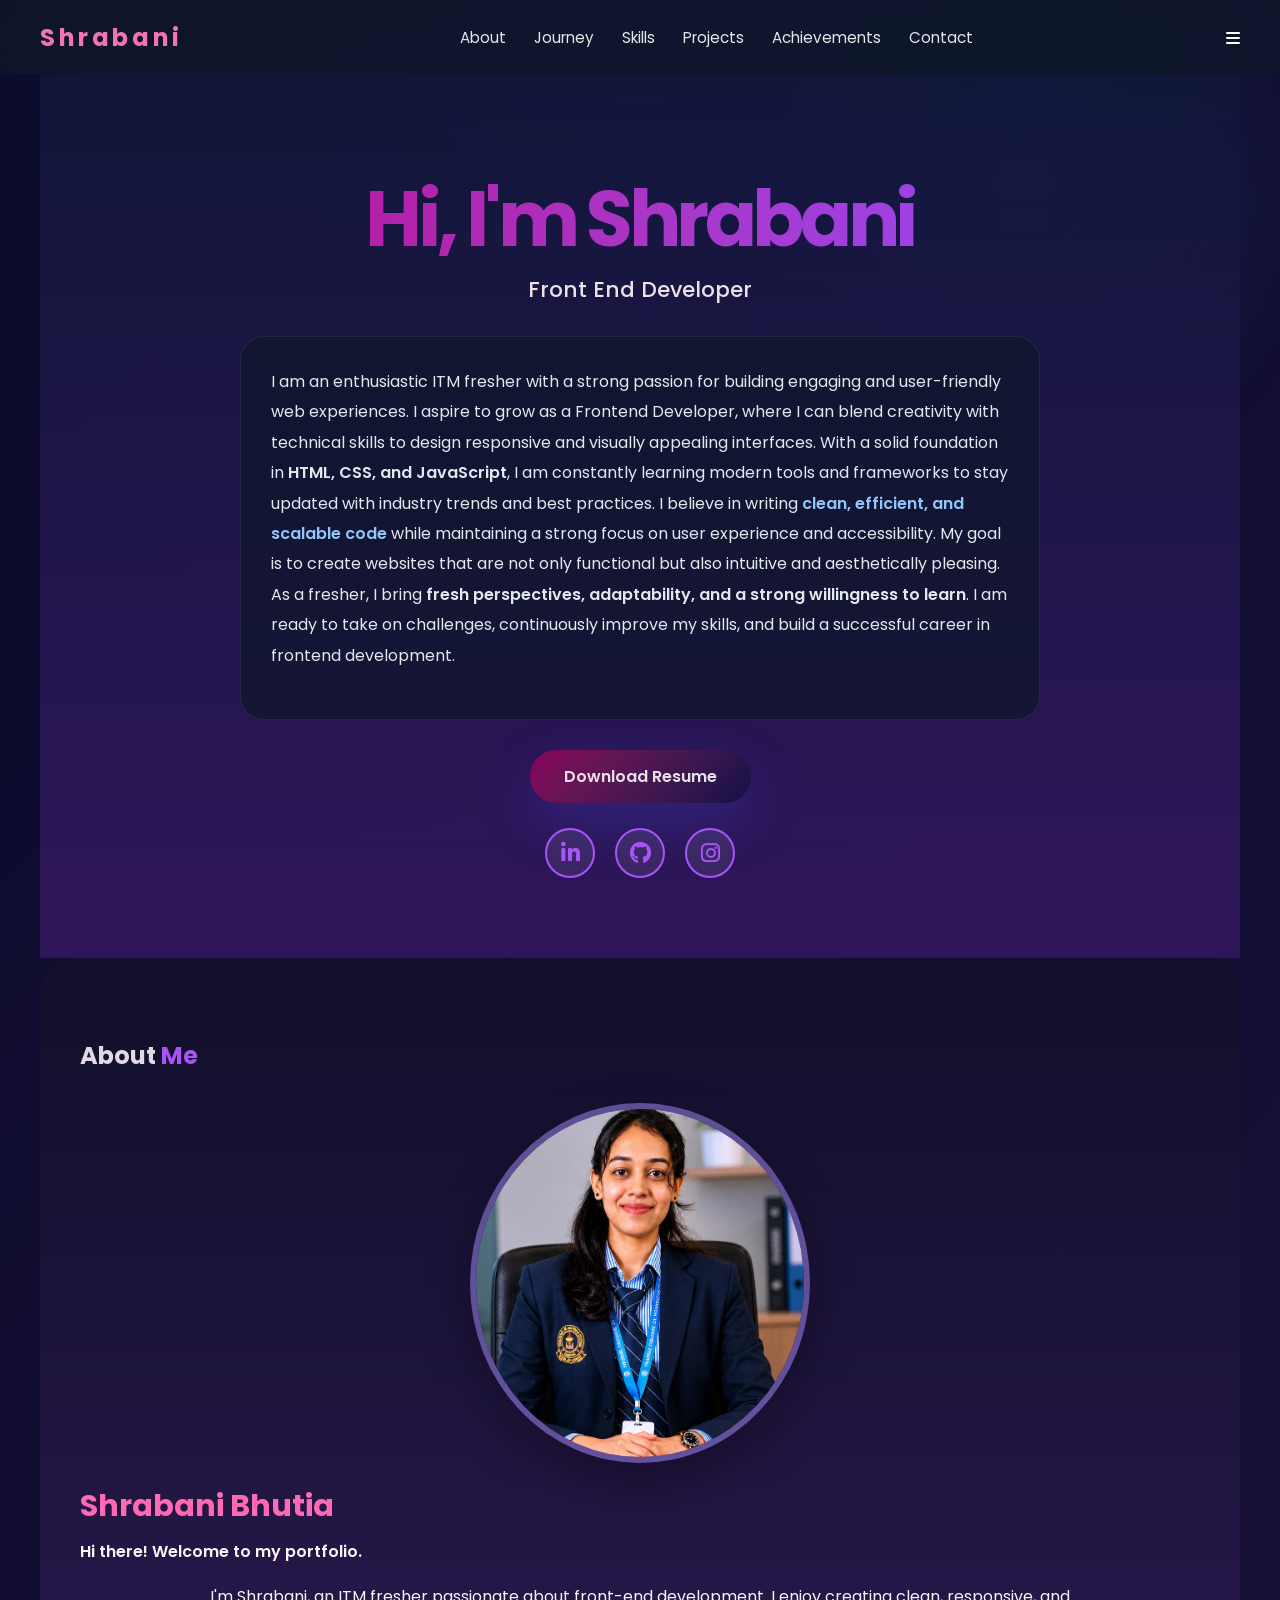
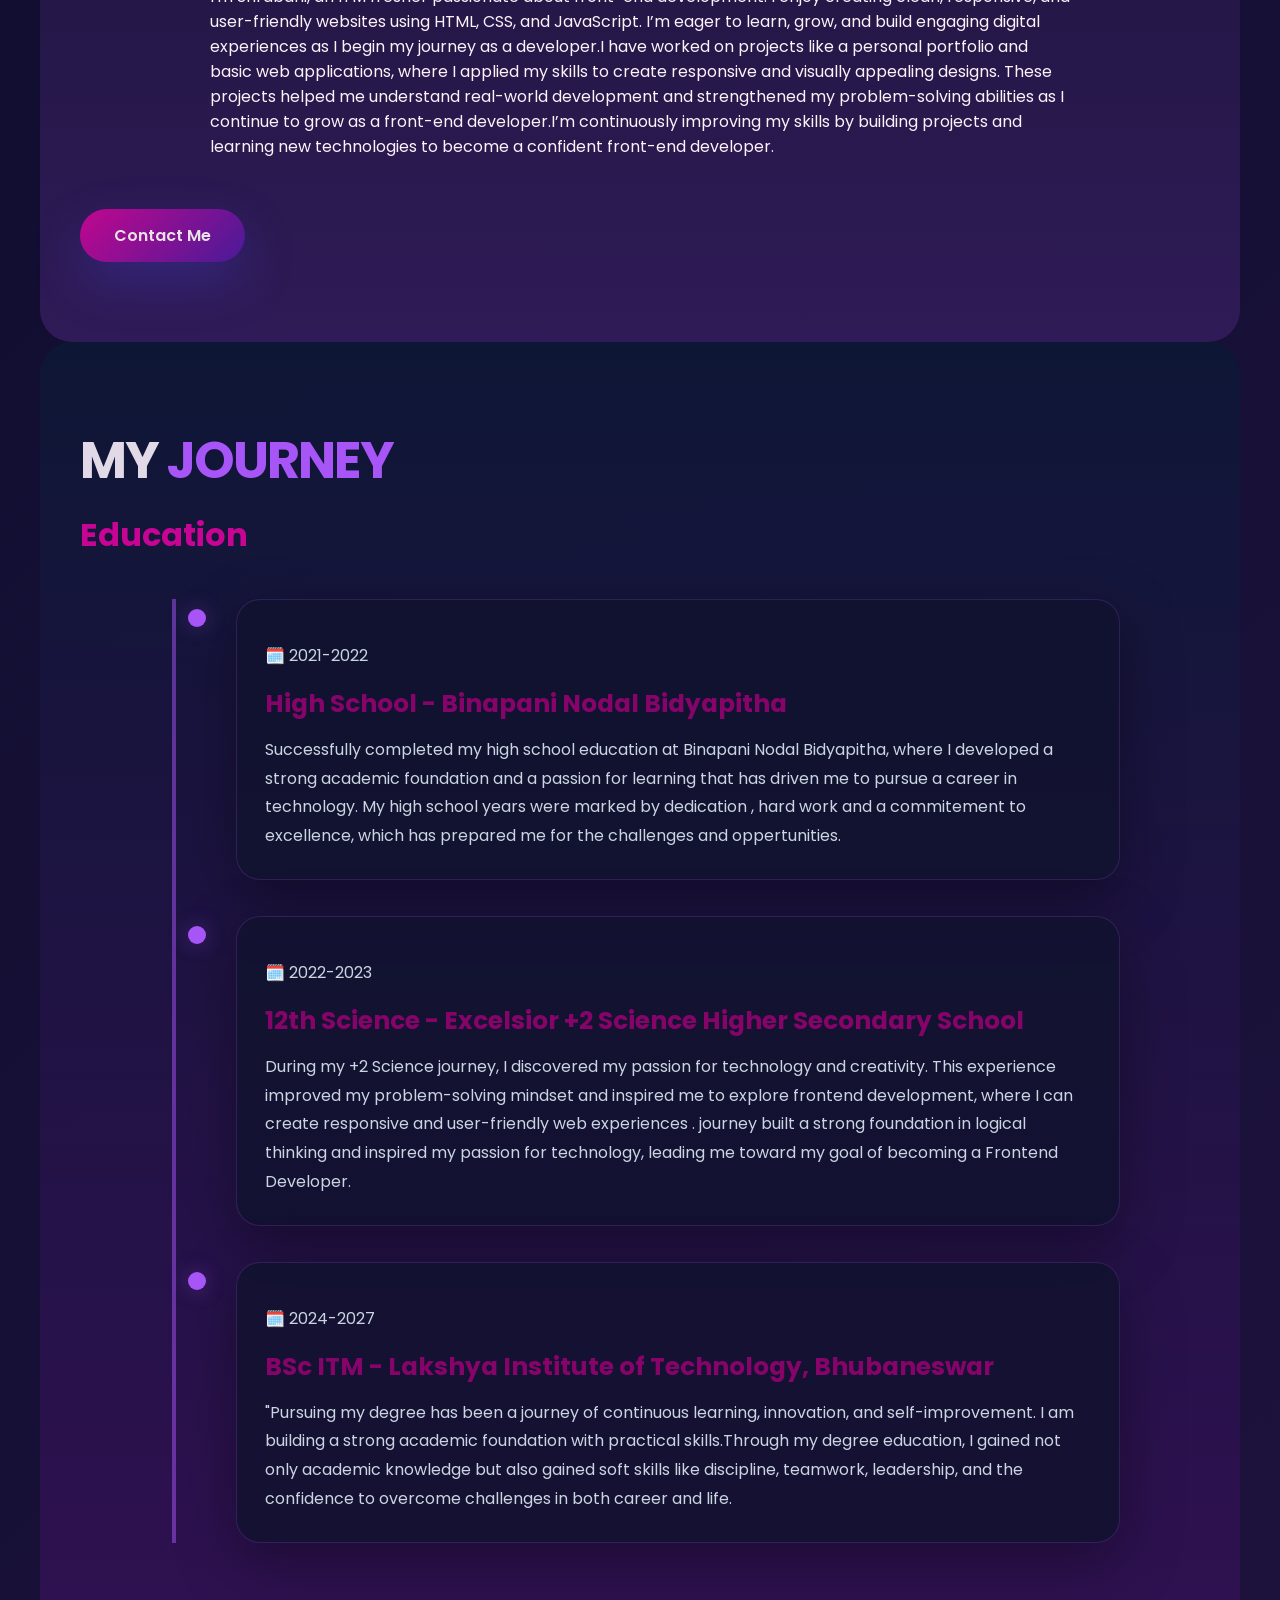
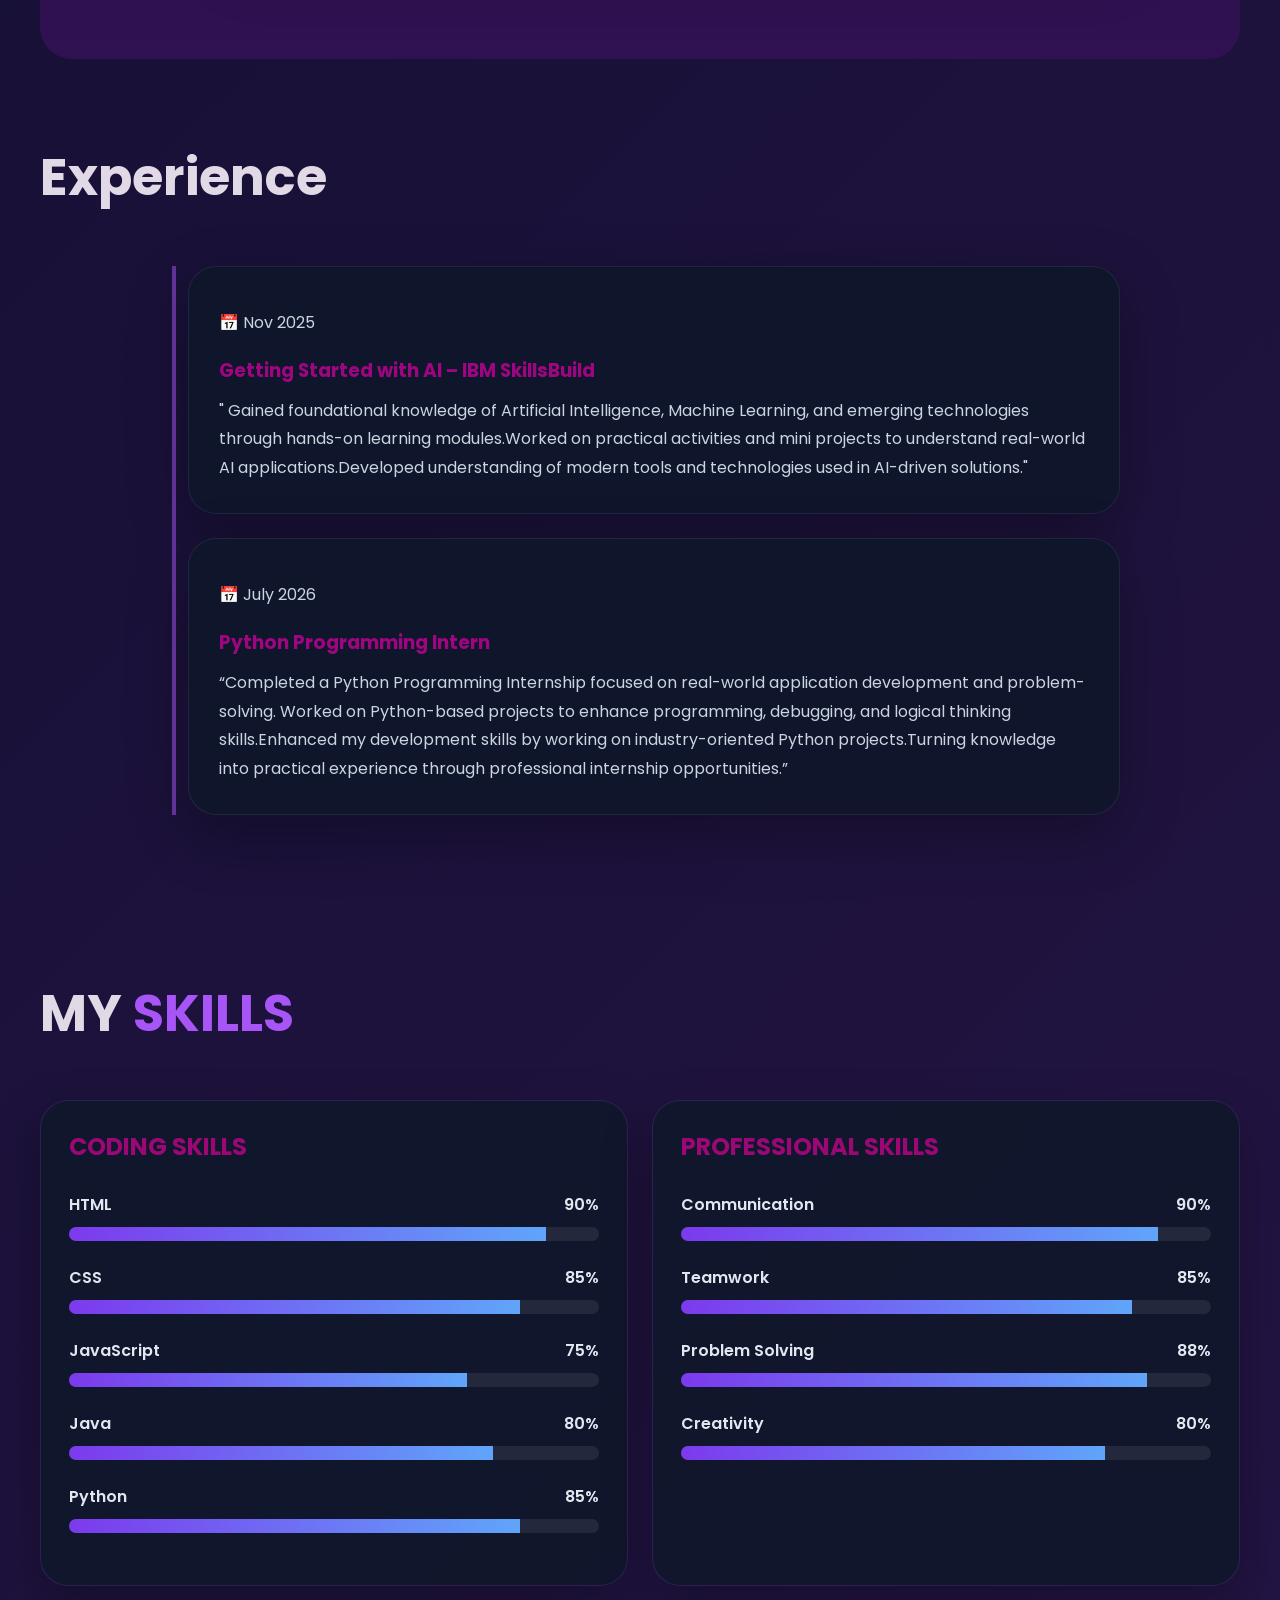
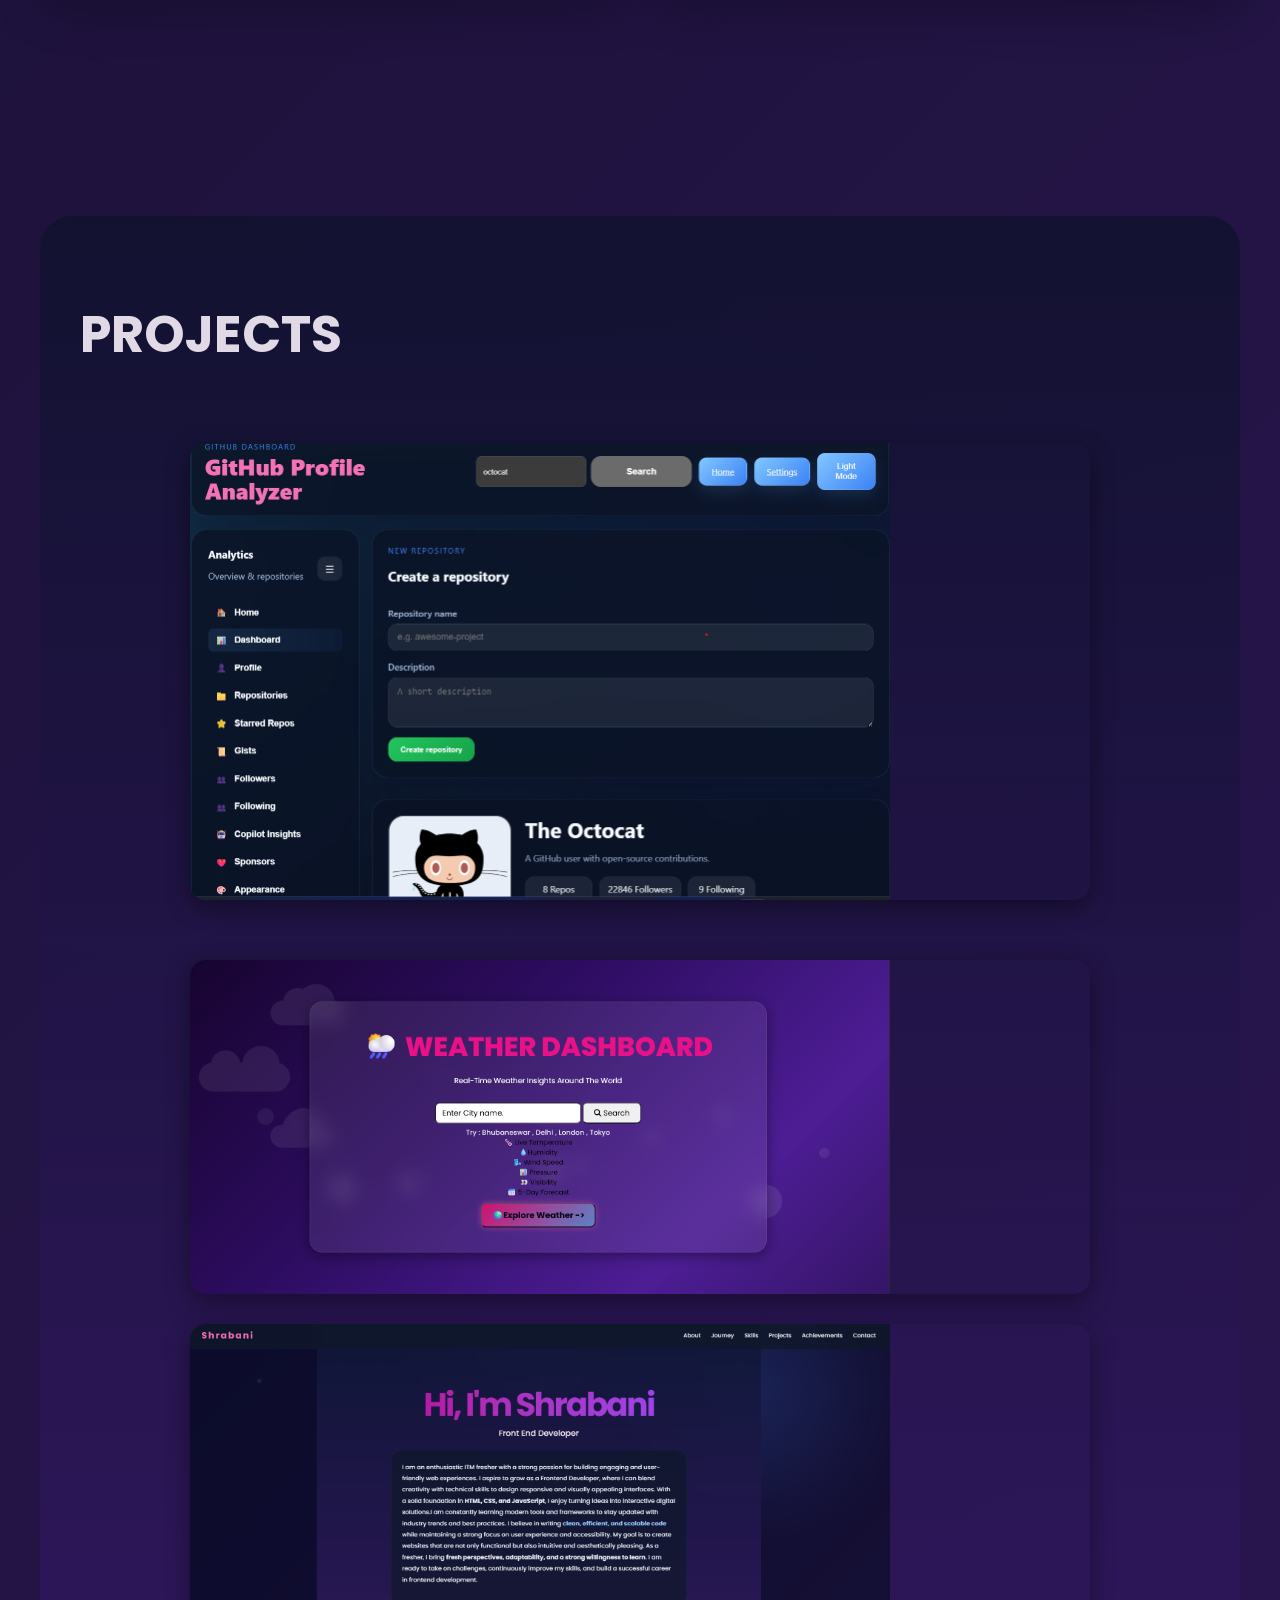
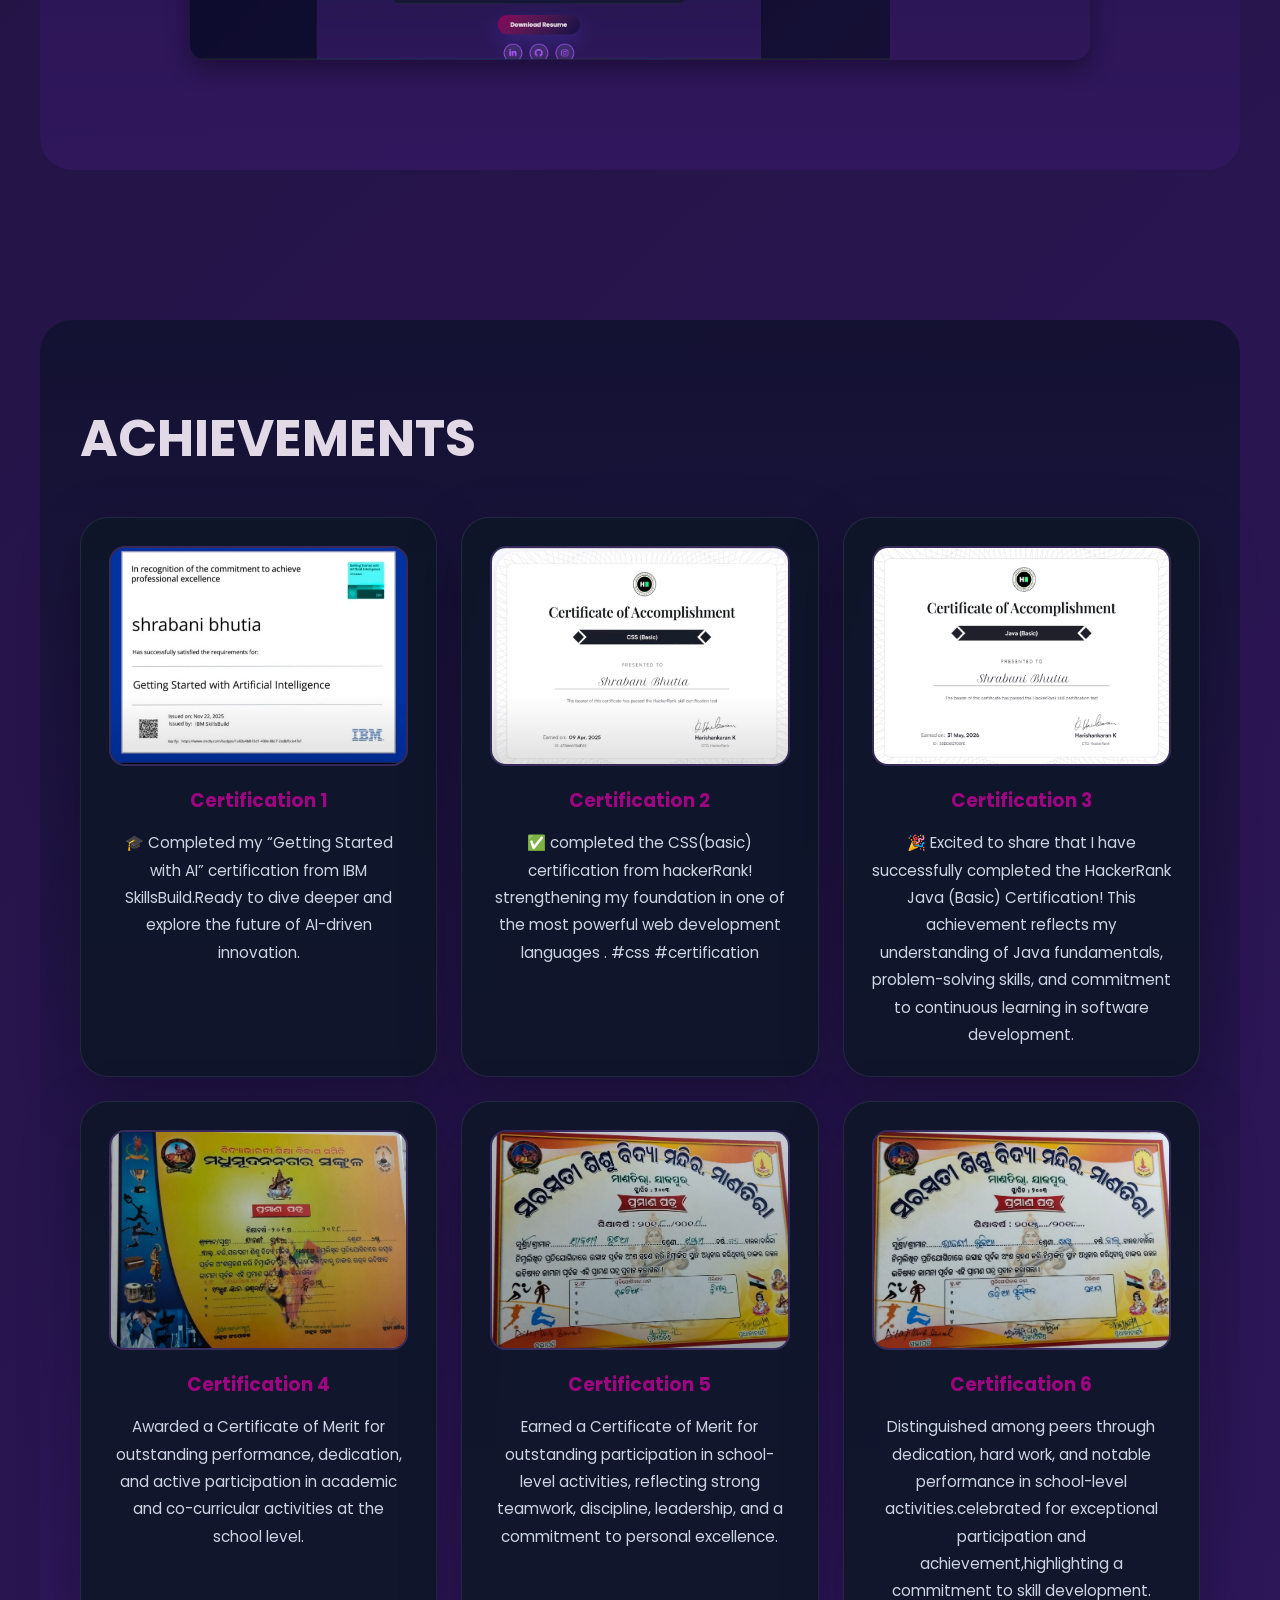
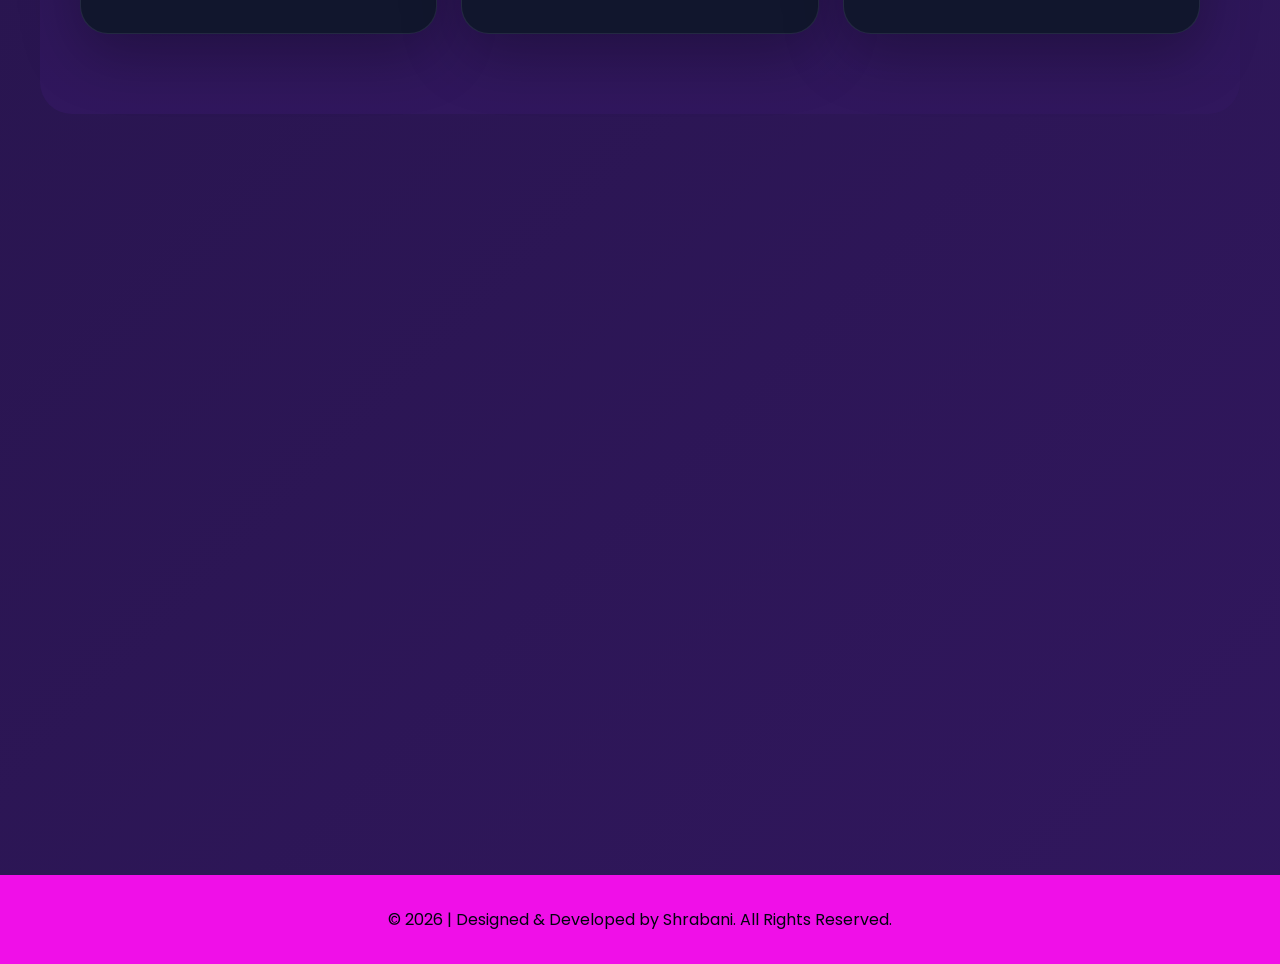
==== index.html @ 16972811 "Fix project correction" ====
﻿<!DOCTYPE html>
<html lang="en">
<head>
  <meta charset="UTF-8">
  <meta name="viewport" content="width=device-width, initial-scale=1.0">
  <title>Shrabani Portfolio</title>
  <link href="https://fonts.googleapis.com/css2?family=Poppins:wght@300;500;700&display=swap" rel="stylesheet">
  <link rel="stylesheet" href="dual.css">
  <link rel="stylesheet"
  href="https://cdnjs.cloudflare.com/ajax/libs/font-awesome/6.5.1/css/all.min.css">
</head>
<body>
  <div class="bubbles">
    <span></span>
    <span></span>
    <span></span>
    <span></span>
    <span></span>
    <span></span>
    <span></span>
    <span></span>
  </div>

  <header>
    <h2>Shrabani</h2>
    <nav>
      <a href="#about">About</a>
      <a href="#journey">Journey</a>
      <a href="#skills">Skills</a>
      <a href="#projects">Projects</a>
      <a href="#achievements">Achievements</a>
      <a href="#contact">Contact</a>
    </nav>
    <i class="fas fa-bars menu-btn"></i>
  </header>

  <main>
    <section class="hero" id="home">
      <div class="hero-copy">
        <h1>Hi, I'm Shrabani</h1>
        <h2>Front End Developer</h2>
        <div class="hero-text">
          <p>
            I am an enthusiastic ITM fresher with a strong passion for building engaging and user-friendly web experiences. I aspire to grow as a Frontend Developer, where I can blend creativity with technical skills to design responsive and visually appealing interfaces. With a solid foundation in <span class="font-semibold">HTML, CSS, and JavaScript</span>, I am constantly learning modern tools and frameworks to stay updated with industry trends and best practices. I believe in writing <span class="text-accent">clean, efficient, and scalable code</span> while maintaining a strong focus on user experience and accessibility. My goal is to create websites that are not only functional but also intuitive and aesthetically pleasing. As a fresher, I bring <span class="font-semibold">fresh perspectives, adaptability, and a strong willingness to learn</span>. I am ready to take on challenges, continuously improve my skills, and build a successful career in frontend development.
          </p>
        </div>
        <a href="resume.pdf" class="btn" download>Download Resume</a>
        <!-- SOCIAL MEDIA SECTION -->
<div class="social-icons">

  <a href="https://linkedin.com/in/shrabani-bhutia" target="_blank">
    <i class="fab fa-linkedin-in"></i>
  </a>

  <a href="https://github.com/dynamic-shrabani" target="_blank">
    <i class="fab fa-github"></i>
  </a>

  <a href=https://www.instagram.com/_shrabaniii.i_?igsh=MXhqanEyNmxkMG16eg==&utm_source=ig_contact_invite target="_blank">
    <i class="fab fa-instagram"></i>
  </a>

</div>

<!-- Font Awesome CDN -->
<link rel="stylesheet"
href="https://cdnjs.cloudflare.com/ajax/libs/font-awesome/6.5.1/css/all.min.css"/>

      </div>
    </section>

    <section class="about" id="about">
      <h1>About <span>Me</span></h1>
      <div class="profile">
        <img src="p6.jpg" alt="Shrabani Bhutia">
      </div>
      <h2>Shrabani Bhutia</h2>
      <p class="small-line">Hi there! Welcome to my portfolio.</p>
      <p>
        I'm Shrabani, an ITM fresher passionate about front-end development. I enjoy creating clean, responsive, and user-friendly websites using HTML, CSS, and JavaScript. I’m eager to learn, grow, and build engaging digital experiences as I begin my journey as a developer.I have worked on projects like a personal portfolio and basic web applications, where I applied my skills to create responsive and visually appealing designs. These projects helped me understand real-world development and strengthened my problem-solving abilities as I continue to grow as a front-end developer.I’m continuously improving my skills by building projects and learning new technologies to become a confident front-end developer.</p>
      <a href="mailto:your@email.com" class="btn btn-secondary">Contact Me</a>
    </section>

    <section class="journey" id="journey">
      <h1 class="title">MY <span>JOURNEY</span></h1>
      <h2 class="education-title">Education</h2>
      <div class="timeline">
        <article class="timeline-item">
          <div class="dot"></div>
          <div class="journey-card">
            <p class="year">🗓️ 2021-2022</p>
            <h3>High School - Binapani Nodal Bidyapitha</h3>
            <p>
             Successfully completed my high school education at Binapani Nodal Bidyapitha, where I developed a strong academic foundation and a passion for learning that has driven me to pursue a career in technology. My high school years were marked by dedication , hard work and a commitement to excellence, which has prepared me for the challenges and oppertunities.
            </p>
          </div>
        </article>

        <article class="timeline-item">
          <div class="dot"></div>
          <div class="journey-card">
            <p class="year">🗓️ 2022-2023</p>
            <h3>12th Science - Excelsior +2 Science Higher Secondary School</h3>
            <p>
              During my +2 Science journey, I discovered my passion for technology and creativity. This experience improved my problem-solving mindset and inspired me to explore frontend development, where I can create responsive and user-friendly web experiences . journey built a strong foundation in logical thinking and inspired my passion for technology, leading me toward my goal of becoming a Frontend Developer.
            </p>
          </div>
        </article>

        <article class="timeline-item">
          <div class="dot"></div>
          <div class="journey-card">
            <p class="year">🗓️ 2024-2027</p>
            <h3>BSc ITM - Lakshya Institute of Technology, Bhubaneswar</h3>
            <p>
              "Pursuing my degree has been a journey of continuous learning, innovation, and self-improvement. I am building a strong academic foundation with practical skills.Through my degree education, I gained not only academic knowledge  but also gained soft skills like discipline, teamwork, leadership, and the confidence to overcome challenges in both career and life.
            </p>
          </div>
        </article>
      </div>
    </section>

    <section class="experience-section" id="experience">
      <h1 class="section-title">Experience</h1>
      <div class="timeline">
        <article class="experience-card">
          <p class="year">📅 Nov 2025</p>
          <h3>Getting Started with AI – IBM SkillsBuild</h3>
          <p>
           " Gained foundational knowledge of Artificial Intelligence, Machine Learning, and emerging technologies through hands-on learning modules.Worked on practical activities and mini projects to understand real-world AI applications.Developed understanding of modern tools and technologies used in AI-driven solutions."
          </p>
        </article>

        <article class="experience-card">
          <p class="year">📅 July 2026</p>
          <h3>Python Programming Intern</h3>
          <p>
           “Completed a Python Programming Internship focused on real-world application development and problem-solving.
Worked on Python-based projects to enhance programming, debugging, and logical thinking skills.Enhanced my development skills by working on industry-oriented Python projects.Turning knowledge into practical experience through professional internship opportunities.”
          </p>
        </article>
      </div>
    </section>

    <section class="skills-section" id="skills">
      <h1 class="main-title">MY <span>SKILLS</span></h1>
      <div class="skills-container">
        <div class="skills-box">
          <h2>CODING SKILLS</h2>
          <div class="skill"><div class="info"><span>HTML</span><span>90%</span></div><div class="bar"><div class="progress html"></div></div></div>
          <div class="skill"><div class="info"><span>CSS</span><span>85%</span></div><div class="bar"><div class="progress css"></div></div></div>
          <div class="skill"><div class="info"><span>JavaScript</span><span>75%</span></div><div class="bar"><div class="progress js"></div></div></div>
          <div class="skill"><div class="info"><span>Java</span><span>80%</span></div><div class="bar"><div class="progress java"></div></div></div>
          <div class="skill"><div class="info"><span>Python</span><span>85%</span></div><div class="bar"><div class="progress python"></div></div></div>
        </div>
        <div class="skills-box">
          <h2>PROFESSIONAL SKILLS</h2>
          <div class="skill"><div class="info"><span>Communication</span><span>90%</span></div><div class="bar"><div class="progress communication"></div></div></div>
          <div class="skill"><div class="info"><span>Teamwork</span><span>85%</span></div><div class="bar"><div class="progress teamwork"></div></div></div>
          <div class="skill"><div class="info"><span>Problem Solving</span><span>88%</span></div><div class="bar"><div class="progress problem"></div></div></div>
          <div class="skill"><div class="info"><span>Creativity</span><span>80%</span></div><div class="bar"><div class="progress creativity"></div></div></div>
        </div>
      </div>
    </section>

    <section class="projects-section" id="projects">
      <h1 class="section-title">PROJECTS</h1>
      <div class="project-grid">
<!--Project 1-->
    <div class="project-card">
        <img src="github-profile-analyzer3.png"
             alt="GitHub Profile Analyzer"
             class="project-image">

        <div class="project-overlay">
            <h3>GitHub Profile Analyzer</h3>

            <p>
                Built a GitHub Profile Analyzer using HTML, CSS and JavaScript.
                Fetches real-time GitHub user data through GitHub API,
                analyzes repositories, displays profile statistics,
                top repositories and an interactive dashboard.
            </p>

            <p class="project-tech">
                HTML • CSS • JavaScript • GitHub API
            </p>

            <a href="https://github.com/dynamic-shrabani/GitHub-profile-analyzer"
               target="_blank"
               class="github-btn">
               GitHub
            </a>
        </div>
    </div>
</div>

    <!-- Project 2 -->
    <div class="project-card">
        <img src="weather---dashboard.png" alt="Weather Dashboard" class="project-image">

        <div class="project-overlay">
            <h3>Weather Dashboard</h3>

            <p>
                A responsive weather dashboard that provides real-time waeather Information using a weather API. Users can search any city and view temperature, humidity,wind speed and weather conditions.
            </p>

            <p class="project-tech">
                HTML • CSS • JavaScript . Weather API
            </p>

            <a href=" https://dynamic-shrabani.github.io/weather---dashboard/"
               target="_blank"
               class="github-btn">
               GitHub
            </a>
        </div>
    </div>

    <!-- Project 3 -->
    <div class="project-card">
        <img src="personal portfolio.png" alt="Personal Portfolio Website" class="project-image">

        <div class="project-overlay">
            <h3>Personal Portfolio Website</h3>

            <p>
                A responsive Personal Portfolio showcasing my skills, education, and projects with smooth UI and animations.
            </p>

            <p class="project-tech">
                HTML • CSS • JavaScript
            </p>

            <a href="https://personal-portfolio-website-seven-psi.vercel.app"
            target="_blank"
            class="github-btn">
            Portfolio
            </a>
        </div>
    </div>

</section>

    <section class="achievements-section" id="achievements">
      <h1 class="section-title">ACHIEVEMENTS</h1>
      <div class="achievement-grid">
        <article class="achievement-card">
          <div class="cert-image-container">
            <img src="cert1.jpg" alt="Certification 1" class="cert-image">
          </div>
          <h3>Certification 1</h3>
          <p class="cert-description">🎓 Completed my “Getting Started with AI” certification from IBM SkillsBuild.Ready to dive deeper and explore the future of AI-driven innovation. 

</p>
        </article>
        <article class="achievement-card">
          <div class="cert-image-container">
            <img src="cert2.jpg" alt="Certification 2" class="cert-image">
          </div>
          <h3>Certification 2</h3>
          <p class="cert-description">✅ completed the CSS(basic) certification from hackerRank!
strengthening my foundation in one of the most powerful web development languages .
#css
#certification

</p>
        </article>
        <article class="achievement-card">
          <div class="cert-image-container">
            <img src="cert-3.png" alt="Certification 3" class="cert-image">
          </div>
          <h3>Certification 3</h3>
          <p class="cert-description">🎉 Excited to share that I have successfully completed the HackerRank Java (Basic) Certification!
This achievement reflects my understanding of Java fundamentals, problem-solving skills, and commitment to continuous learning in software development.
</p>
        </article>
        <article class="achievement-card">
          <div class="cert-image-container">
            <img src="cert-4.jpg" alt="Certification 4" class="cert-image">
          </div>
          <h3>Certification 4</h3>
          <p class="cert-description">Awarded a Certificate of Merit for outstanding performance, dedication, and active participation in academic and co-curricular activities at the school level.</p>
        </article>
        <article class="achievement-card">
          <div class="cert-image-container">
            <img src="cert-5.jpg" alt="Certification 5" class="cert-image">
          </div>
          <h3>Certification 5</h3>
          <p class="cert-description">Earned a Certificate of Merit for outstanding participation in school-level activities, reflecting strong teamwork, discipline, leadership, and a commitment to personal excellence.</p>
        </article>
        <article class="achievement-card">
          <div class="cert-image-container">
            <img src="cert-6.jpg" alt="Certification 6" class="cert-image">
          </div>
          <h3>Certification 6</h3>
          <p class="cert-description">Distinguished among peers through dedication, hard work, and notable performance in school-level activities.celebrated for exceptional participation and achievement,highlighting a commitment to skill development.</p>
        </article>
      </div>
    </section>

    <section class="contact-section" id="contact">
      <h1 class="contact-title">Contact <span>Me</span></h1>
      <div class="contact-box">
        <form class="contact-form">
          <input type="text" name="fullName" placeholder="Full Name" required>
          <input type="email" name="email" placeholder="Email" required>
          <input type="tel" name="mobile" placeholder="Mobile Number" required>
          <input type="text" name="subject" placeholder="Email Subject" required>
          <textarea name="message" placeholder="Your Message" required></textarea>
          <button type="submit" class="submit-btn">Submit</button>
        </form>
      </div>
    </section>
  </main>

  <footer class="copyright">
    <p>© 2026 | Designed & Developed by Shrabani. All Rights Reserved.</p>
  </footer>

  <script>
    const sections = document.querySelectorAll("section");
    window.addEventListener("scroll", () => {
      sections.forEach(sec => {
        const top = window.scrollY;
        const offset = sec.offsetTop - 200;
        if (top > offset) sec.classList.add("show");
      });
    });

    const projectCards = document.querySelectorAll('.project-card');
    projectCards.forEach(card => {
      card.addEventListener('click', event => {
        if (event.target.classList.contains('github-link')) {
          return;
        }
        projectCards.forEach(item => item.classList.remove('active'));
        card.classList.add('active');
      });
    });
    /*MENU CODE*/
    const menuBtn = document.querySelector(".menu-btn");
    const nav = document.querySelector("nav");

    if(menuBtn){
    menuBtn.addEventListener("click",() => {
      nav.classList.toggle("active");
    });
  }
  </script>
</body>
</html>
---- dual.css ----
﻿* {
  margin: 0;
  padding: 0;
  box-sizing: border-box;
  font-family: 'Poppins', sans-serif;
}

html {
  scroll-behavior: smooth;
}

body {
  min-height: 100vh;
  background: linear-gradient(135deg, #0b0b2b, #1f133e, #31175e);
  color: #fff;
}

body::before {
  content: '';
  position: fixed;
  inset: 0;
  background: radial-gradient(circle at top, rgba(147, 51, 234, 0.18), transparent 30%), radial-gradient(circle at 80% 20%, rgba(59, 130, 246, 0.18), transparent 25%);
  pointer-events: none;
}

header {
  position: fixed;
  inset: 0 0 auto;
  display: flex;
  justify-content: space-between;
  align-items: center;
  padding: 20px 40px;
  background: rgba(15, 23, 42, 0.82);
  backdrop-filter: blur(18px);
  z-index: 1000;
}

header h2 {
  color: #f472b6;
  letter-spacing: 0.15em;
}

nav a {
  color: #e5e7eb;
  margin-left: 24px;
  text-decoration: none;
  font-size: 0.95rem;
}

nav a:hover {
  color: #bf8cff;
}

.bubbles {
  position: fixed;
  inset: 0;
  overflow: hidden;
  pointer-events: none;
  z-index: 0;
}

.bubbles span {
  position: absolute;
  top: -100px;
  width: 12px;
  height: 12px;
  background: rgba(255, 255, 255, 0.16);
  border-radius: 50%;
  animation: fall 12s linear infinite;
}

.bubbles span:nth-child(1) { left: 10%; animation-duration: 9s; }
.bubbles span:nth-child(2) { left: 20%; animation-duration: 11s; }
.bubbles span:nth-child(3) { left: 30%; width: 16px; height: 16px; animation-duration: 13s; }
.bubbles span:nth-child(4) { left: 40%; animation-duration: 10s; }
.bubbles span:nth-child(5) { left: 50%; width: 18px; height: 18px; animation-duration: 14s; }
.bubbles span:nth-child(6) { left: 60%; animation-duration: 12s; }
.bubbles span:nth-child(7) { left: 70%; width: 8px; height: 8px; animation-duration: 8s; }
.bubbles span:nth-child(8) { left: 80%; animation-duration: 10.5s; }

@keyframes fall {
  0% { transform: translateY(0); opacity: 0; }
  40% { opacity: 0.8; }
  100% { transform: translateY(120vh); opacity: 0; }
}

main {
  position: relative;
  z-index: 1;
}

section {
  width: min(1200px, calc(100% - 40px));
  margin: 0 auto;
  padding: 120px 0 80px;
  opacity: 0;
  transform: translateY(40px);
  transition: opacity 0.8s ease, transform 0.8s ease;
}

section.show {
  opacity: 1;
  transform: translateY(0);
}

.hero {
  min-height: 100vh;
  display: flex;
  align-items: center;
  justify-content: center;
  padding-top: 180px;
  background: linear-gradient(180deg, rgba(14, 23, 54, 0.9), rgba(49, 23, 94, 0.95));
}

.hero-copy {
  max-width: 800px;
  text-align: center;
}

.hero h1 {
  font-size: clamp(3.5rem, 6vw, 5.5rem);
  line-height: 1.03;
  letter-spacing: -0.06em;
  background: linear-gradient(90deg, hwb(310 4% 28%), lab(48.05% 58.73 -73.13));
  -webkit-background-clip: text;
  color: transparent;
}

.hero h2 {
  margin-top: 14px;
  color: lab(90.99% 5.29 -1.95);
  font-size: 1.35rem;
  font-weight: 500;
}

.hero-text {
  margin-top: 30px;
  background: rgba(15, 23, 42, 0.72);
  border: 1px solid rgba(148, 163, 184, 0.12);
  border-radius: 24px;
  padding: 30px;
  text-align: left;
  color: #e2e8f0;
  line-height: 1.9;
}

.hero-text p {
  margin-bottom: 18px;
}

.font-semibold {
  font-weight: 600;
}

.text-accent {
  color: #93c5fd;
  font-weight: 600;
}

.btn {
  display: inline-block;
  margin-top: 30px;
  padding: 14px 34px;
  border-radius: 999px;
  background: linear-gradient(135deg, lab(30.09% 54.88 -11.46), #120f46);
  color: hsl(320, 12%, 90%);
  text-decoration: none;
  font-weight: 600;
  box-shadow: 0 20px 50px rgba(79, 70, 229, 0.28);
  transition: transform 0.3s ease, box-shadow 0.3s ease;
}

.btn:hover {
  transform: translateY(-3px);
  box-shadow: 0 28px 60px #79035f59;
}
.social-icons{
  display:flex;
  justify-content:center;
  align-items:center;
  gap:20px;
  margin-top:25px;
}

.social-icons a{
  width:50px;
  height:50px;
  display:flex;
  justify-content:center;
  align-items:center;
  border-radius:50%;
  background:rgba(255,255,255,0.08);
  color:#a855f7;
  font-size:22px;
  text-decoration:none;
  border:2px solid #a855f7;
  transition:0.3s ease;
}

.social-icons a:hover{
  background:#a855f7;
  color:white;
  transform:translateY(-5px);
  box-shadow:0 0 20px rgba(168,85,247,0.5);
}

.about,
.journey,
.experience-section,
.skills-section,
.contact-section {
  padding: 80px 0;
}

.contact-box {
  max-width: 900px;
  margin: 0 auto;
  background: rgba(15, 23, 42, 0.92);
  border: 1px solid rgba(148, 163, 184, 0.08);
  padding: 28px;
  border-radius: 18px;
  box-shadow: 0 20px 50px rgba(0,0,0,0.35);
}

.contact-form {
  display: grid;
  gap: 18px;
}

/* Increase contact section height and make input text grey */
.contact-section {
  padding: 120px 0;
}

.contact-form input,
.contact-form textarea {
  width: 100%;
  padding: 16px 18px;
  border-radius: 12px;
  border: 1px solid rgba(148, 163, 184, 0.12);
  background: rgba(15, 23, 42, 0.94);
  color: #9ca3af;
  outline: none;
}

.contact-form input::placeholder,
.contact-form textarea::placeholder {
  color: #94a3b8;
}

/* Submit button styling: dark pink with slight blue */
.submit-btn {
  width: fit-content;
  padding: 14px 34px;
  border: none;
  border-radius: 999px;
  background: linear-gradient(135deg, #c2185b 0%, #8b5cf6 60%);
  color: #ffffff;
  font-weight: 700;
  cursor: pointer;
  box-shadow: 0 12px 30px rgba(194, 24, 91, 0.18);
  transition: transform 0.2s ease, box-shadow 0.2s ease;
}

.submit-btn:hover {
  transform: translateY(-3px);
  box-shadow: 0 18px 40px rgba(139, 92, 246, 0.2);
}

.about {
  background: linear-gradient(180deg, #110f2a, #2f1b57);
  border-radius: 32px;
  padding: 80px 40px;
}

.about h1,
.journey .title,
.section-title,
.main-title,
.contact-title {
  color: rgb(226, 217, 231);
}

.about h1 span {
  color: #a855f7;
}

.profile {
  display: flex;
  justify-content: center;
  margin: 30px 0 20px;
}

.profile img {
  width: 340px;
  height: 360px;
  object-fit: cover;
  border-radius: 50%;
  border: 6px solid rgba(167, 139, 250, 0.5);
  box-shadow: 0 20px 50px rgba(0, 0, 0, 0.32);
}

.about h2 {
  font-size: 1.9rem;
  margin-bottom: 10px;
  color: #ff69b4;
}

.small-line {
  display: inline-block;
  color: #f9a8d4;
  margin-bottom: 24px;
  font-weight: 600;
}

.about p {
  max-width: 860px;
  margin: 0 auto 20px;
  color: hwb(324 95% 1%);
}

.about .btn-secondary {
  background: linear-gradient(135deg, hsl(316, 93%, 39%), hsl(262, 70%, 35%));
}

.journey {
  background: linear-gradient(180deg, rgba(14, 23, 54, 0.92), rgba(49, 17, 82, 0.98));
  border-radius: 32px;
  padding: 80px 40px;
}

.journey .title {
  font-size: clamp(2.8rem, 4vw, 4.6rem);
  letter-spacing: -0.04em;
  margin-bottom: 12px;
}

.journey .title span {
  color: #a855f7;
}

.education-title {
  font-size: 2rem;
  margin-bottom: 40px;
  color: hsl(316, 96%, 40%);
}

.timeline {
  position: relative;
  max-width: 960px;
  margin: 0 auto;
  padding-left: 28px;
}

.timeline::before {
  content: '';
  position: absolute;
  left: 12px;
  top: 0;
  width: 4px;
  height: 100%;
  background: rgba(168, 85, 247, 0.5);
}

.timeline-item {
  position: relative;
  padding-left: 48px;
  margin-bottom: 36px;
}

.dot {
  position: absolute;
  left: 0;
  top: 10px;
  width: 18px;
  height: 18px;
  border-radius: 50%;
  background: #a855f7;
  box-shadow: 0 0 20px rgba(168, 85, 247, 0.35);
}

.journey-card {
  background: rgba(17, 18, 47, 0.84);
  border: 1px solid rgba(168, 85, 247, 0.2);
  border-radius: 24px;
  padding: 28px;
  box-shadow: 0 20px 60px rgba(0, 0, 0, 0.35);
}

.journey-card h3 {
  margin-top: 14px;
  font-size: 1.55rem;
  color: hsl(313, 94%, 27%);
}

.journey-card p {
  margin-top: 14px;
  color: #cbd5e1;
  line-height: 1.8;
}

.experience-section {
  padding: 80px 0;
}

.experience-section .section-title {
  font-size: clamp(2.8rem, 4vw, 4rem);
  margin-bottom: 50px;
}

.experience-section .timeline {
  display: grid;
  gap: 24px;
}

.experience-card {
  background: rgba(15, 23, 42, 0.9);
  border: 1px solid rgba(148, 163, 184, 0.12);
  border-radius: 28px;
  padding: 30px;
  box-shadow: 0 20px 60px rgba(0, 0, 0, 0.3);
}

.experience-card h3 {
  margin-top: 18px;
  color: hsl(312, 94%, 32%);
}

.experience-card p {
  color: #cbd5e1;
  line-height: 1.8;
  margin-top: 12px;
}

.skills-section {
  padding: 80px 0;
}

.main-title {
  font-size: clamp(2.8rem, 4vw, 4rem);
  margin-bottom: 48px;
}

.main-title span {
  color: #a855f7;
}

.skills-container {
  display: grid;
  grid-template-columns: repeat(auto-fit, minmax(320px, 1fr));
  gap: 24px;
}

.skills-box {
  background: rgba(15, 23, 42, 0.88);
  border: 1px solid rgba(168, 85, 247, 0.18);
  border-radius: 28px;
  padding: 28px;
  box-shadow: 0 20px 50px rgba(0, 0, 0, 0.28);
}

.skills-box h2 {
  margin-bottom: 28px;
  color: hsl(315, 90%, 32%);
}

.skill {
  margin-bottom: 24px;
}

.info {
  display: flex;
  justify-content: space-between;
  color: #e2e8f0;
  margin-bottom: 10px;
  font-weight: 600;
}

.bar {
  width: 100%;
  height: 14px;
  background: rgba(255,255,255,0.08);
  border-radius: 999px;
  overflow: hidden;
}

.progress {
  height: 100%;
  background: linear-gradient(90deg, #7c3aed, #60a5fa);
}

.progress.html { width: 90%; }
.progress.css { width: 85%; }
.progress.js { width: 75%; }
.progress.java { width: 80%; }
.progress.python { width: 85%; }
.progress.communication { width: 90%; }
.progress.teamwork { width: 85%; }
.progress.problem { width: 88%; }
.progress.creativity { width: 80%; }

.projects-section,
.achievements-section {
  background: linear-gradient(180deg, rgba(17, 18, 47, 0.88), rgba(49, 23, 94, 0.95));
  border-radius: 32px;
  padding: 80px 40px;
  margin-top: 150px;
}

.section-title {
  color: rgb(226, 217, 231);
  font-size: clamp(2.8rem, 4vw, 4rem);
  margin-bottom: 40px;
}


.achievement-grid {
  display: grid;
  gap: 24px;
  grid-template-columns: repeat(auto-fit, minmax(300px, 1fr));
}
.project-grid{
  display:flex;
  grid-template-columns:repeat(auto-fit,minmax(300px,1fr));
  flex-direction:column;
  gap:40px;
  align-items: center;
}
.project-card{
  position:relative;
  overflow:hidden;
  margin:20px auto;
  max-width: 900px;
}
.project-overlay{
  inset:0;
  /* transition:3s; */
  opacity:0;
  position:absolute;
  background:rgba(0,0,0,0.75);
  padding:20px;
  display:flex;
  flex-direction:column;
  justify-content:center;
  align-items:center;
  transition:0.4s;
  text-align:center;
  position: absolute;
}

.project-image{
  width: 100%;
  max-width:700px;
  height:auto;;
  object-fit:cover;
  display:block;
}
.project-card:hover .project-overlay{
 opacity:1;
}
.projects-section{
  margin-bottom: 120px;
}
.projects-container{
  display: flex;
  flex-direction: column;
  gap: 30px;
}


.github-btn{
  display:inline-block;
  margin-top:15px;
  padding:10px 20px;
  width:max-content;
  padding:10px 20px;
  border:2px solid white;
  color:thistle;
  text-decoration:none;
  width:fit-content;
}

.achievement-card {
  background: rgba(15, 23, 42, 0.9);
  border: 1px solid rgba(148, 163, 184, 0.14);
  border-radius: 28px;
  padding: 28px;
  box-shadow: 0 20px 60px rgba(0, 0, 0, 0.28);
}

.achievement-card {
  display: flex;
  flex-direction: column;
  align-items: center;
  text-align: center;
}

.cert-image-container {
  width: 100%;
  height: 220px;
  margin-bottom: 20px;
  border-radius: 16px;
  overflow: hidden;
  background: rgba(255, 255, 255, 0.05);
  display: flex;
  align-items: center;
  justify-content: center;
  border: 2px solid rgba(168, 85, 247, 0.2);
}

.cert-image {
  width: 100%;
  height: 100%;
  object-fit: cover;
}

.cert-description {
  color: #cbd5e1;
  line-height: 1.6;
  font-size: 0.95rem;
}

.project-card h3,
.achievement-card h3 {
  margin-bottom: 14px;
  color: hsl(312, 94%, 32%);
}

.project-card p,
.achievement-card p {
  color: #cbd5e1;
  line-height: 1.8;
}

.project-tech {
  margin-top: 16px;
  color: #a5b4fc;
  font-weight: 600;
}

.project-card {
  cursor: pointer;
  position: relative;
  transition: transform 0.25s ease, border-color 0.25s ease;
  width: 100%;
  margin: 30px auto;
  border-radius: 16px;
  overflow: hidden;
  box-shadow: 0 8px 24px rgba(0,0,0,0.4);
}

.project-card:hover {
  transform: translateY(-3px);
  border-color: rgba(168, 85, 247, 0.35);
}

.github-link {
  display: none;
  margin-top: 18px;
  color: #f8b4d9;
  font-weight: 700;
  text-decoration: underline;
}

.project-card.active .github-link {
  display: inline-block;
}

footer.copyright {
  padding: 32px 0;
  text-align: center;
  background: hsl(302, 88%, 50%);
  color: hwb(220 0% 95%);
}

@media (max-width: 900px) {
  header {
    padding: 20px 24px;
  }

  nav a {
    margin-left: 16px;
  }
}

@media (max-width: 720px) {
  .hero {
    padding-top: 140px;
  }

  .hero-text,
  .about,
  .journey,
  .experience-section,
  .skills-section,
  .contact-section {
    padding: 60px 20px;
  }

  .about,
  .journey {
    padding: 60px 20px;
  }

  .profile img {
    width: 220px;
    height: 220px;
  }
}
* {
  margin: 0;
  padding: 0;
  box-sizing: border-box;
  font-family: 'Poppins', sans-serif;
}

html {
  scroll-behavior: smooth;
  scroll-padding-top: 120px;
}

body {
  min-height: 100vh;
  background: linear-gradient(135deg, #0b0b2b, #1f133e, #31175e);
  color: #fff;
}

body::before {
  content: '';
  position: fixed;
  inset: 0;
  background: radial-gradient(circle at top, rgba(147, 51, 234, 0.18), transparent 30%), radial-gradient(circle at 80% 20%, rgba(59, 130, 246, 0.18), transparent 25%);
  pointer-events: none;
}

header {
  position: fixed;
  inset: 0 0 auto;
  display: flex;
  justify-content: space-between;
  align-items: center;
  padding: 20px 40px;
  background: rgba(15, 23, 42, 0.82);
  backdrop-filter: blur(18px);
  z-index: 1000;
}

header h2 {
  color: #f472b6;
  letter-spacing: 0.15em;
}

nav a {
  color: #e5e7eb;
  margin-left: 24px;
  text-decoration: none;
  font-size: 0.95rem;
}

nav a:hover {
  color: #bf8cff;
}

.bubbles {
  position: fixed;
  inset: 0;
  overflow: hidden;
  pointer-events: none;
  z-index: 0;
}

.bubbles span {
  position: absolute;
  top: -100px;
  width: 12px;
  height: 12px;
  background: rgba(255, 255, 255, 0.16);
  border-radius: 50%;
  animation: fall 12s linear infinite;
}

.bubbles span:nth-child(1) { left: 10%; animation-duration: 9s; }
.bubbles span:nth-child(2) { left: 20%; animation-duration: 11s; }
.bubbles span:nth-child(3) { left: 30%; width: 16px; height: 16px; animation-duration: 13s; }
.bubbles span:nth-child(4) { left: 40%; animation-duration: 10s; }
.bubbles span:nth-child(5) { left: 50%; width: 18px; height: 18px; animation-duration: 14s; }
.bubbles span:nth-child(6) { left: 60%; animation-duration: 12s; }
.bubbles span:nth-child(7) { left: 70%; width: 8px; height: 8px; animation-duration: 8s; }
.bubbles span:nth-child(8) { left: 80%; animation-duration: 10.5s; }

@keyframes fall {
  0% { transform: translateY(0); opacity: 0; }
  40% { opacity: 0.8; }
  100% { transform: translateY(120vh); opacity: 0; }
}

main {
  position: relative;
  z-index: 1;
}

section {
  width: min(1200px, calc(100% - 40px));
  margin: 0 auto;
  padding: 120px 0 80px;
  opacity: 0;
  transform: translateY(40px);
  transition: opacity 0.8s ease, transform 0.8s ease;
}

section.show {
  opacity: 1;
  transform: translateY(0);
}

.hero {
  min-height: 100vh;
  display: flex;
  align-items: center;
  justify-content: center;
  padding-top: 180px;
  background: linear-gradient(180deg, rgba(14, 23, 54, 0.9), rgba(49, 23, 94, 0.95));
}

.hero-copy {
  max-width: 800px;
  text-align: center;
}

.hero h1 {
  font-size: clamp(3.5rem, 6vw, 5.5rem);
  line-height: 1.03;
  letter-spacing: -0.06em;
  background: linear-gradient(90deg, hwb(310 4% 28%), lab(48.05% 58.73 -73.13));
  -webkit-background-clip: text;
  color: transparent;
}

.hero h2 {
  margin-top: 14px;
  color: lab(90.99% 5.29 -1.95);
  font-size: 1.35rem;
  font-weight: 500;
}

.hero-text {
  margin-top: 30px;
  background: rgba(15, 23, 42, 0.72);
  border: 1px solid rgba(148, 163, 184, 0.12);
  border-radius: 24px;
  padding: 30px;
  text-align: left;
  color: #e2e8f0;
  line-height: 1.9;
}

.hero-text p {
  margin-bottom: 18px;
}

.font-semibold {
  font-weight: 600;
}

.text-accent {
  color: #93c5fd;
  font-weight: 600;
}

.btn {
  display: inline-block;
  margin-top: 30px;
  padding: 14px 34px;
  border-radius: 999px;
  background: linear-gradient(135deg, lab(30.09% 54.88 -11.46), #120f46);
  color: hsl(320, 12%, 90%);
  text-decoration: none;
  font-weight: 600;
  box-shadow: 0 20px 50px rgba(79, 70, 229, 0.28);
  transition: transform 0.3s ease, box-shadow 0.3s ease;
}

.btn:hover {
  transform: translateY(-3px);
  box-shadow: 0 28px 60px #79035f59;
}
.social-icons{
  display:flex;
  justify-content:center;
  align-items:center;
  gap:20px;
  margin-top:25px;
}

.social-icons a{
  width:50px;
  height:50px;
  display:flex;
  justify-content:center;
  align-items:center;
  border-radius:50%;
  background:rgba(255,255,255,0.08);
  color:#a855f7;
  font-size:22px;
  text-decoration:none;
  border:2px solid #a855f7;
  transition:0.3s ease;
}

.social-icons a:hover{
  background:#a855f7;
  color:white;
  transform:translateY(-5px);
  box-shadow:0 0 20px rgba(168,85,247,0.5);
}

.about,
.journey,
.experience-section,
.skills-section,
.contact-section {
  padding: 80px 0;
}

.contact-box {
  max-width: 900px;
  margin: 0 auto;
  background: rgba(15, 23, 42, 0.92);
  border: 1px solid rgba(148, 163, 184, 0.08);
  padding: 28px;
  border-radius: 18px;
  box-shadow: 0 20px 50px rgba(0,0,0,0.35);
}

.contact-form {
  display: grid;
  gap: 18px;
}

/* Increase contact section height and make input text grey */
.contact-section {
  padding: 120px 0;
}

.contact-form input,
.contact-form textarea {
  width: 100%;
  padding: 16px 18px;
  border-radius: 12px;
  border: 1px solid rgba(148, 163, 184, 0.12);
  background: rgba(15, 23, 42, 0.94);
  color: #9ca3af;
  outline: none;
}

.contact-form input::placeholder,
.contact-form textarea::placeholder {
  color: #94a3b8;
}

/* Submit button styling: dark pink with slight blue */
.submit-btn {
  width: fit-content;
  padding: 14px 34px;
  border: none;
  border-radius: 999px;
  background: linear-gradient(135deg, #c2185b 0%, #8b5cf6 60%);
  color: #ffffff;
  font-weight: 700;
  cursor: pointer;
  box-shadow: 0 12px 30px rgba(194, 24, 91, 0.18);
  transition: transform 0.2s ease, box-shadow 0.2s ease;
}

.submit-btn:hover {
  transform: translateY(-3px);
  box-shadow: 0 18px 40px rgba(139, 92, 246, 0.2);
}

.about {
  background: linear-gradient(180deg, #110f2a, #2f1b57);
  border-radius: 32px;
  padding: 80px 40px;
}

.about h1,
.journey .title,
.section-title,
.main-title,
.contact-title {
  color: rgb(226, 217, 231);
}

.about h1 span {
  color: #a855f7;
}

.profile {
  display: flex;
  justify-content: center;
  margin: 30px 0 20px;
}

.profile img {
  width: 340px;
  height: 360px;
  object-fit: cover;
  border-radius: 50%;
  border: 6px solid rgba(167, 139, 250, 0.5);
  box-shadow: 0 20px 50px rgba(0, 0, 0, 0.32);
}

.about h2 {
  font-size: 1.9rem;
  margin-bottom: 10px;
  color: #ff69b4;
}

.small-line {
  display: inline-block;
  color: #f9a8d4;
  margin-bottom: 24px;
  font-weight: 600;
}

.about p {
  max-width: 860px;
  margin: 0 auto 20px;
  color: hwb(324 95% 1%);
}

.about .btn-secondary {
  background: linear-gradient(135deg, hsl(316, 93%, 39%), hsl(262, 70%, 35%));
}

.journey {
  background: linear-gradient(180deg, rgba(14, 23, 54, 0.92), rgba(49, 17, 82, 0.98));
  border-radius: 32px;
  padding: 80px 40px;
}

.journey .title {
  font-size: clamp(2.8rem, 4vw, 4.6rem);
  letter-spacing: -0.04em;
  margin-bottom: 12px;
}

.journey .title span {
  color: #a855f7;
}

.education-title {
  font-size: 2rem;
  margin-bottom: 40px;
  color: hsl(316, 96%, 40%);
}

.timeline {
  position: relative;
  max-width: 960px;
  margin: 0 auto;
  padding-left: 28px;
}

.timeline::before {
  content: '';
  position: absolute;
  left: 12px;
  top: 0;
  width: 4px;
  height: 100%;
  background: rgba(168, 85, 247, 0.5);
}

.timeline-item {
  position: relative;
  padding-left: 48px;
  margin-bottom: 36px;
}

.dot {
  position: absolute;
  left: 0;
  top: 10px;
  width: 18px;
  height: 18px;
  border-radius: 50%;
  background: #a855f7;
  box-shadow: 0 0 20px rgba(168, 85, 247, 0.35);
}

.journey-card {
  background: rgba(17, 18, 47, 0.84);
  border: 1px solid rgba(168, 85, 247, 0.2);
  border-radius: 24px;
  padding: 28px;
  box-shadow: 0 20px 60px rgba(0, 0, 0, 0.35);
}

.journey-card h3 {
  margin-top: 14px;
  font-size: 1.55rem;
  color: hsl(313, 94%, 27%);
}

.journey-card p {
  margin-top: 14px;
  color: #cbd5e1;
  line-height: 1.8;
}

.experience-section {
  padding: 80px 0;
}

.experience-section .section-title {
  font-size: clamp(2.8rem, 4vw, 4rem);
  margin-bottom: 50px;
}

.experience-section .timeline {
  display: grid;
  gap: 24px;
}

.experience-card {
  background: rgba(15, 23, 42, 0.9);
  border: 1px solid rgba(148, 163, 184, 0.12);
  border-radius: 28px;
  padding: 30px;
  box-shadow: 0 20px 60px rgba(0, 0, 0, 0.3);
}

.experience-card h3 {
  margin-top: 18px;
  color: hsl(312, 94%, 32%);
}

.experience-card p {
  color: #cbd5e1;
  line-height: 1.8;
  margin-top: 12px;
}

.skills-section {
  padding: 80px 0;
}

.main-title {
  font-size: clamp(2.8rem, 4vw, 4rem);
  margin-bottom: 48px;
}

.main-title span {
  color: #a855f7;
}

.skills-container {
  display: grid;
  grid-template-columns: repeat(auto-fit, minmax(320px, 1fr));
  gap: 24px;
}

.skills-box {
  background: rgba(15, 23, 42, 0.88);
  border: 1px solid rgba(168, 85, 247, 0.18);
  border-radius: 28px;
  padding: 28px;
  box-shadow: 0 20px 50px rgba(0, 0, 0, 0.28);
}

.skills-box h2 {
  margin-bottom: 28px;
  color: hsl(315, 90%, 32%);
}

.skill {
  margin-bottom: 24px;
}

.info {
  display: flex;
  justify-content: space-between;
  color: #e2e8f0;
  margin-bottom: 10px;
  font-weight: 600;
}

.bar {
  width: 100%;
  height: 14px;
  background: rgba(255,255,255,0.08);
  border-radius: 999px;
  overflow: hidden;
}

.progress {
  height: 100%;
  background: linear-gradient(90deg, #7c3aed, #60a5fa);
}

.progress.html { width: 90%; }
.progress.css { width: 85%; }
.progress.js { width: 75%; }
.progress.java { width: 80%; }
.progress.python { width: 85%; }
.progress.communication { width: 90%; }
.progress.teamwork { width: 85%; }
.progress.problem { width: 88%; }
.progress.creativity { width: 80%; }

.projects-section,
.achievements-section {
  background: linear-gradient(180deg, rgba(17, 18, 47, 0.88), rgba(49, 23, 94, 0.95));
  border-radius: 32px;
  padding: 80px 40px;
  margin-top: 150px;
  scroll-margin-top: 120px;
}

.section-title {
  color: rgb(226, 217, 231);
  font-size: clamp(2.8rem, 4vw, 4rem);
  margin-bottom: 40px;
}


.achievement-grid {
  display: grid;
  gap: 24px;
  grid-template-columns: repeat(auto-fit, minmax(300px, 1fr));
}
.project-grid{
  display:flex;
  grid-template-columns:repeat(auto-fit,minmax(300px,1fr));
  flex-direction:column;
  gap:40px;
  align-items: center;
}
.project-card{
  position:relative;
  overflow:hidden;
  margin:20px auto;
  max-width: 900px;
}
.project-overlay{
  inset:0;
  /* transition:3s; */
  opacity:0;
  position:absolute;
  background:rgba(0,0,0,0.75);
  padding:20px;
  display:flex;
  flex-direction:column;
  justify-content:center;
  align-items:center;
  transition:0.4s;
  text-align:center;
  position: absolute;
}
html{
  scroll-padding-top: 120px;
}

.project-image{
  width: 100%;
  max-width:700px;
  height:auto;;
  object-fit:cover;
  display:block;
}
.project-card:hover .project-overlay{
 opacity:1;
}
.projects-section{
  margin-bottom: 120px;
}
.projects-container{
  display: flex;
  flex-direction: column;
  gap: 30px;
}


.github-btn{
  display:inline-block;
  margin-top:15px;
  padding:10px 20px;
  width:max-content;
  padding:10px 20px;
  border:2px solid white;
  color:thistle;
  text-decoration:none;
  width:fit-content;
}

.achievement-card {
  background: rgba(15, 23, 42, 0.9);
  border: 1px solid rgba(148, 163, 184, 0.14);
  border-radius: 28px;
  padding: 28px;
  box-shadow: 0 20px 60px rgba(0, 0, 0, 0.28);
}

.achievement-card {
  display: flex;
  flex-direction: column;
  align-items: center;
  text-align: center; 
}

.cert-image-container {
  width: 100%;
  height: 220px;
  margin-bottom: 20px;
  border-radius: 16px;
  overflow: hidden;
  background: rgba(255, 255, 255, 0.05);
  display: flex;
  align-items: center;
  justify-content: center;
  border: 2px solid rgba(168, 85, 247, 0.2);
}

.cert-image {
  width: 100%;
  height: 100%;
  object-fit: cover;
}

.cert-description {
  color: #cbd5e1;
  line-height: 1.6;
  font-size: 0.95rem;
}

.project-card h3,
.achievement-card h3 {
  margin-bottom: 14px;
  color: hsl(312, 94%, 32%);
}

.project-card p,
.achievement-card p {
  color: #cbd5e1;
  line-height: 1.8;
}

.project-tech {
  margin-top: 16px;
  color: #a5b4fc;
  font-weight: 600;
}

.project-card {
  cursor: pointer;
  position: relative;
  transition: transform 0.25s ease, border-color 0.25s ease;
  width: 100%;
  margin: 30px auto;
  border-radius: 16px;
  overflow: hidden;
  box-shadow: 0 8px 24px rgba(0,0,0,0.4);
}

.project-card:hover {
  transform: translateY(-3px);
  border-color: rgba(168, 85, 247, 0.35);
}

.github-link {
  display: inline-block;
  margin-top: 18px;
  color: #f8b4d9;
  font-weight: 700;
  text-decoration: underline;
}

.project-card.active .github-link {
  display: inline-block;
}

footer.copyright {
  padding: 32px 0;
  text-align: center;
  background: hsl(302, 88%, 50%);
  color: hwb(220 0% 95%);
}

@media (max-width: 900px) {
  header {
    padding: 20px 24px;
  }

  nav a {
    margin-left: 0;
    font-size: 14px;
  }
  .menu-btn{
    display:block;
    font-size:24px;
    cursor:pointer;
}

nav{
    position:fixed;
    top:70px;
    left:-100%;
    width:100%;
    background:#111827;
    flex-direction:column;
    align-items:center;
    padding:20px 0;
    transition:0.3s;
    z-index:999;
    display: flex;
    gap: 15px;
    min-height: 250px;
}

nav.active{
    left:0;
}

nav a{
    margin:10px 0;
}
}

@media (max-width: 720px) {
  .hero {
    padding-top: 140px;
  }

  .hero-text,
  .about,
  .journey,
  .experience-section,
  .skills-section,
  .contact-section {
    padding: 60px 20px;
  }

  .about,
  .journey {
    padding: 60px 20px;
  }

  .profile img {
    width: 220px;
    height: 220px;
  }
  @media (max-width:768px){

  header{
    padding:12px 15px;
  }
  .menu-btn{
    display: none;
  }

  nav{
    display:flex;
    flex-wrap:wrap;
    justify-content:center;
    gap:8px;
  }

  nav a{
    margin:0;
    font-size:12px;
  }

  section{
    width:95%;
    padding:100px 0 50px;
  }

  .hero{
    min-height:auto;
    padding-top:180px;
    padding-bottom:60px;
  }

  .hero h1{
    font-size:2.5rem;
  }

  .hero h2{
    font-size:1rem;
  }

  .hero-text{
    padding:20px;
  }
  .hero-text p{
    font-size: 14px;
    line-height: 1.7;
  }
  .about p{
    font-size: 14px;
    line-height: 1.7;
  }

  .about,
  .journey,
  .projects-section,
  .achievements-section,
  .contact-section{
    padding:40px 15px;
  }
  .skills-container{
    grid-template-columns:1fr;
  }

  .achievement-grid{
    grid-template-columns:1fr;
  }

  .timeline{
    padding-left:20px;
  }

  .timeline-item{
    padding-left:35px;
  }

  .journey-card,
  .experience-card{
    padding:20px;
  }

  .project-card{
    width:100%;
    overflow:hidden;
    position:relative;
  }

  .project-image{
    width:100%;
    height:auto;
    object-fit: contain;
  }

  .project-overlay{
    position:absolute;
    inset:0;
    background:rgba(0,0,0,0.85);
    display: flex;
    flex-direction: column;
    justify-content: center;
    align-items: center;

    opacity: 0;
    visibility: hidden;
    transition: .4s;
  }
  .project-card:hover .project-overlay{
    opacity:1;
    visibility: visible;
  }
  @media(max-width:768px){
    .project-card{
      min-height: 650px;
    }
    .project-image{
      height:350px;
      object-fit: contain;
    }
  }

}
@media(max-width:768px){
  .profile img{
    width:240px;
    height:240px;
    object-fit: cover;
    object-position: center 20%;
  }
  .hero-text p{
      font-size: 14px;
      line-height: 1.7;
  }
  .about p{
      font-size: 14px;
      line-height: 1.7;
  }
  .journey-card p,
  .experience-card p,
  .achievement-card p{
      font-size: 14px;
      line-height: 1.7;
  }
  /*MOBILE PAIN:*/
  .menu-btn{
        display:block;
        font-size:28px;
        cursor:pointer;
  }

  nav{
        display:none;
  }

  nav.active{
        display:flex !important ;
        flex-direction:column;
        position:absolute;
        top:70px;
        left:0;
        width:100%;
        padding:20px;
        gap:20px;
        z-index:999;
        background: #0a0f2c;
      }
    }
  }
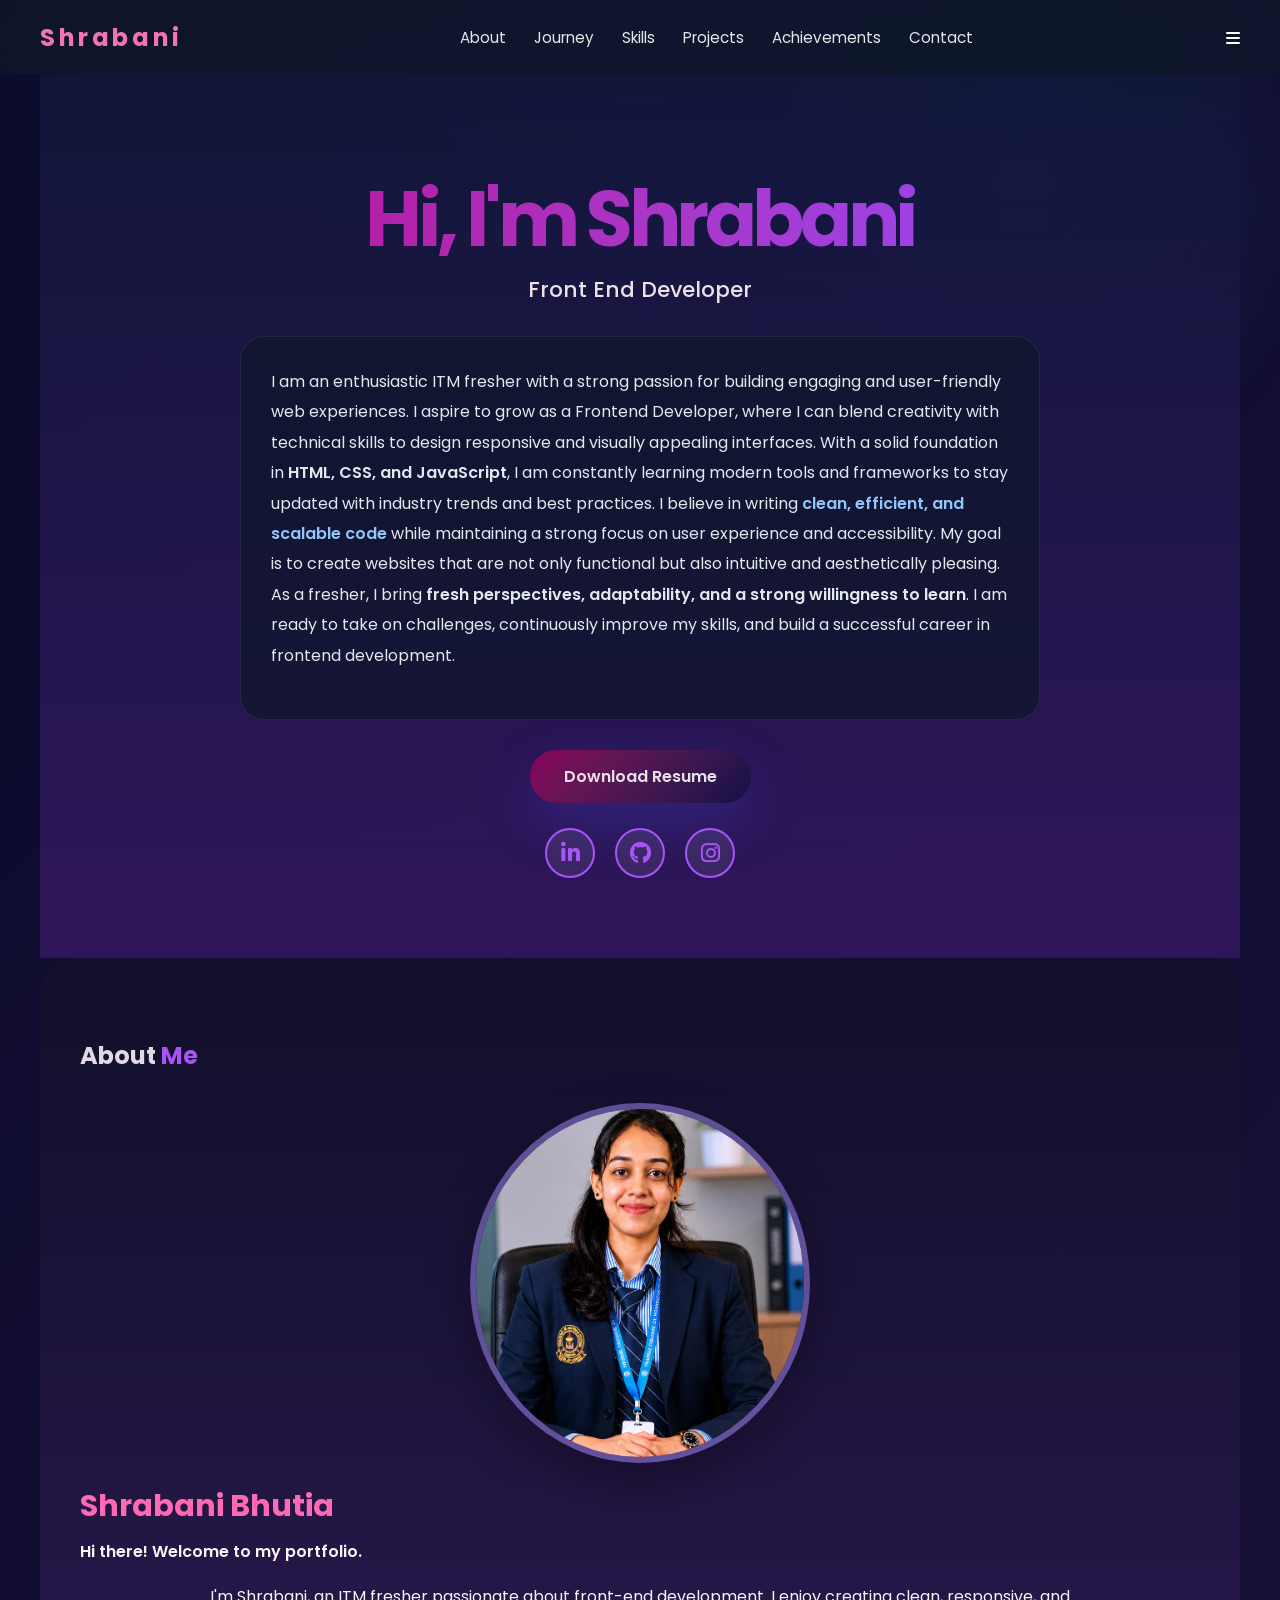
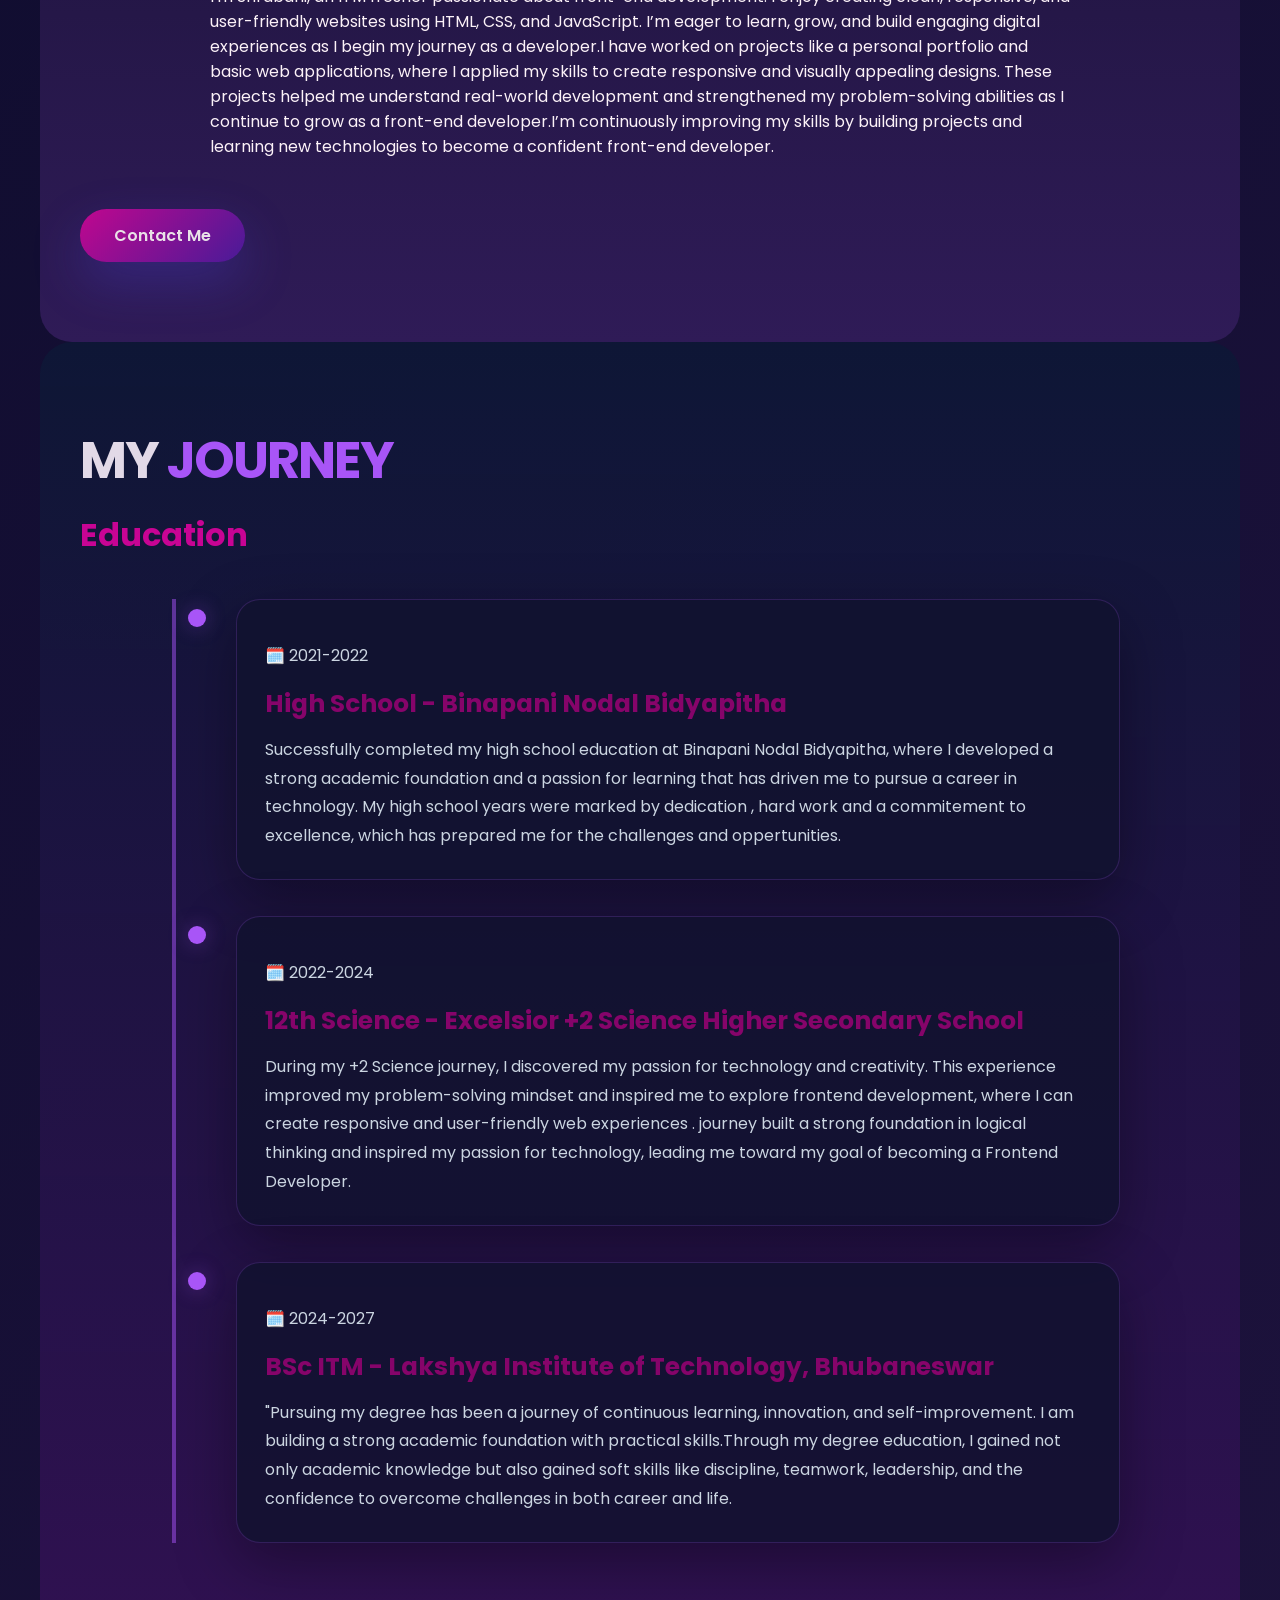
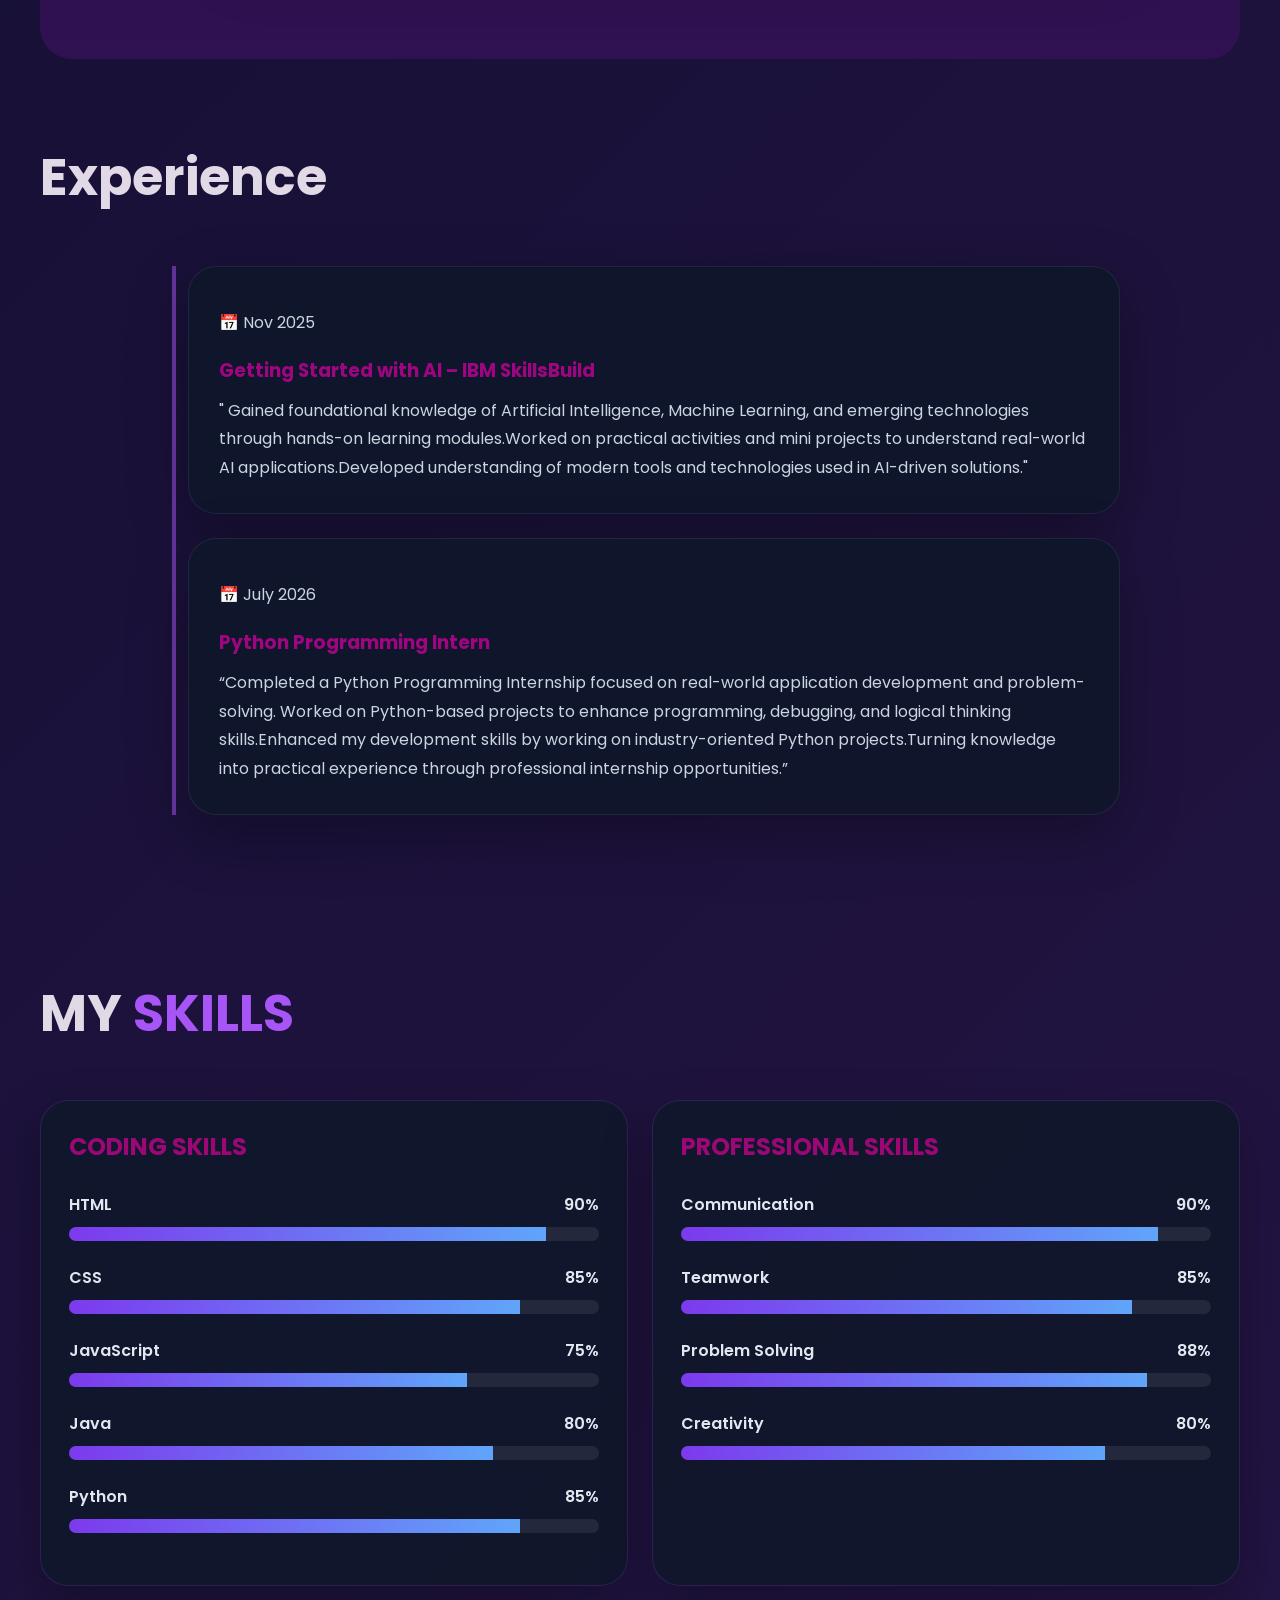
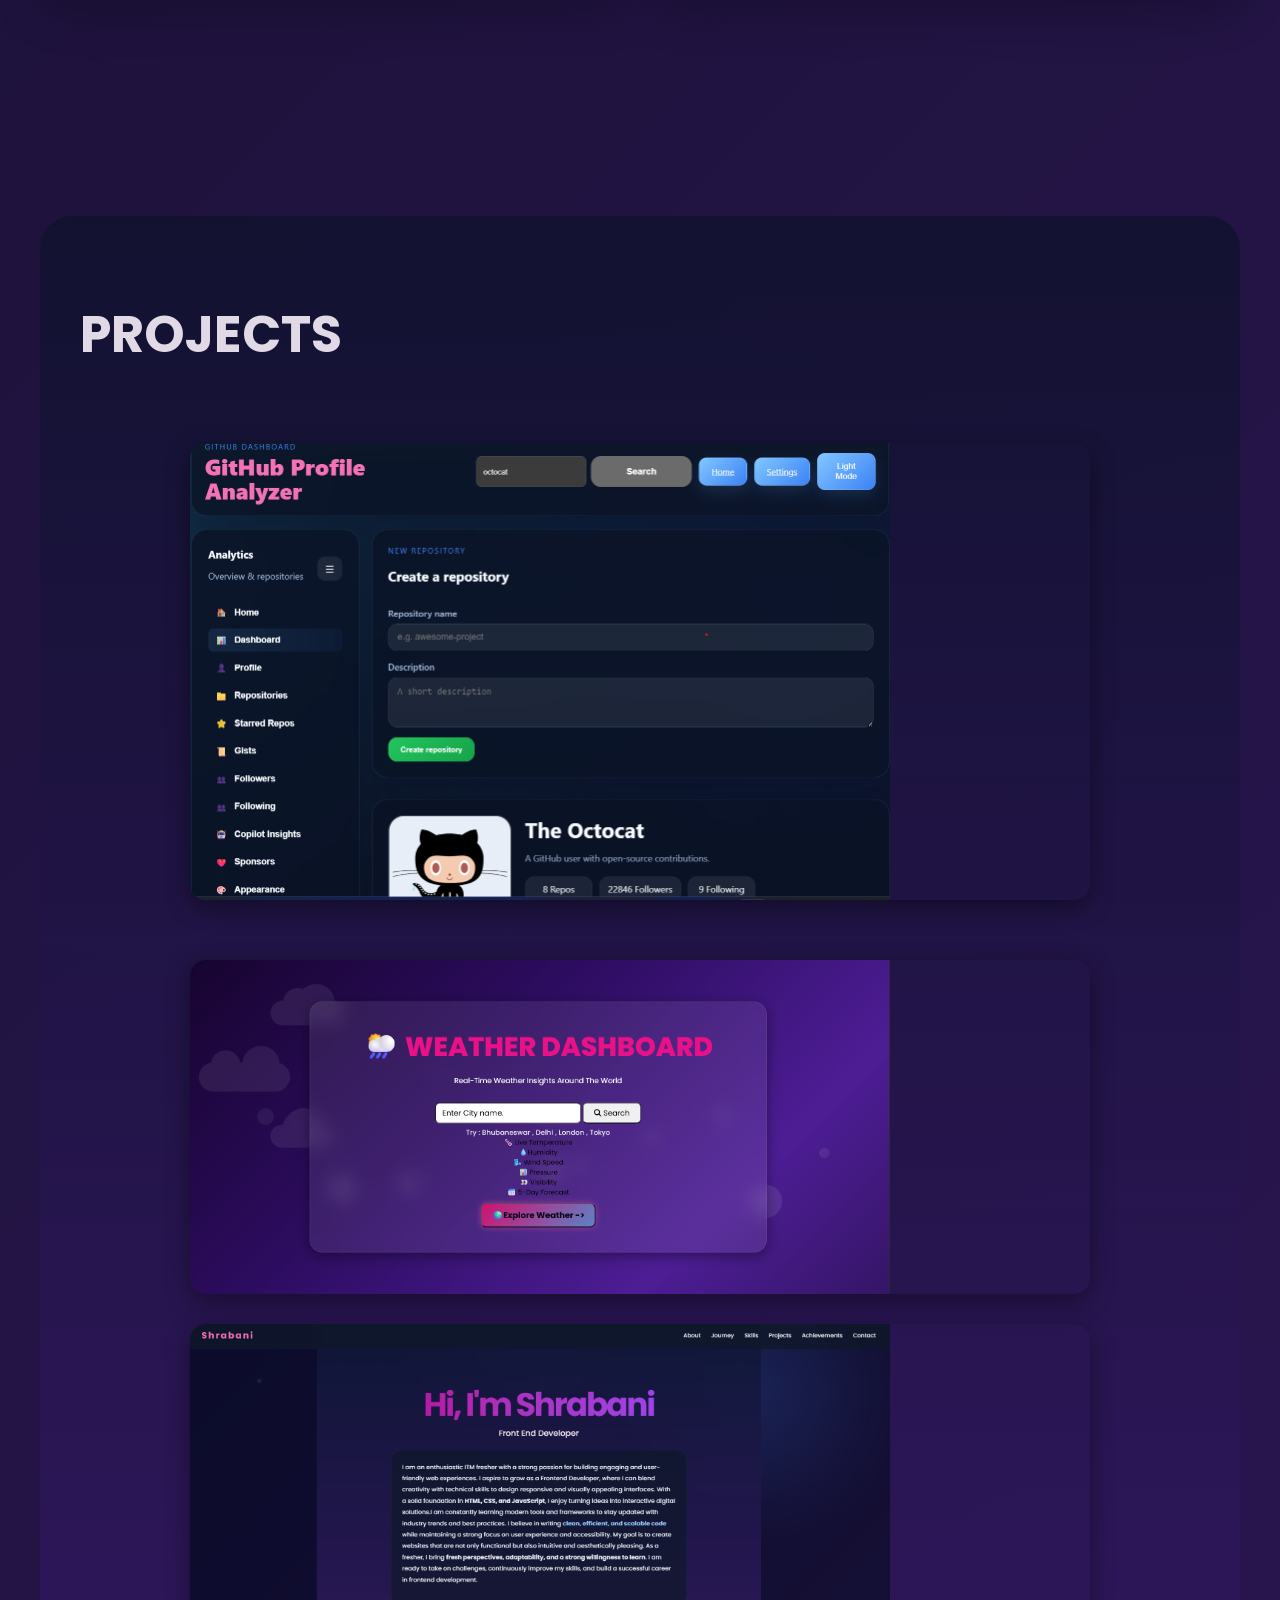
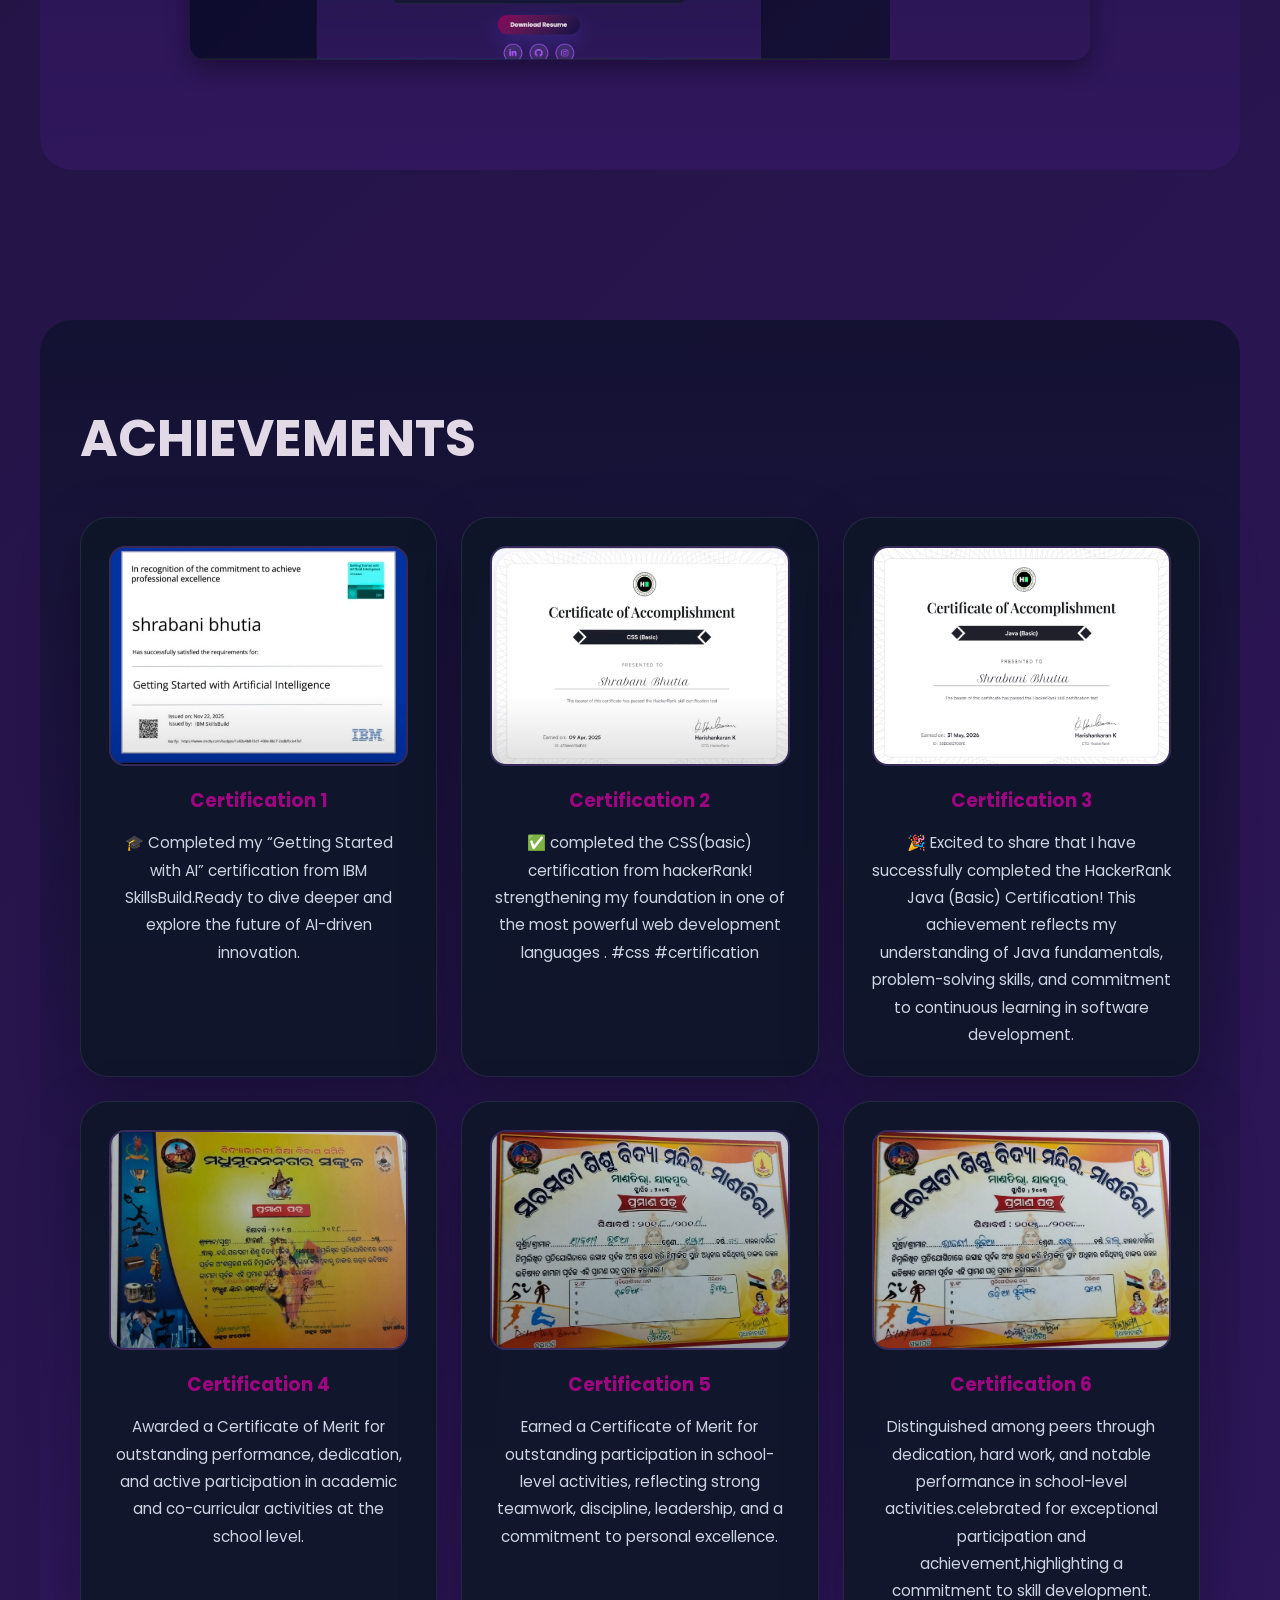
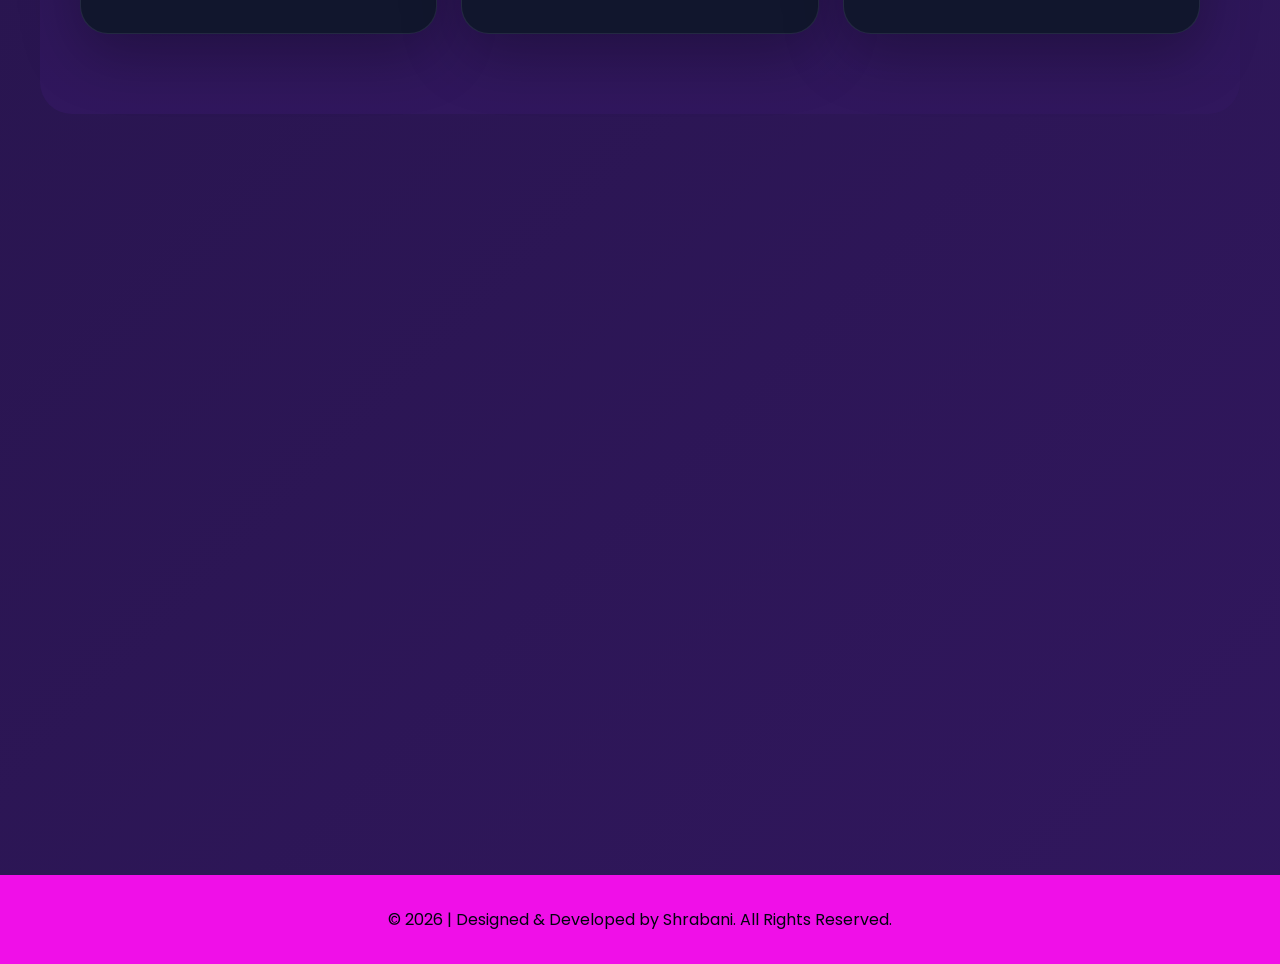
==== commit 8d221f7b: "Fix the year" ====
--- a/index.html
+++ b/index.html
@@ -99,7 +99,7 @@
         <article class="timeline-item">
           <div class="dot"></div>
           <div class="journey-card">
-            <p class="year">🗓️ 2022-2023</p>
+            <p class="year">🗓️ 2022-2024</p>
             <h3>12th Science - Excelsior +2 Science Higher Secondary School</h3>
             <p>
               During my +2 Science journey, I discovered my passion for technology and creativity. This experience improved my problem-solving mindset and inspired me to explore frontend development, where I can create responsive and user-friendly web experiences . journey built a strong foundation in logical thinking and inspired my passion for technology, leading me toward my goal of becoming a Frontend Developer.
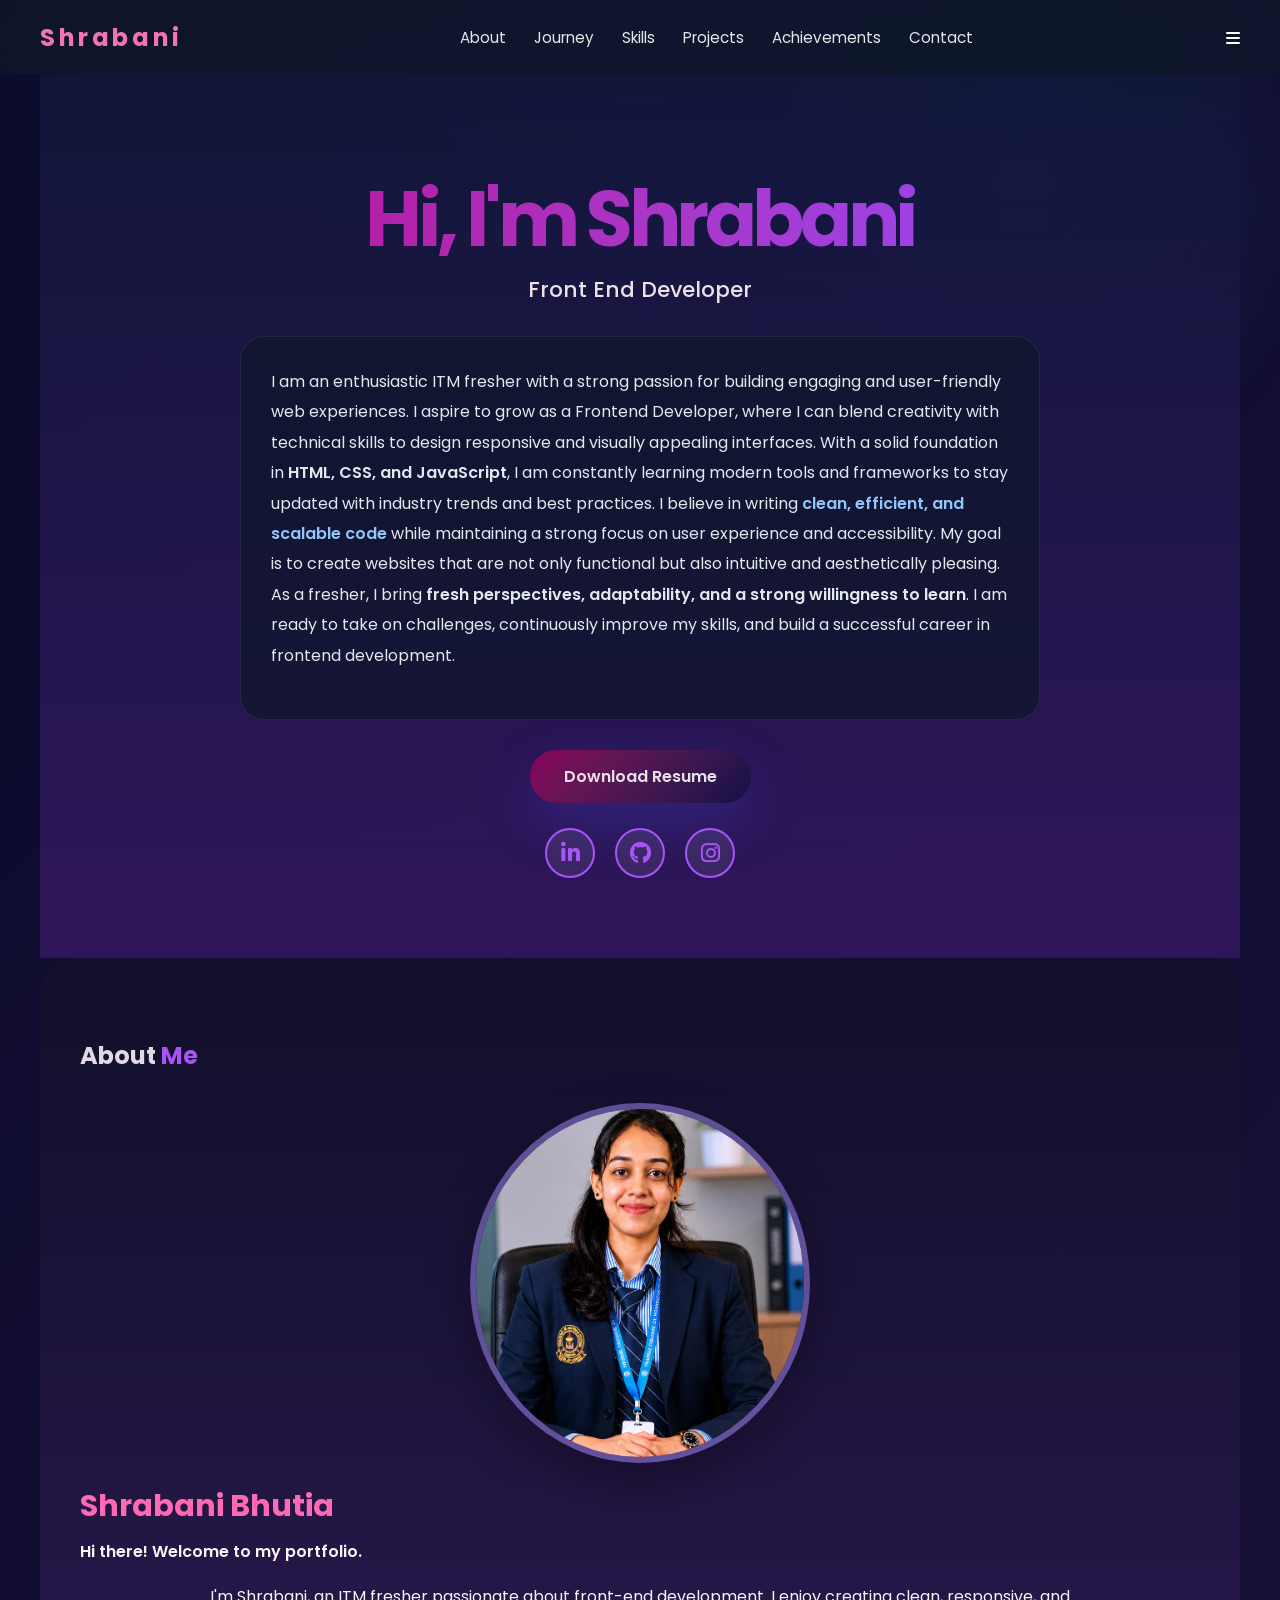
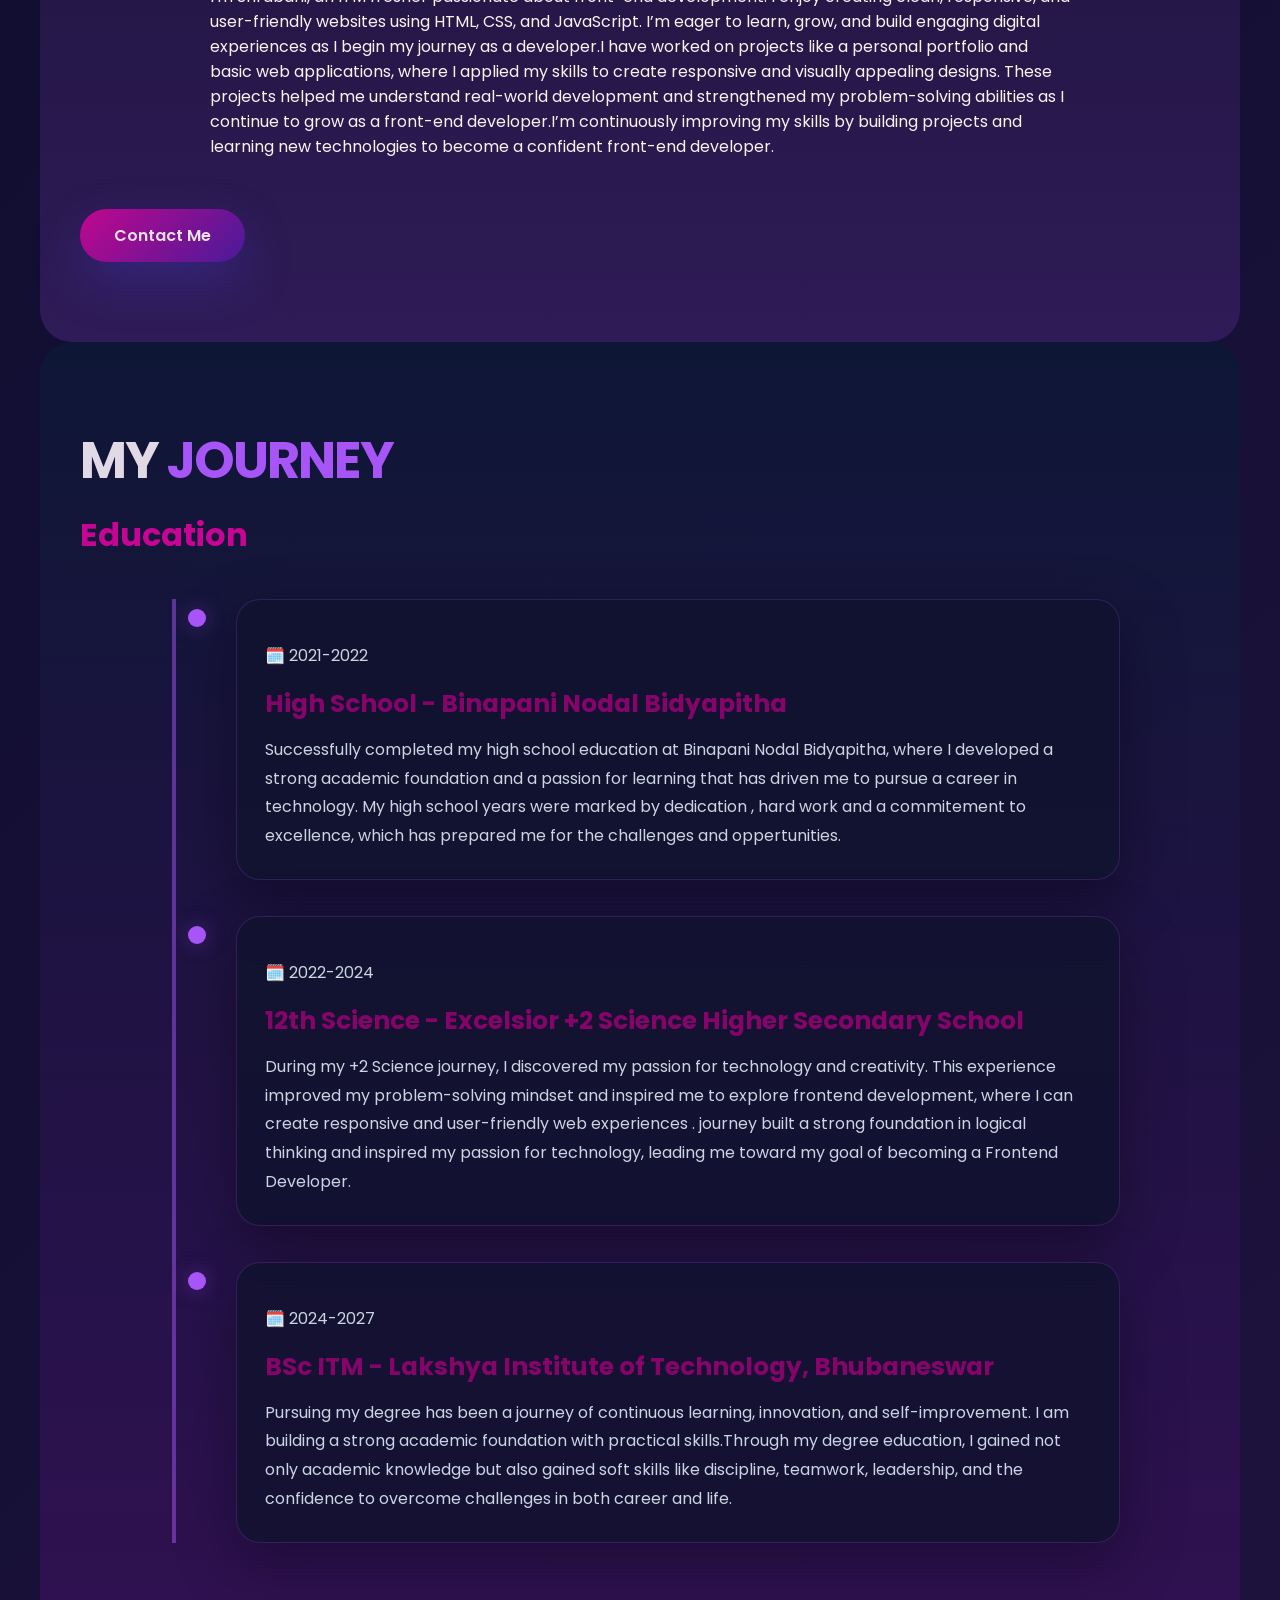
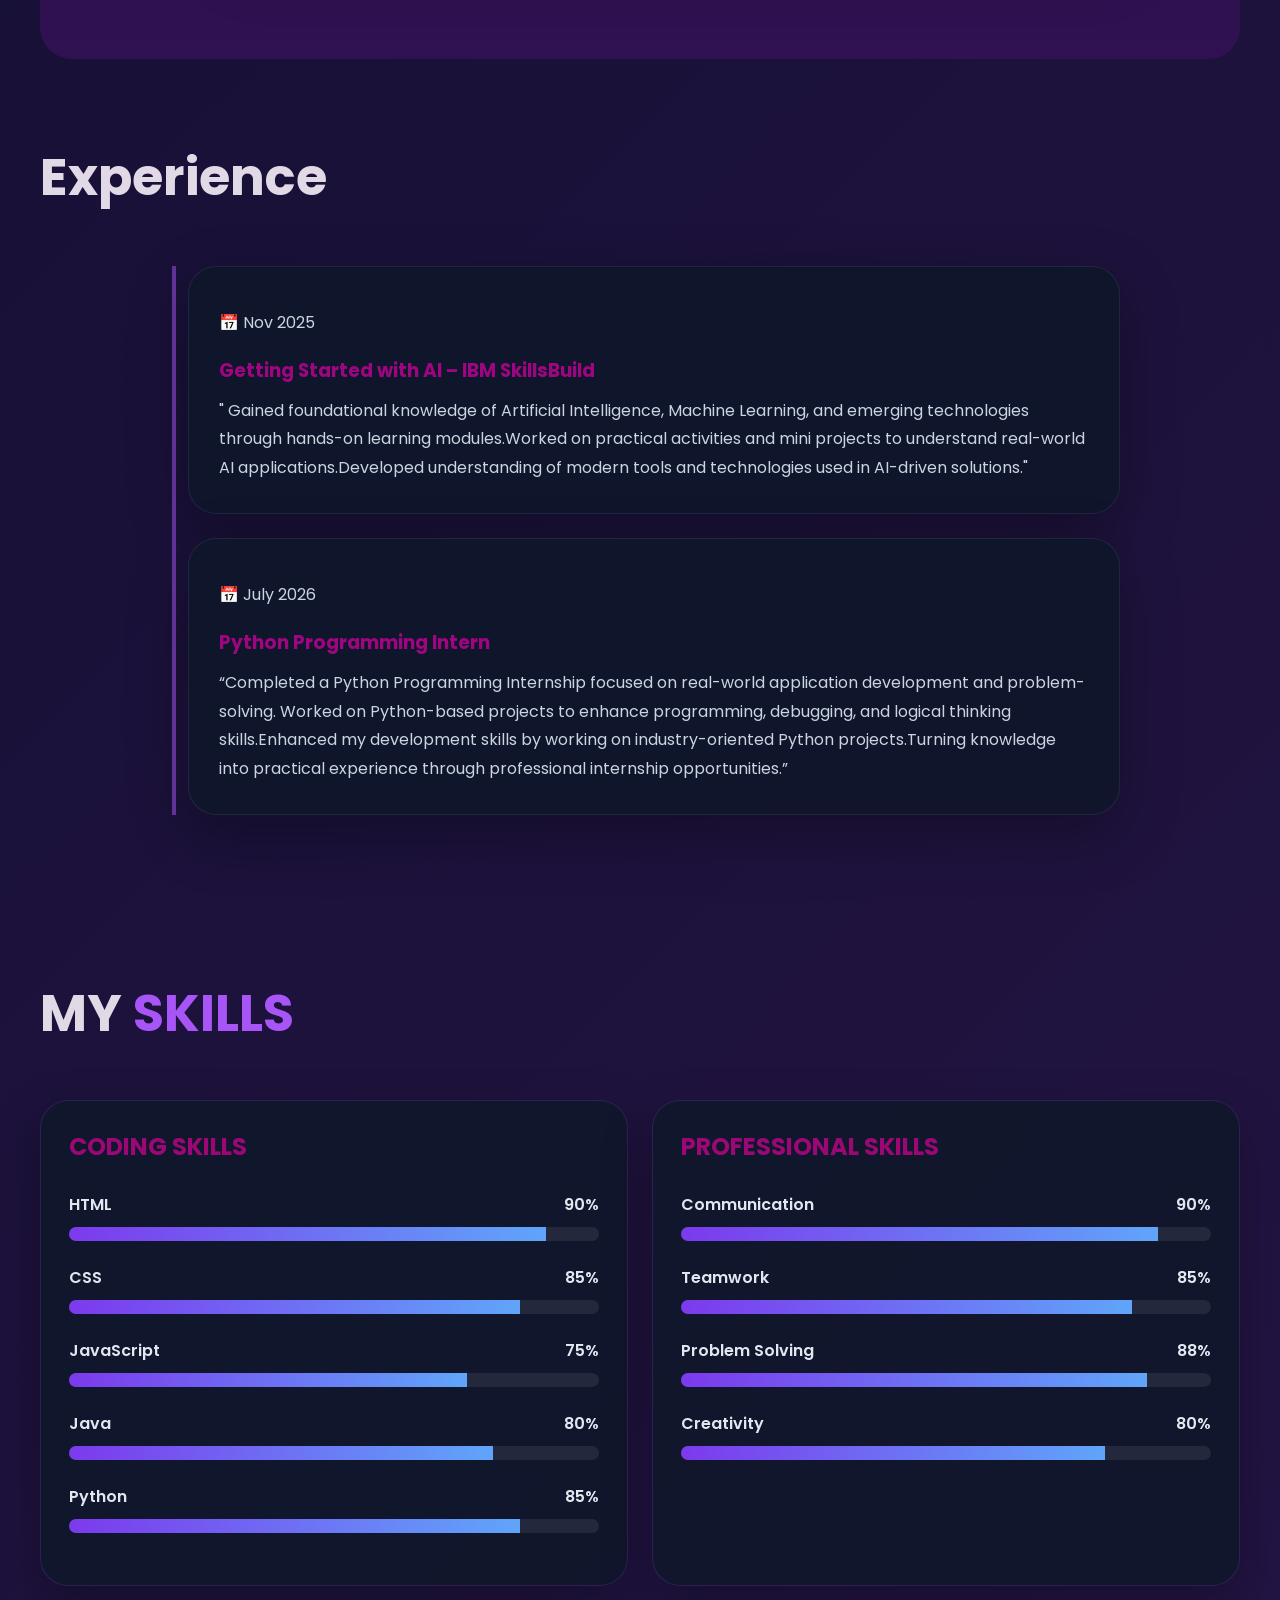
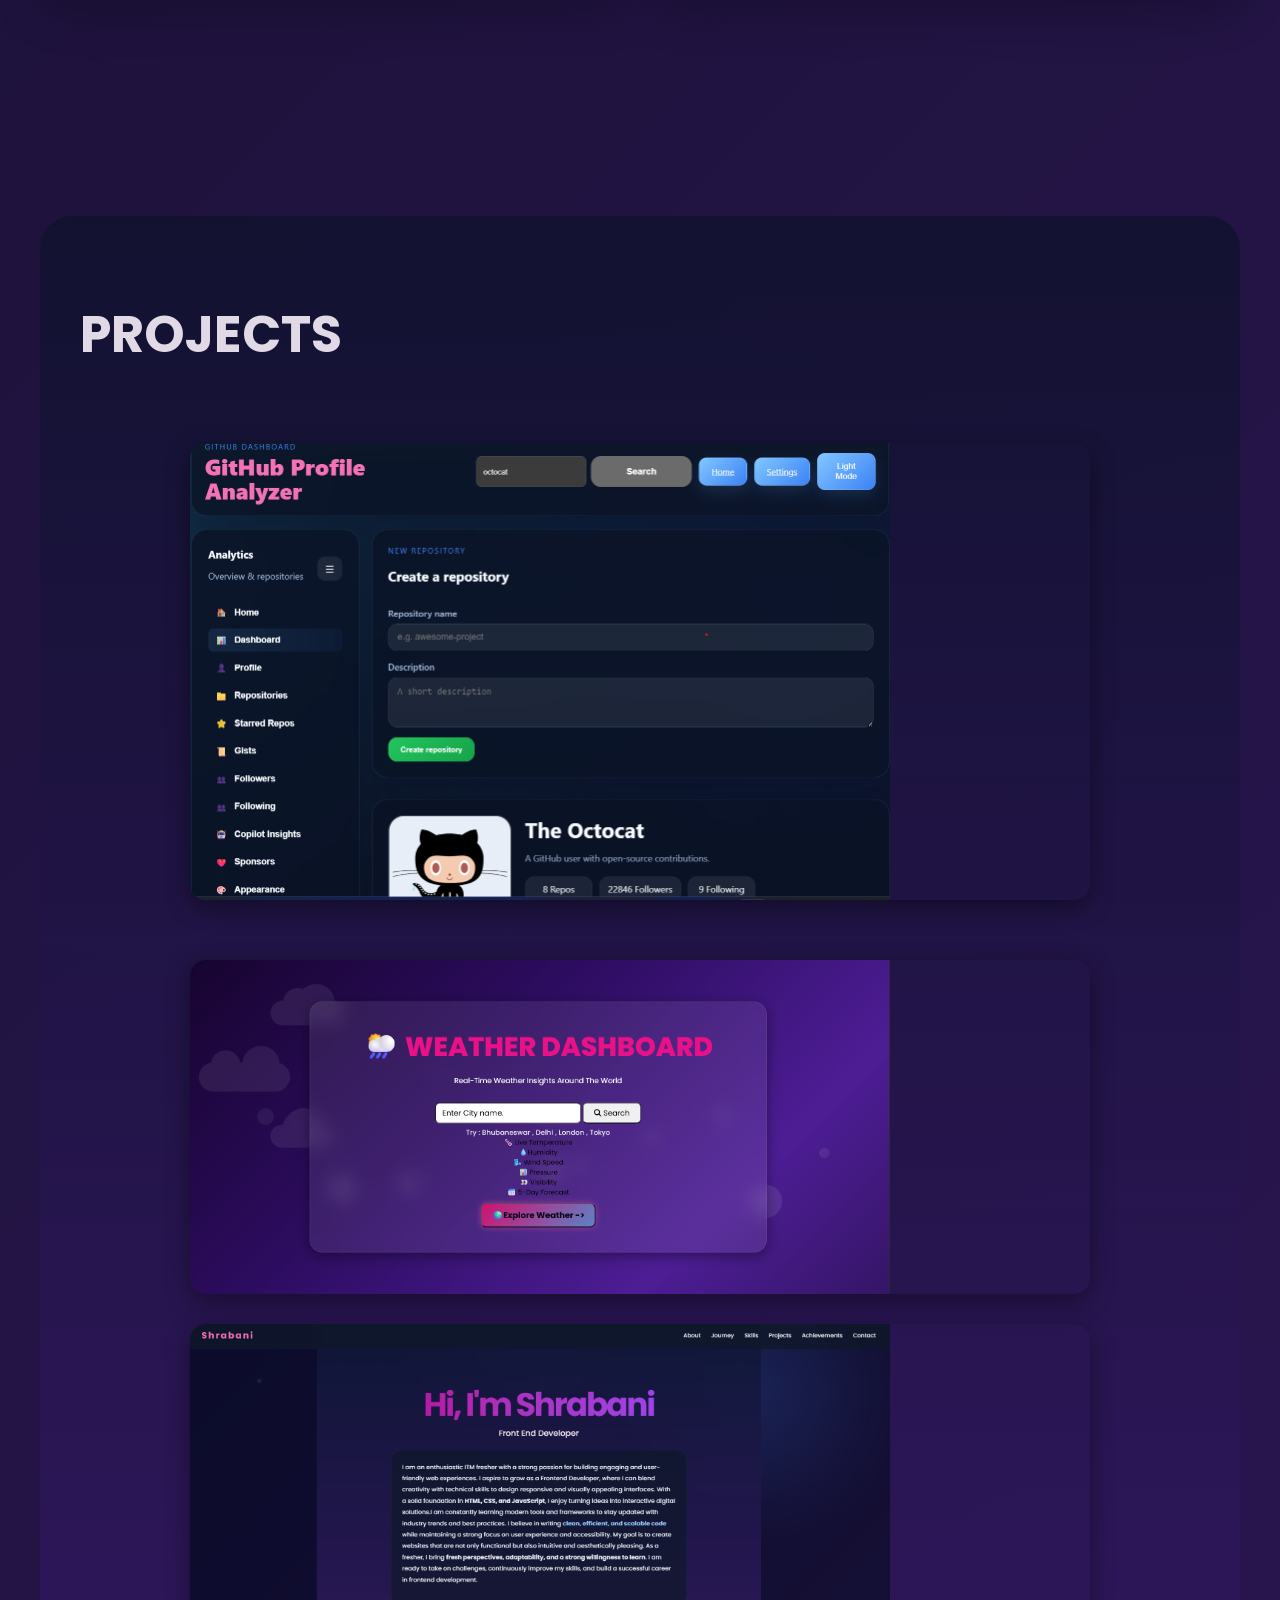
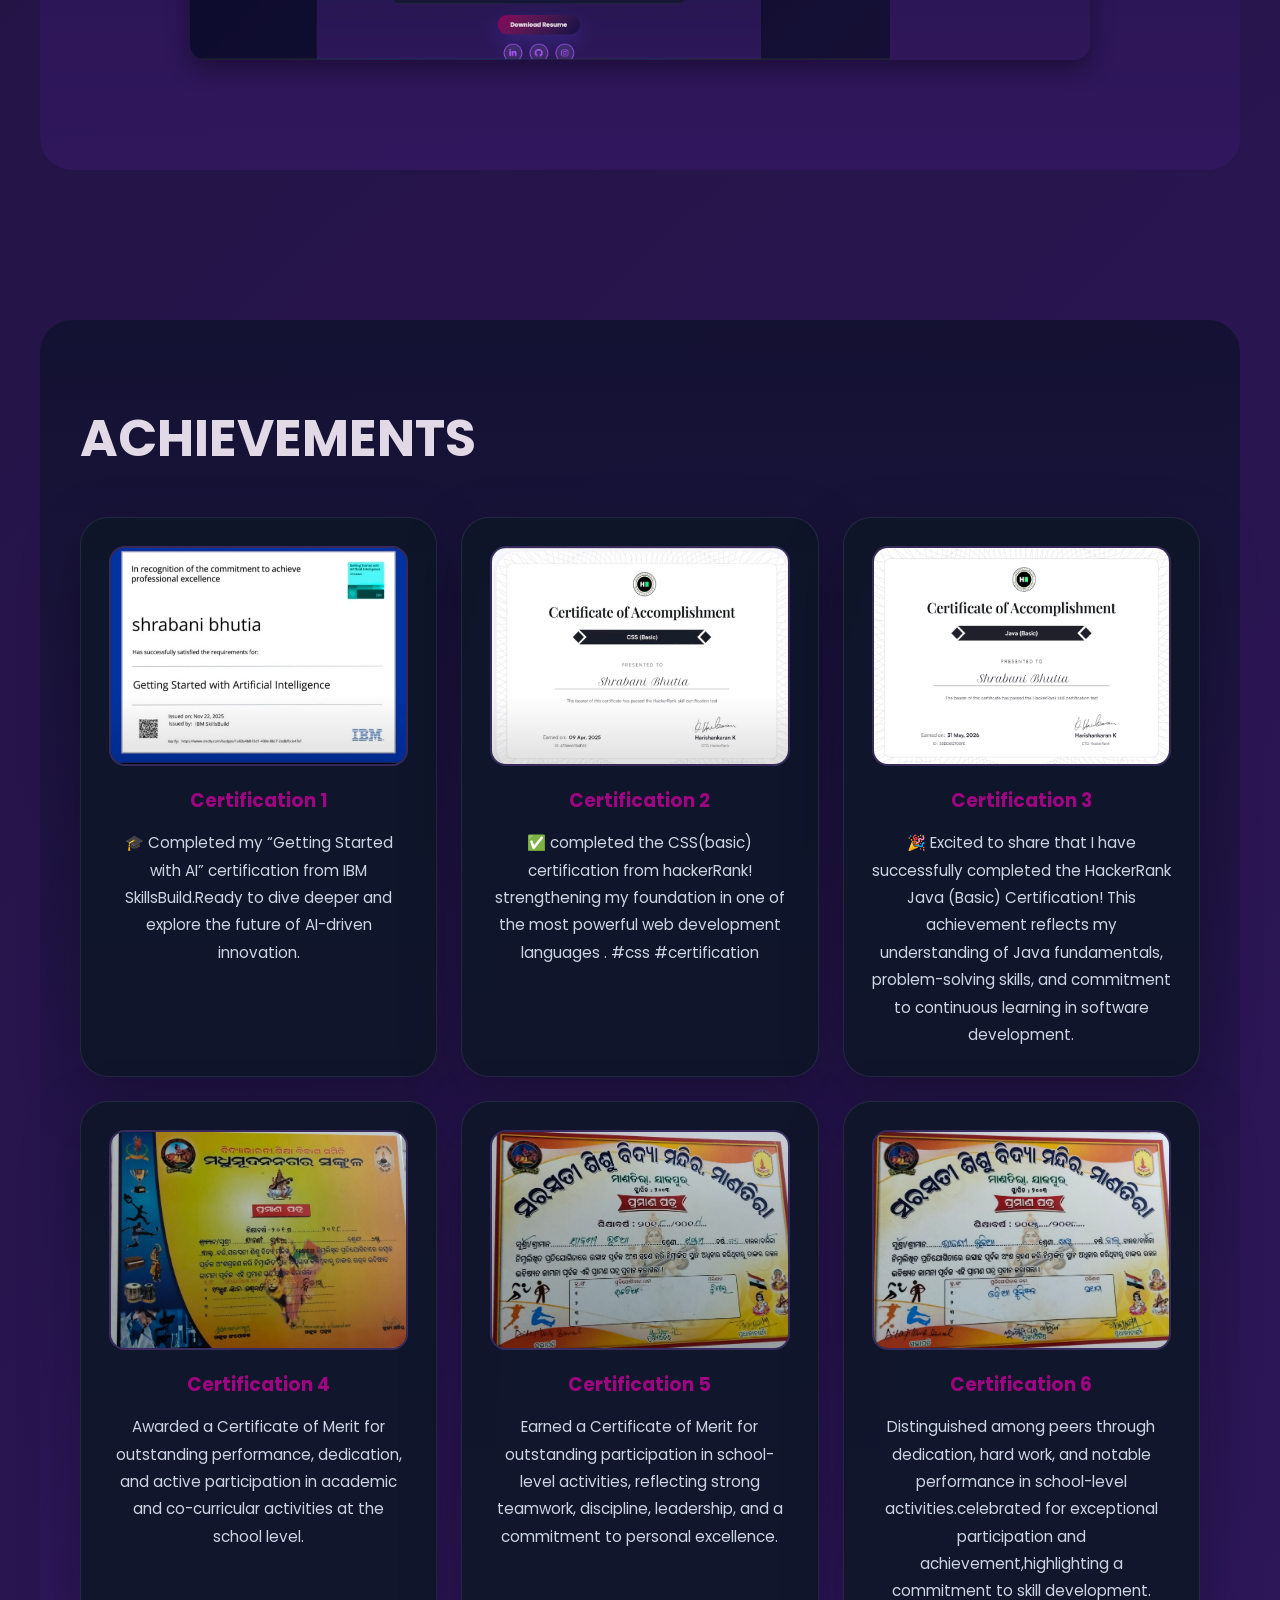
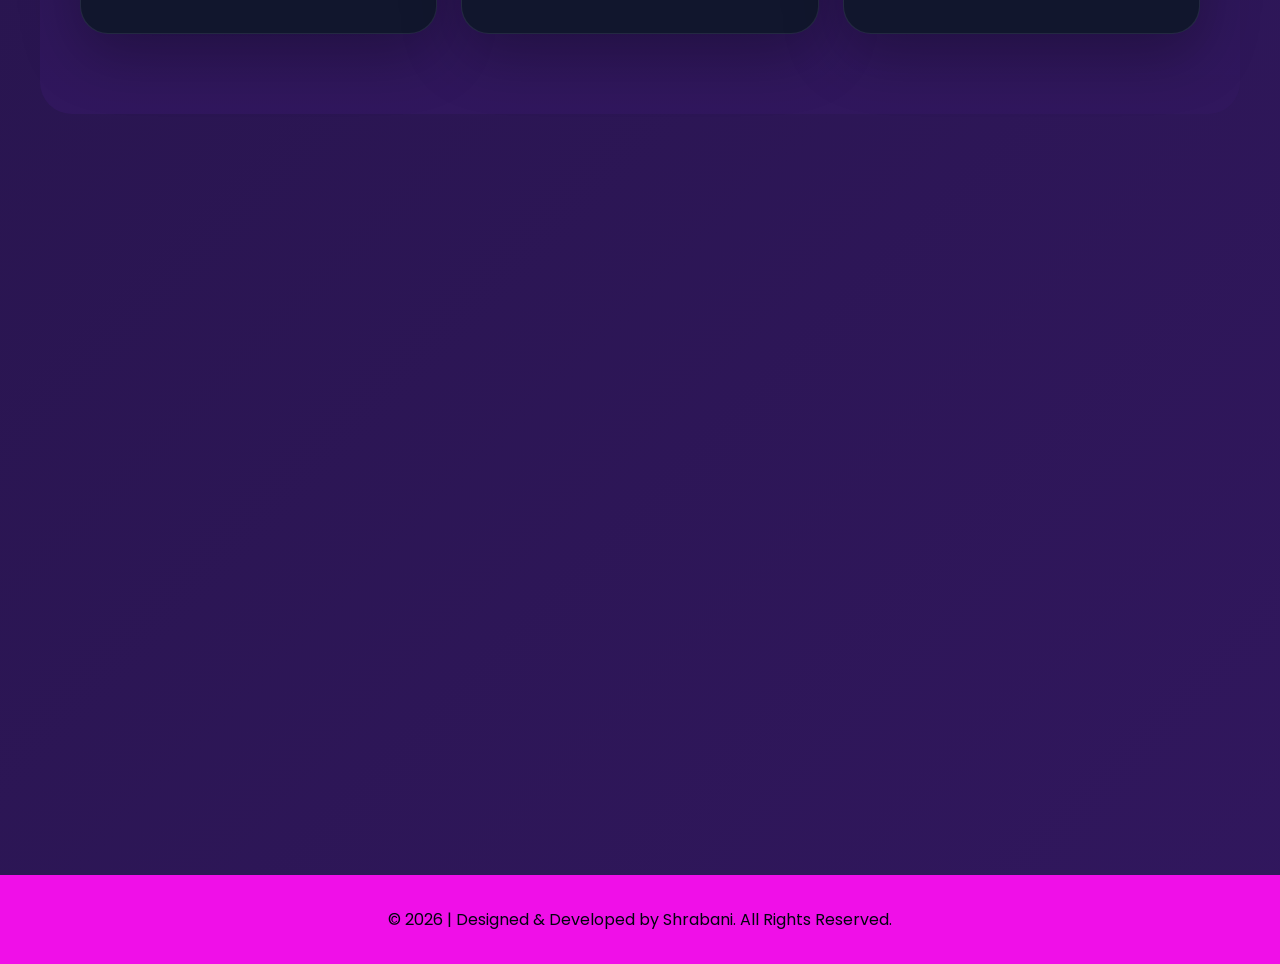
==== commit d4c3d2ae: "Fix it" ====
--- a/index.html
+++ b/index.html
@@ -113,7 +113,7 @@
             <p class="year">🗓️ 2024-2027</p>
             <h3>BSc ITM - Lakshya Institute of Technology, Bhubaneswar</h3>
             <p>
-              "Pursuing my degree has been a journey of continuous learning, innovation, and self-improvement. I am building a strong academic foundation with practical skills.Through my degree education, I gained not only academic knowledge  but also gained soft skills like discipline, teamwork, leadership, and the confidence to overcome challenges in both career and life.
+              Pursuing my degree has been a journey of continuous learning, innovation, and self-improvement. I am building a strong academic foundation with practical skills.Through my degree education, I gained not only academic knowledge  but also gained soft skills like discipline, teamwork, leadership, and the confidence to overcome challenges in both career and life.
             </p>
           </div>
         </article>
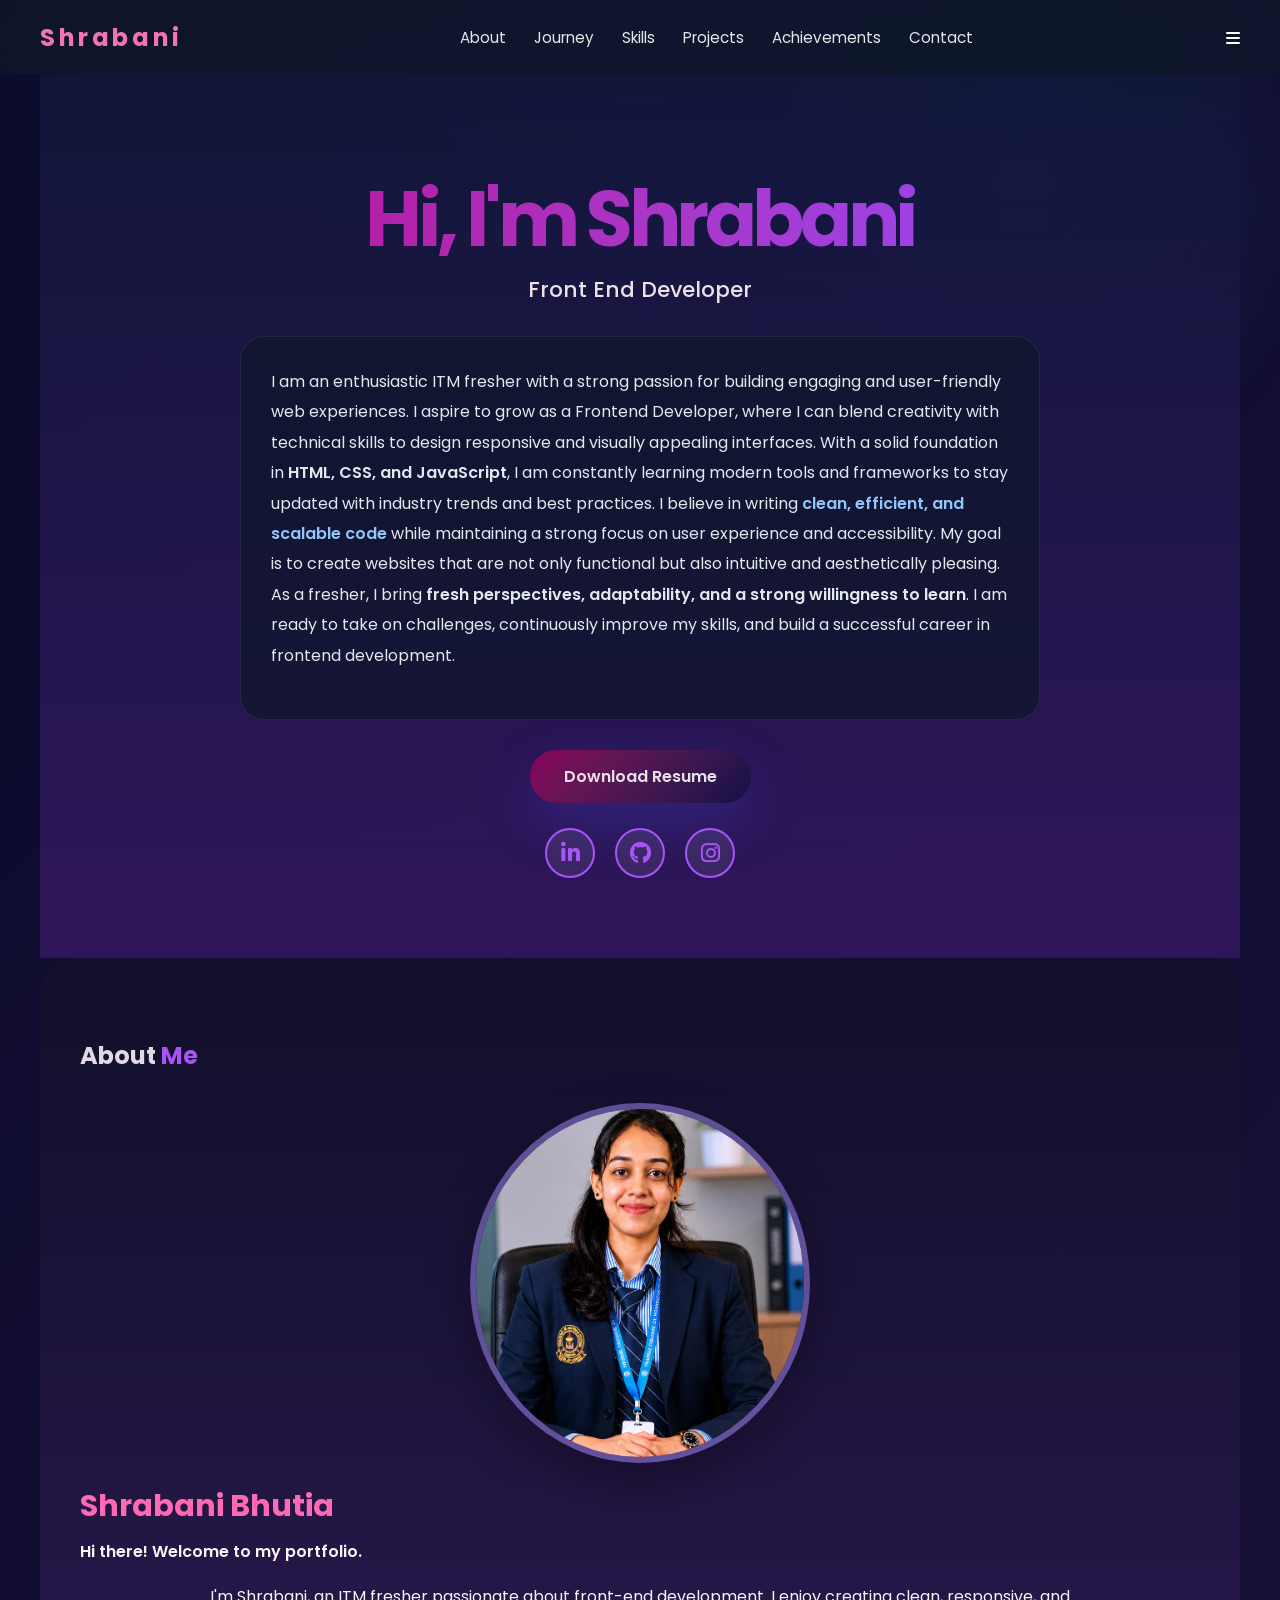
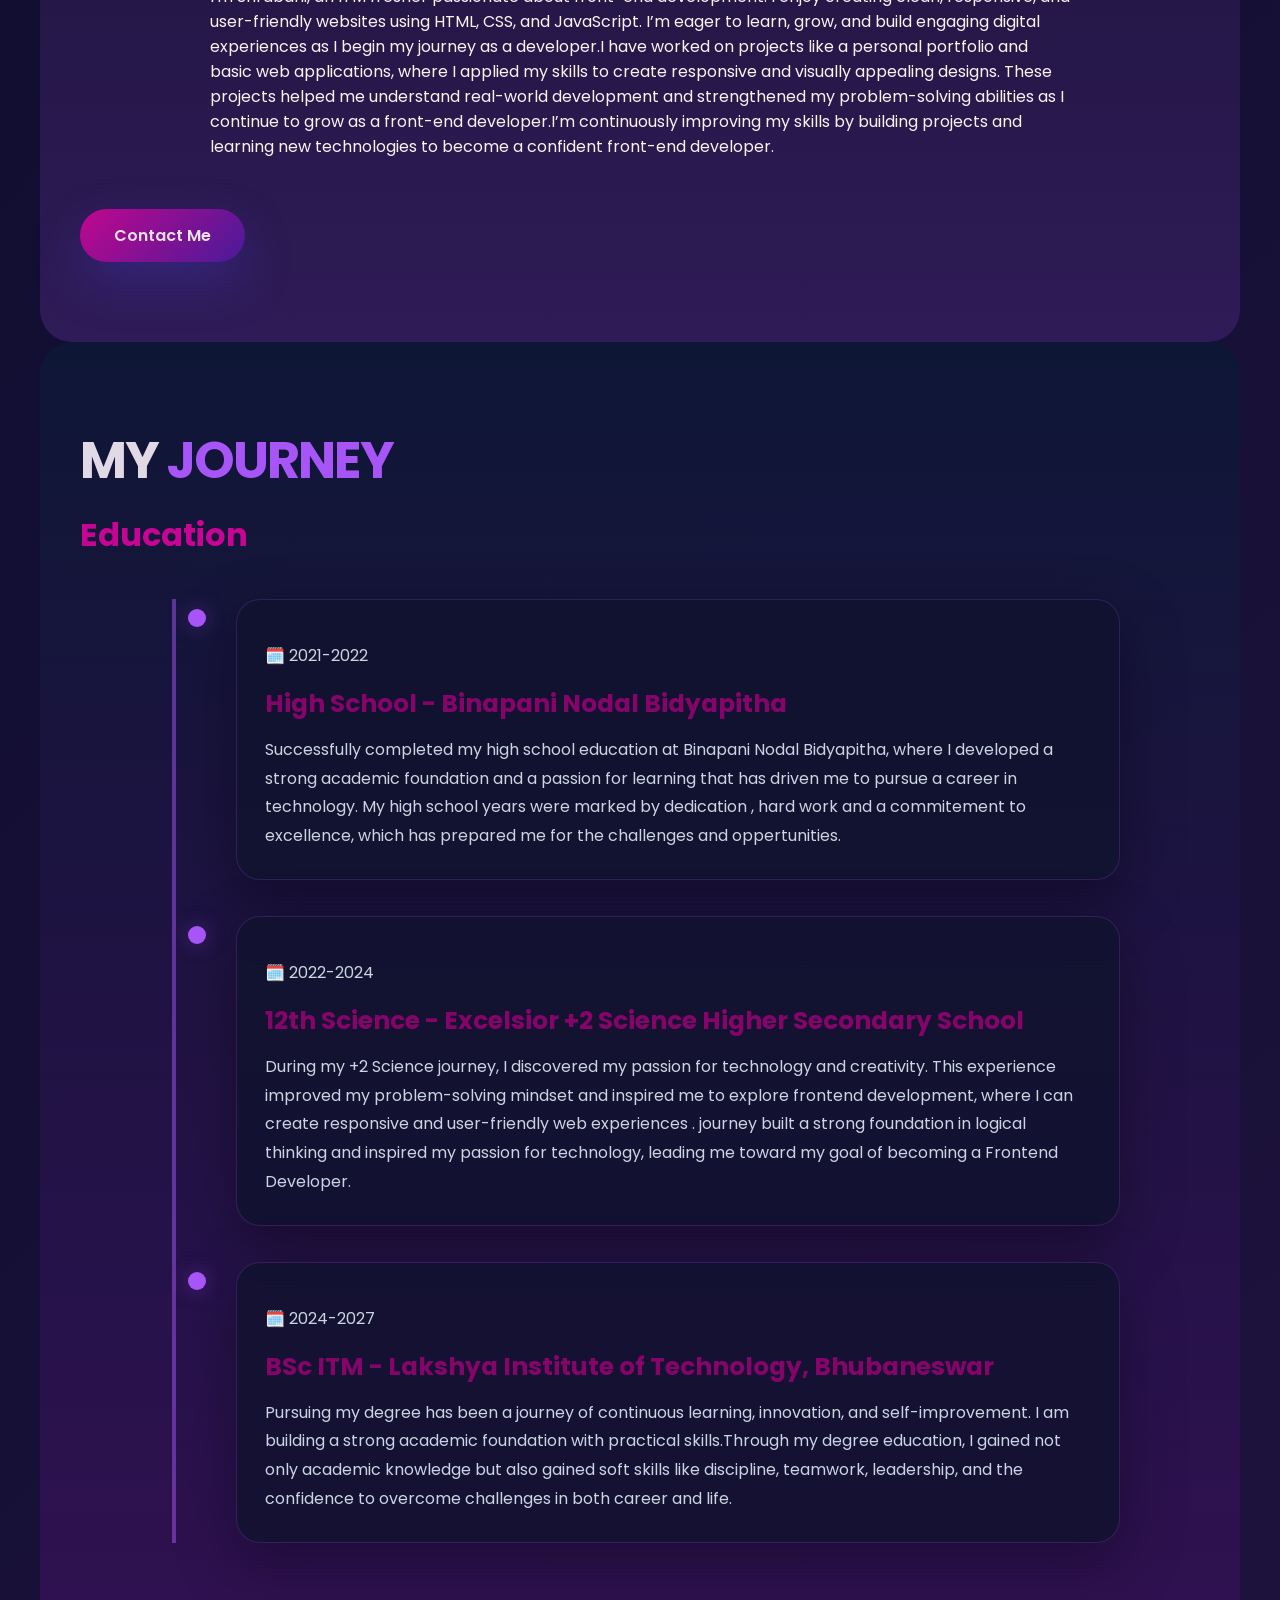
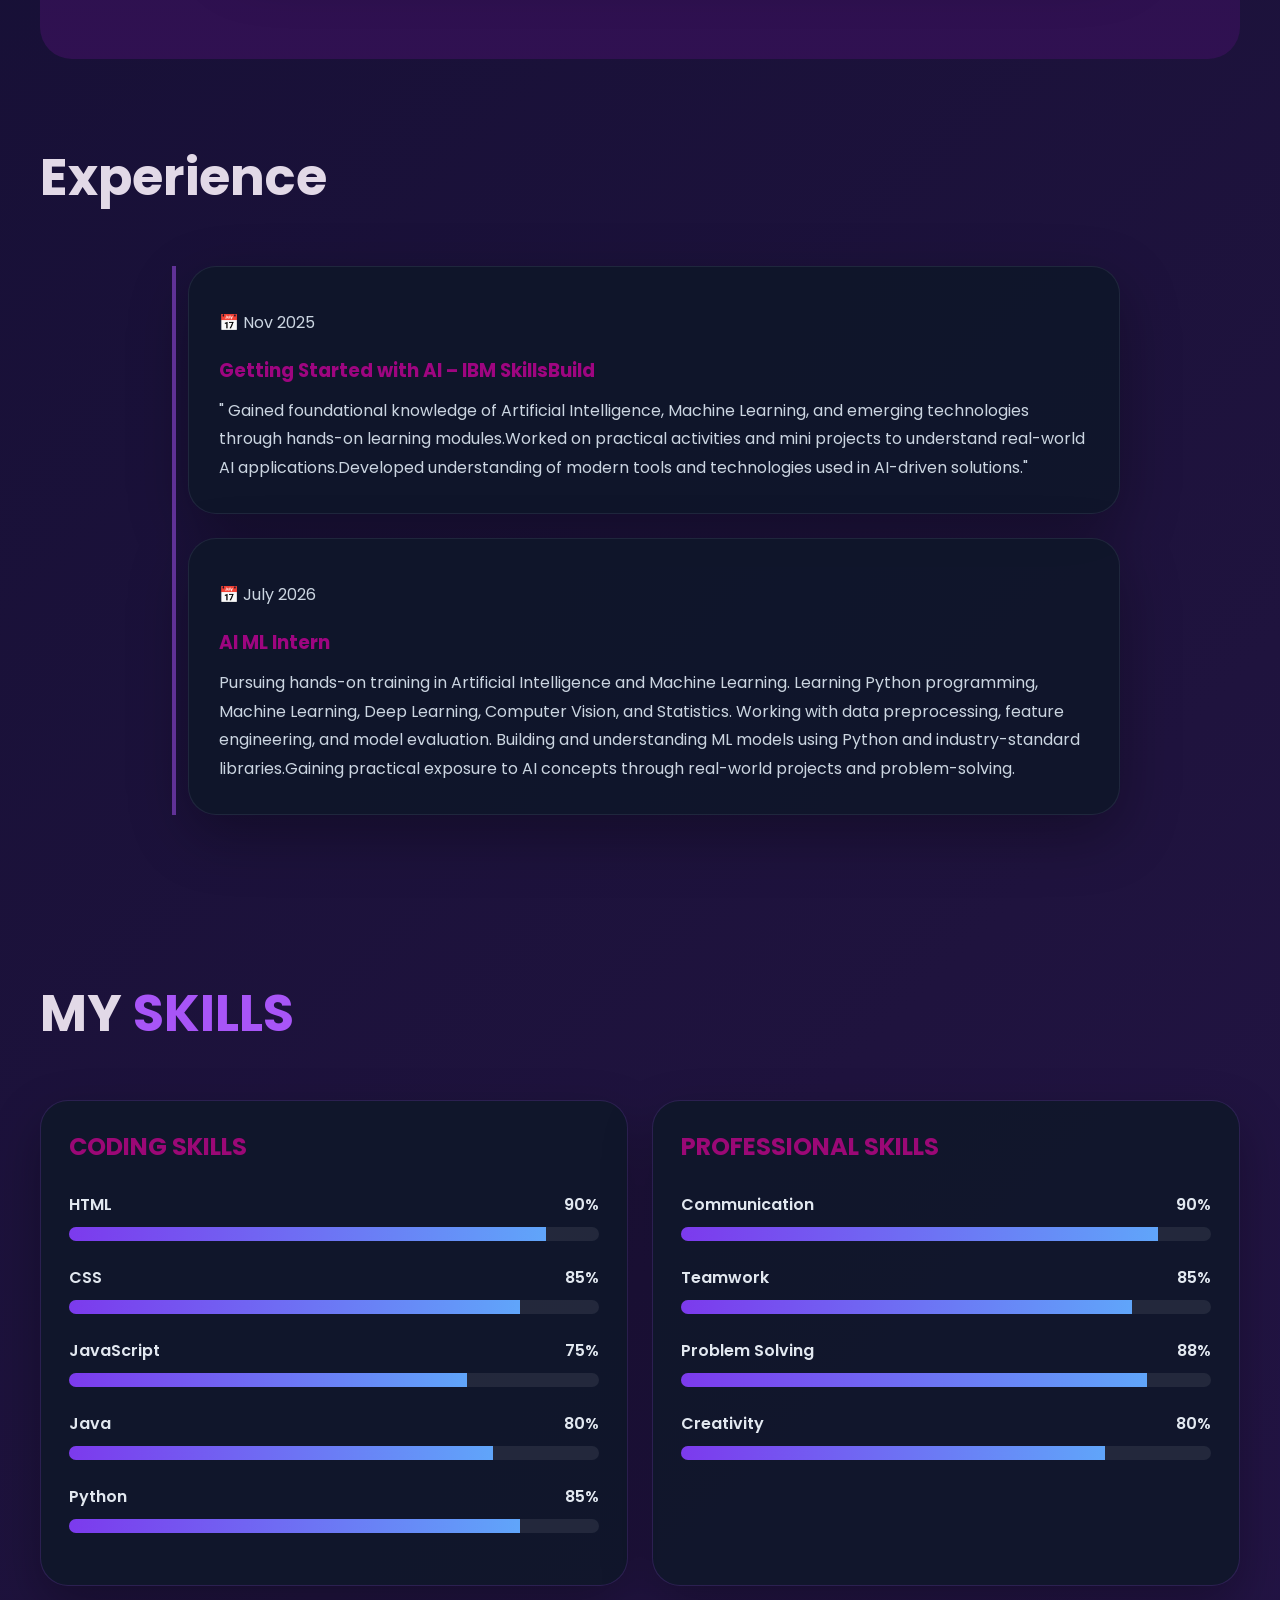
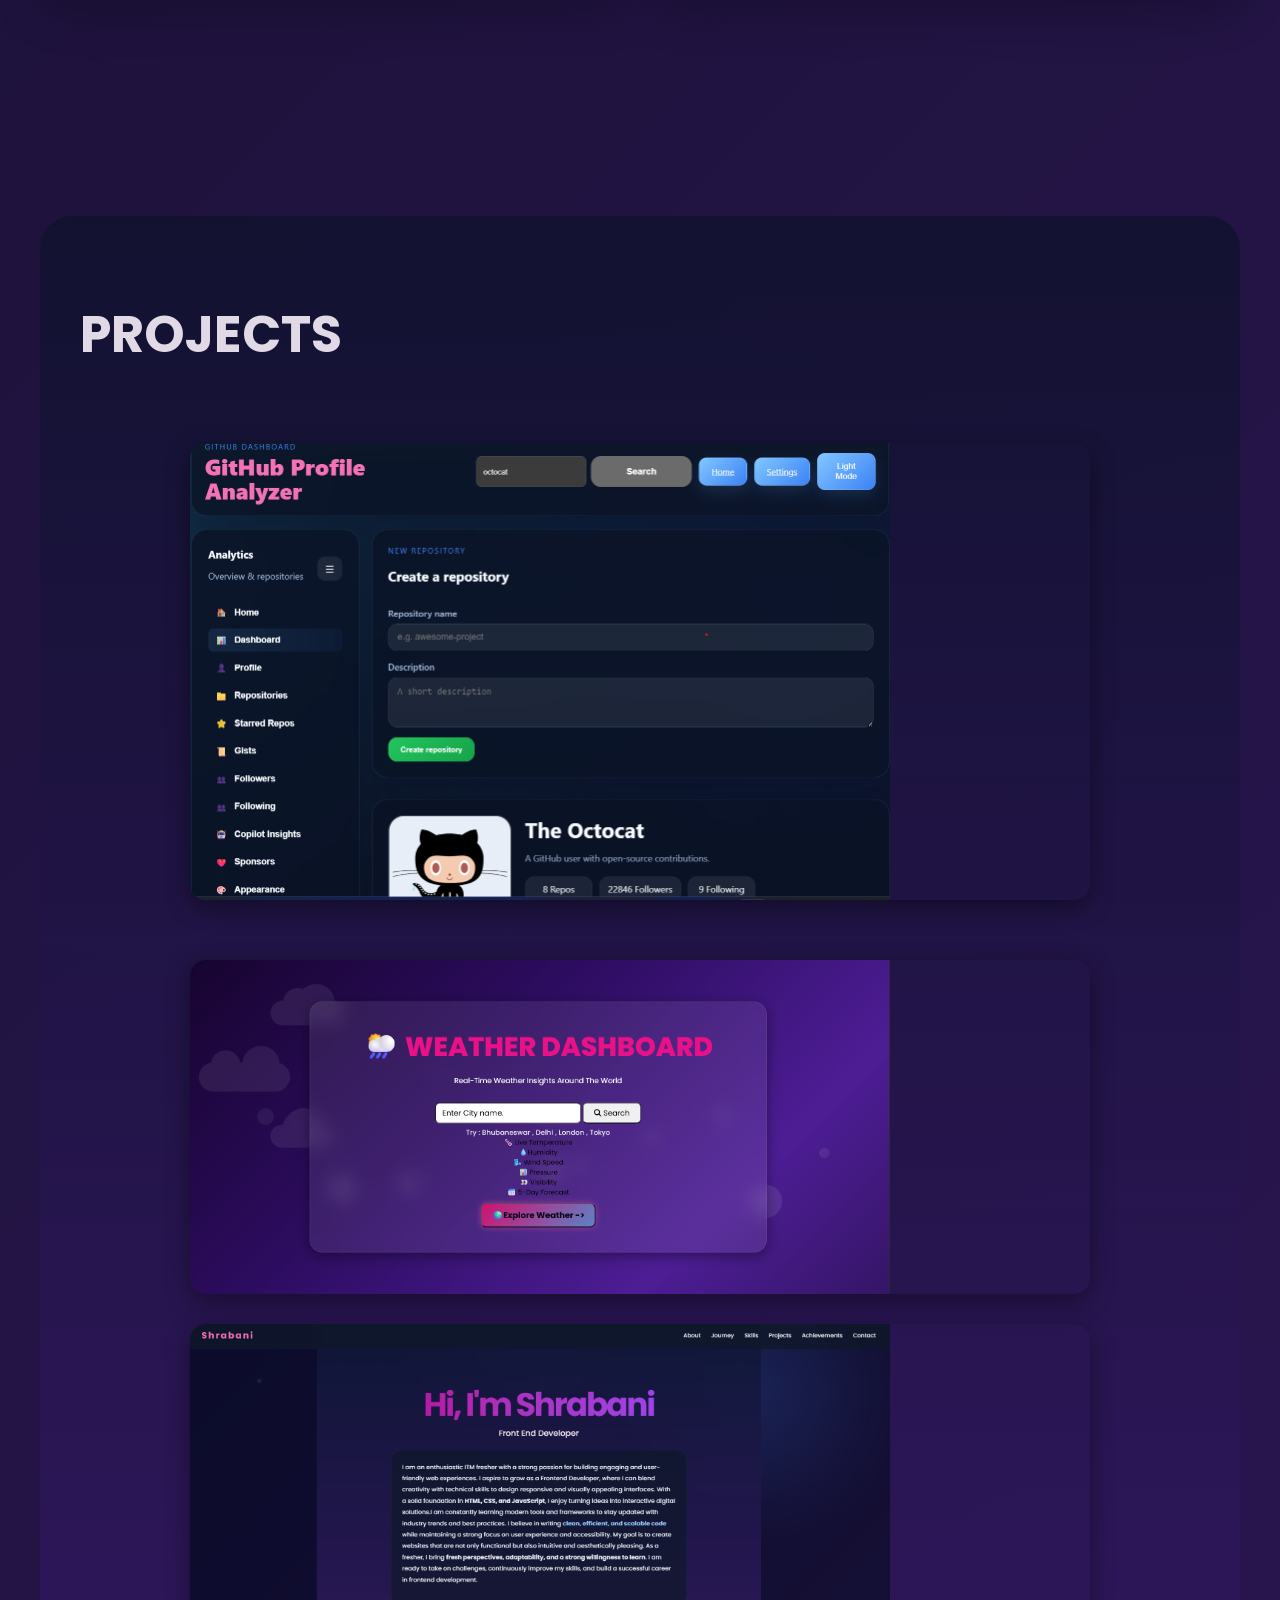
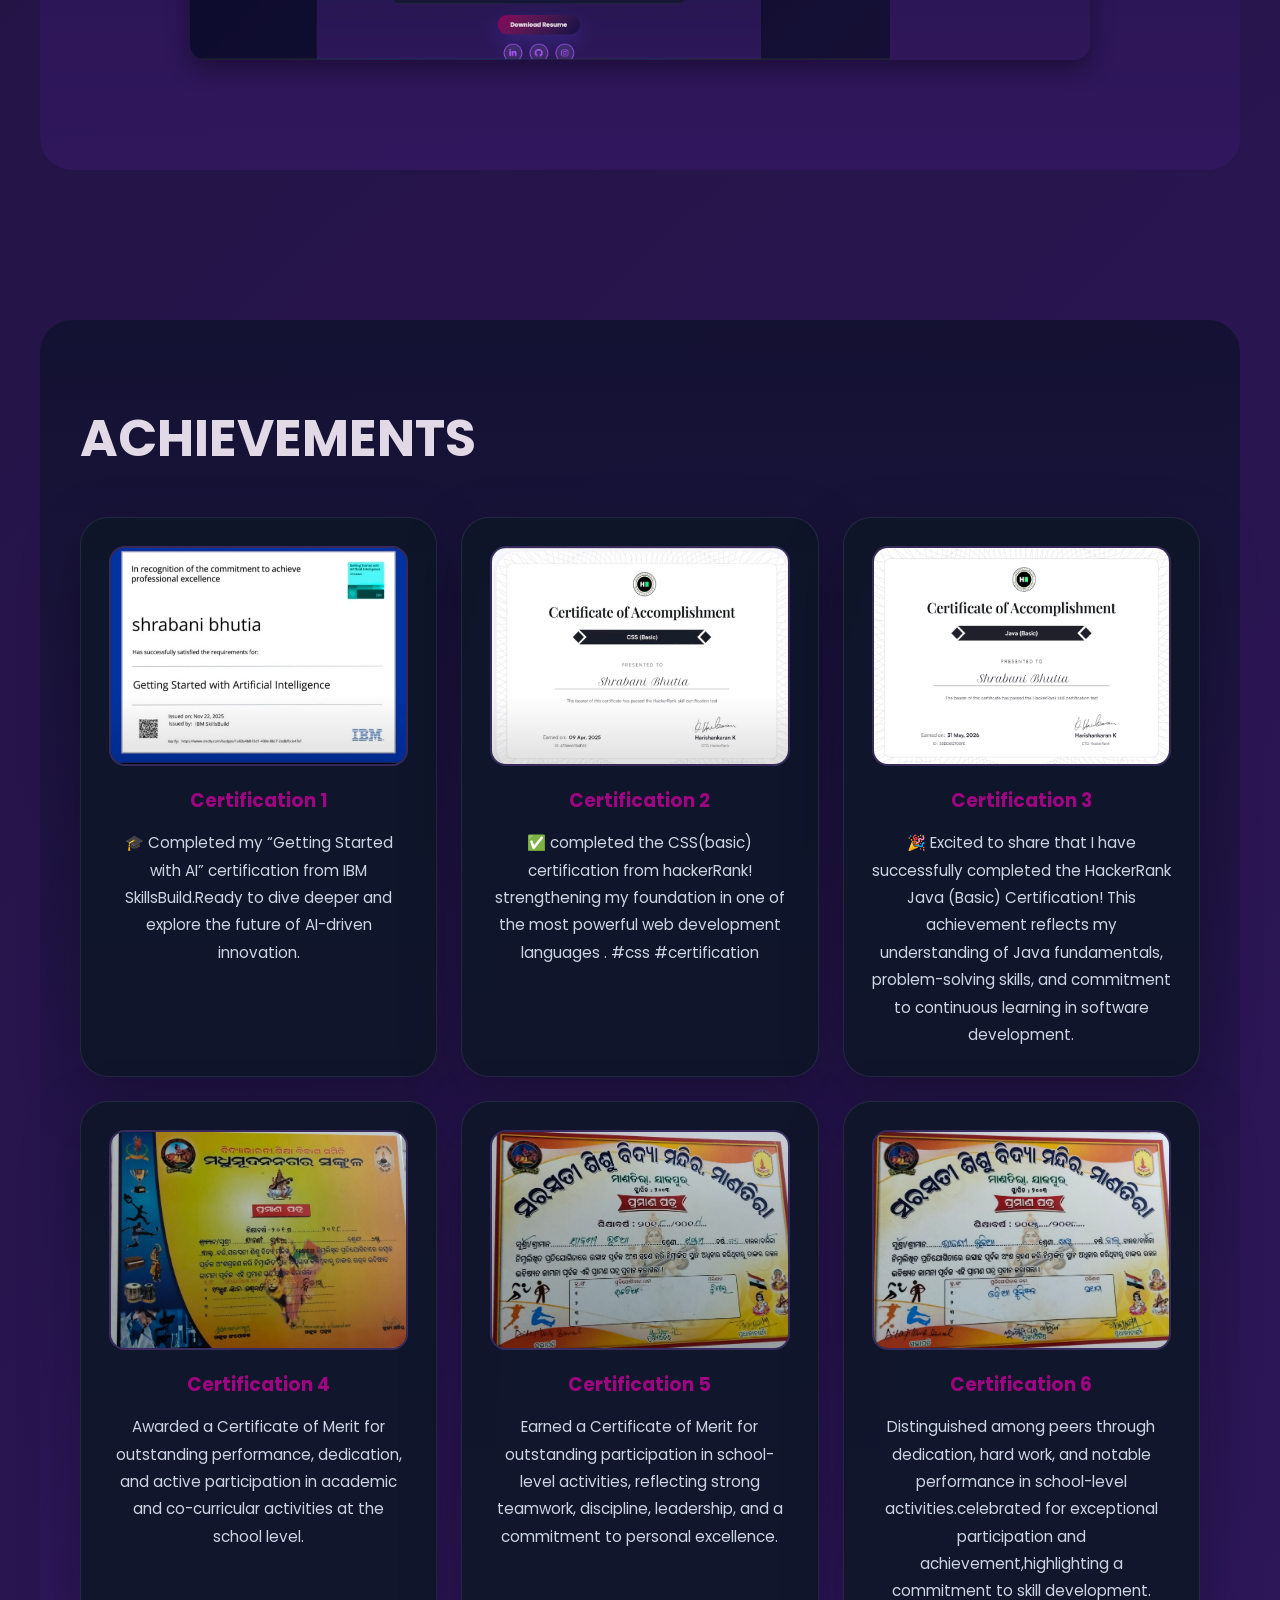
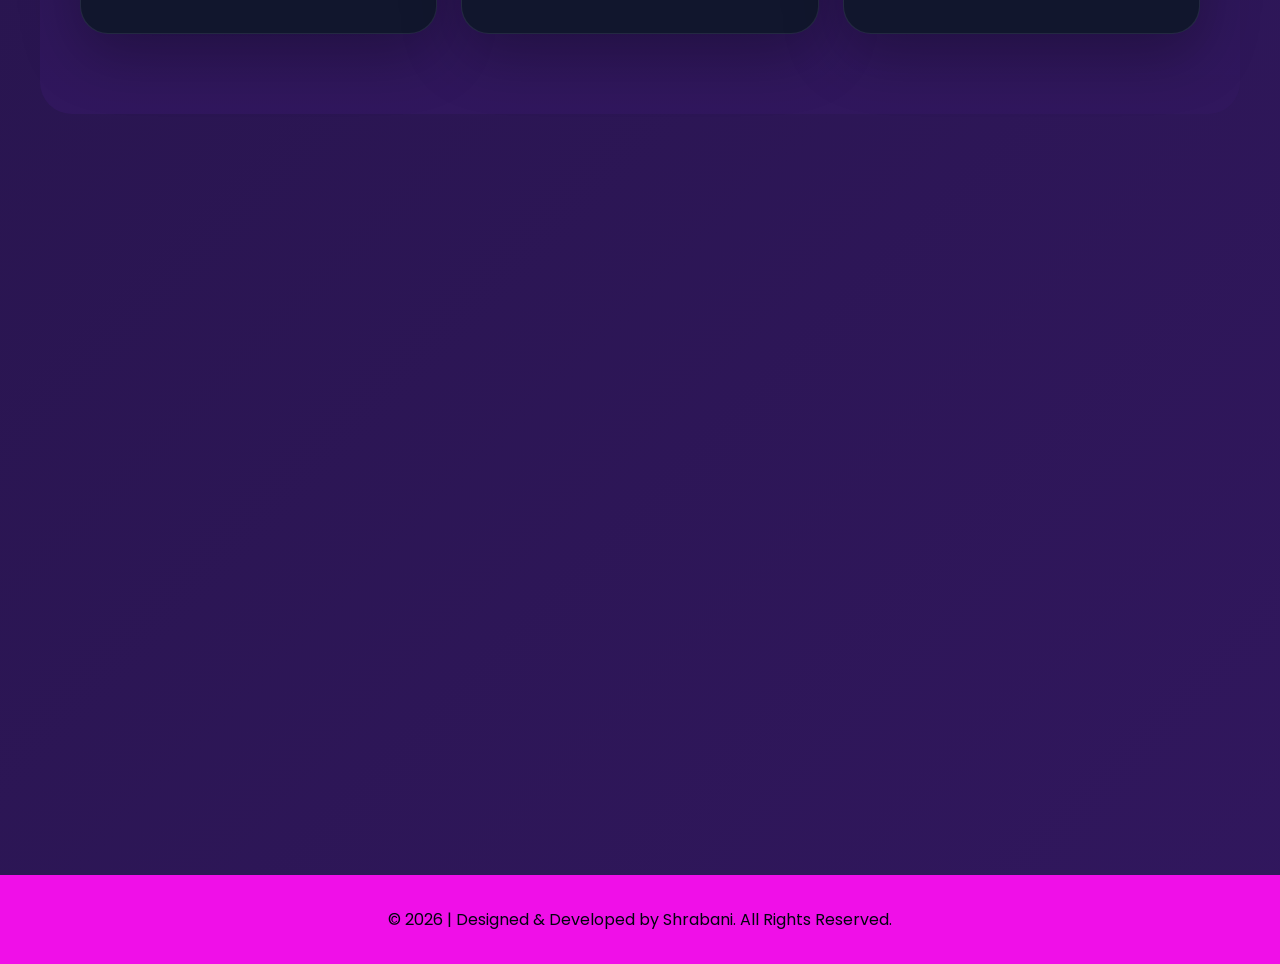
==== commit 2b830612: "Fix this Problem" ====
--- a/index.html
+++ b/index.html
@@ -133,10 +133,9 @@
 
         <article class="experience-card">
           <p class="year">📅 July 2026</p>
-          <h3>Python Programming Intern</h3>
+          <h3>AI ML Intern</h3>
           <p>
-           “Completed a Python Programming Internship focused on real-world application development and problem-solving.
-Worked on Python-based projects to enhance programming, debugging, and logical thinking skills.Enhanced my development skills by working on industry-oriented Python projects.Turning knowledge into practical experience through professional internship opportunities.”
+           Pursuing hands-on training in Artificial Intelligence and Machine Learning. Learning Python programming, Machine Learning, Deep Learning, Computer Vision, and Statistics. Working with data preprocessing, feature engineering, and model evaluation. Building and understanding ML models using Python and industry-standard libraries.Gaining practical exposure to AI concepts through real-world projects and problem-solving.
           </p>
         </article>
       </div>
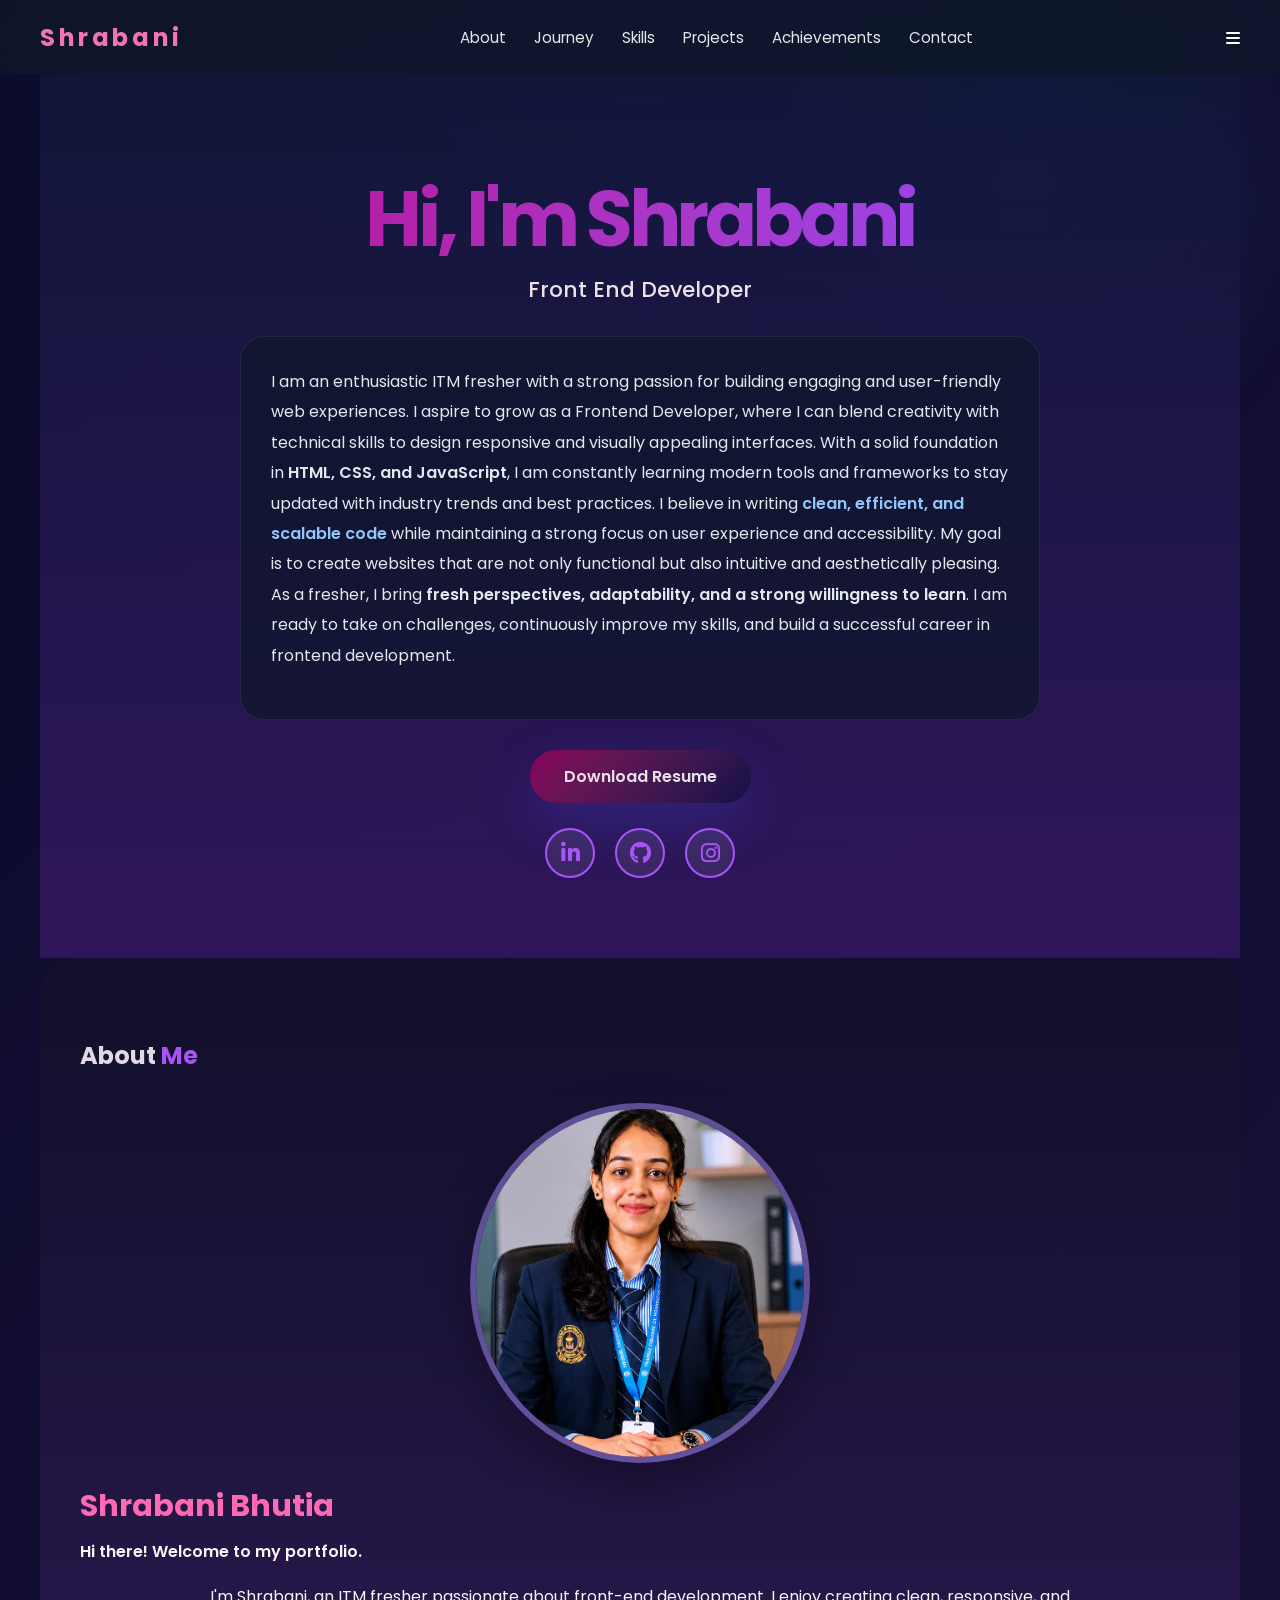
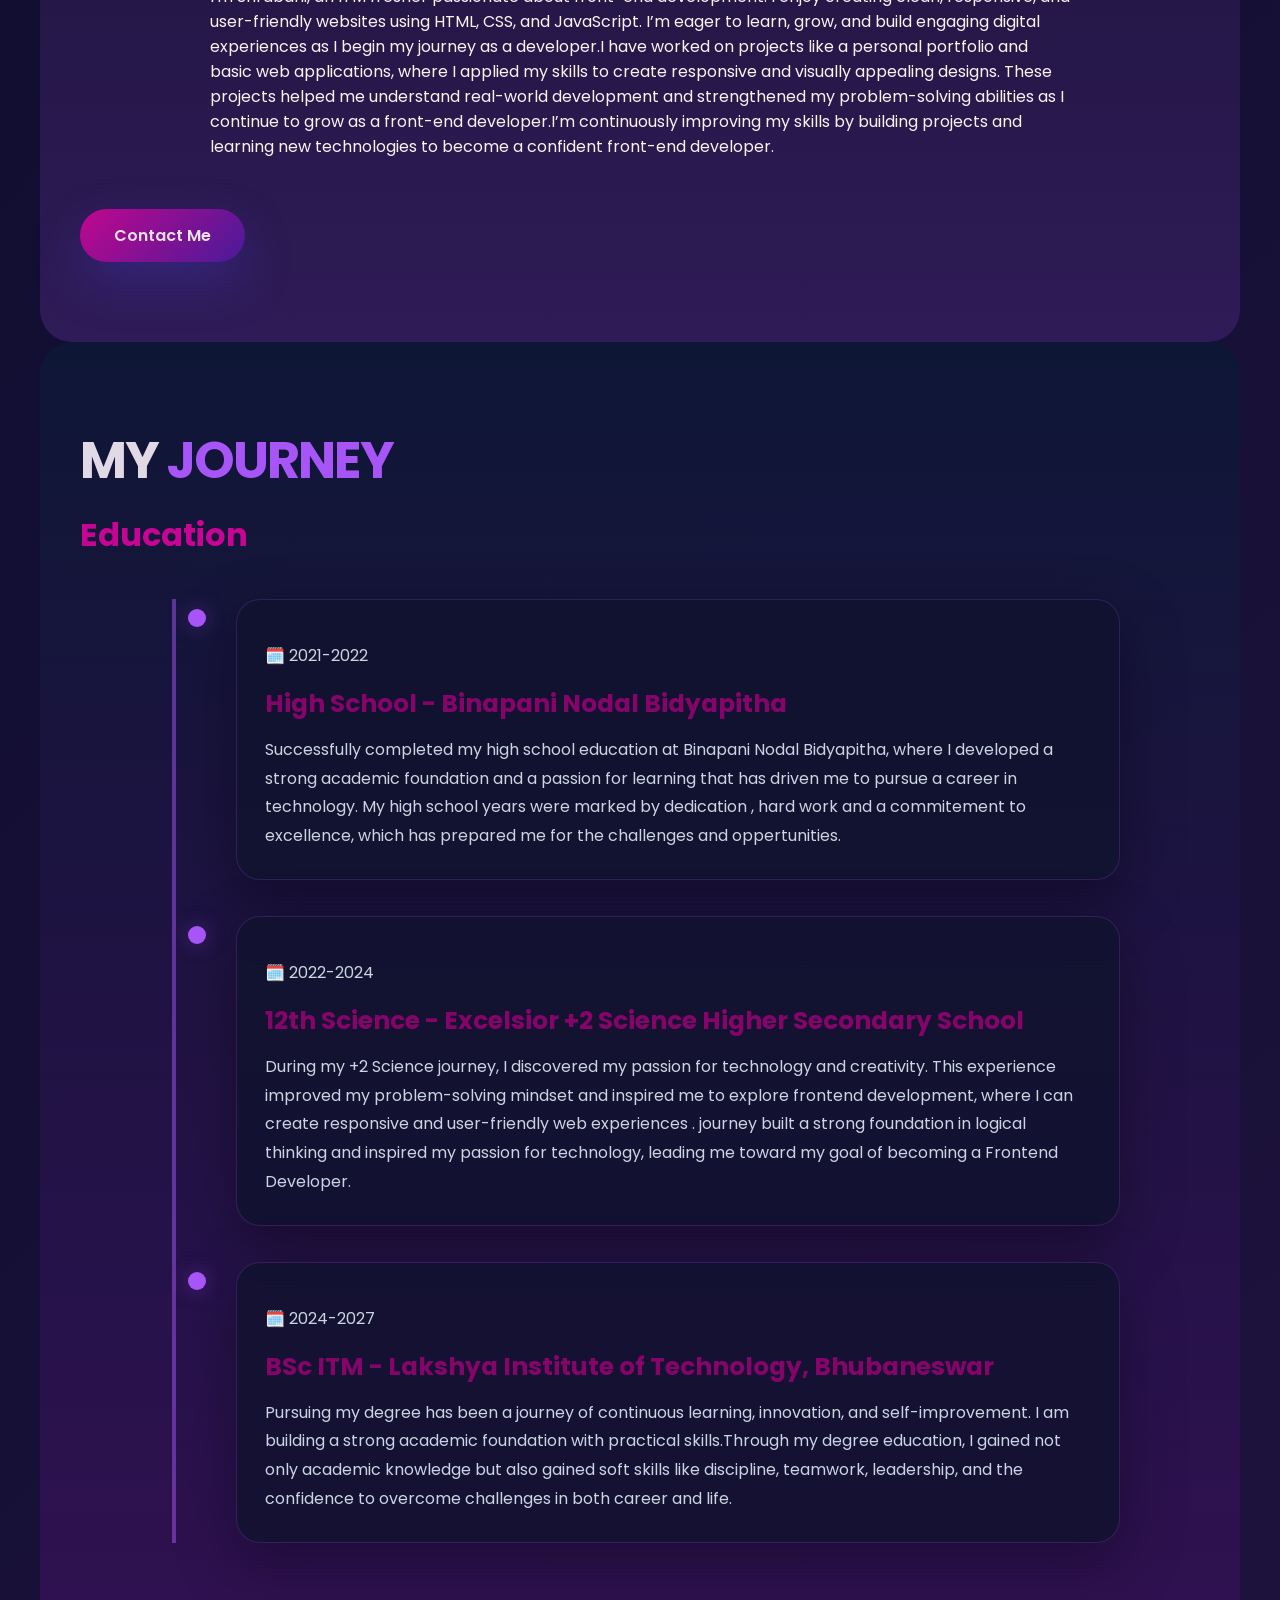
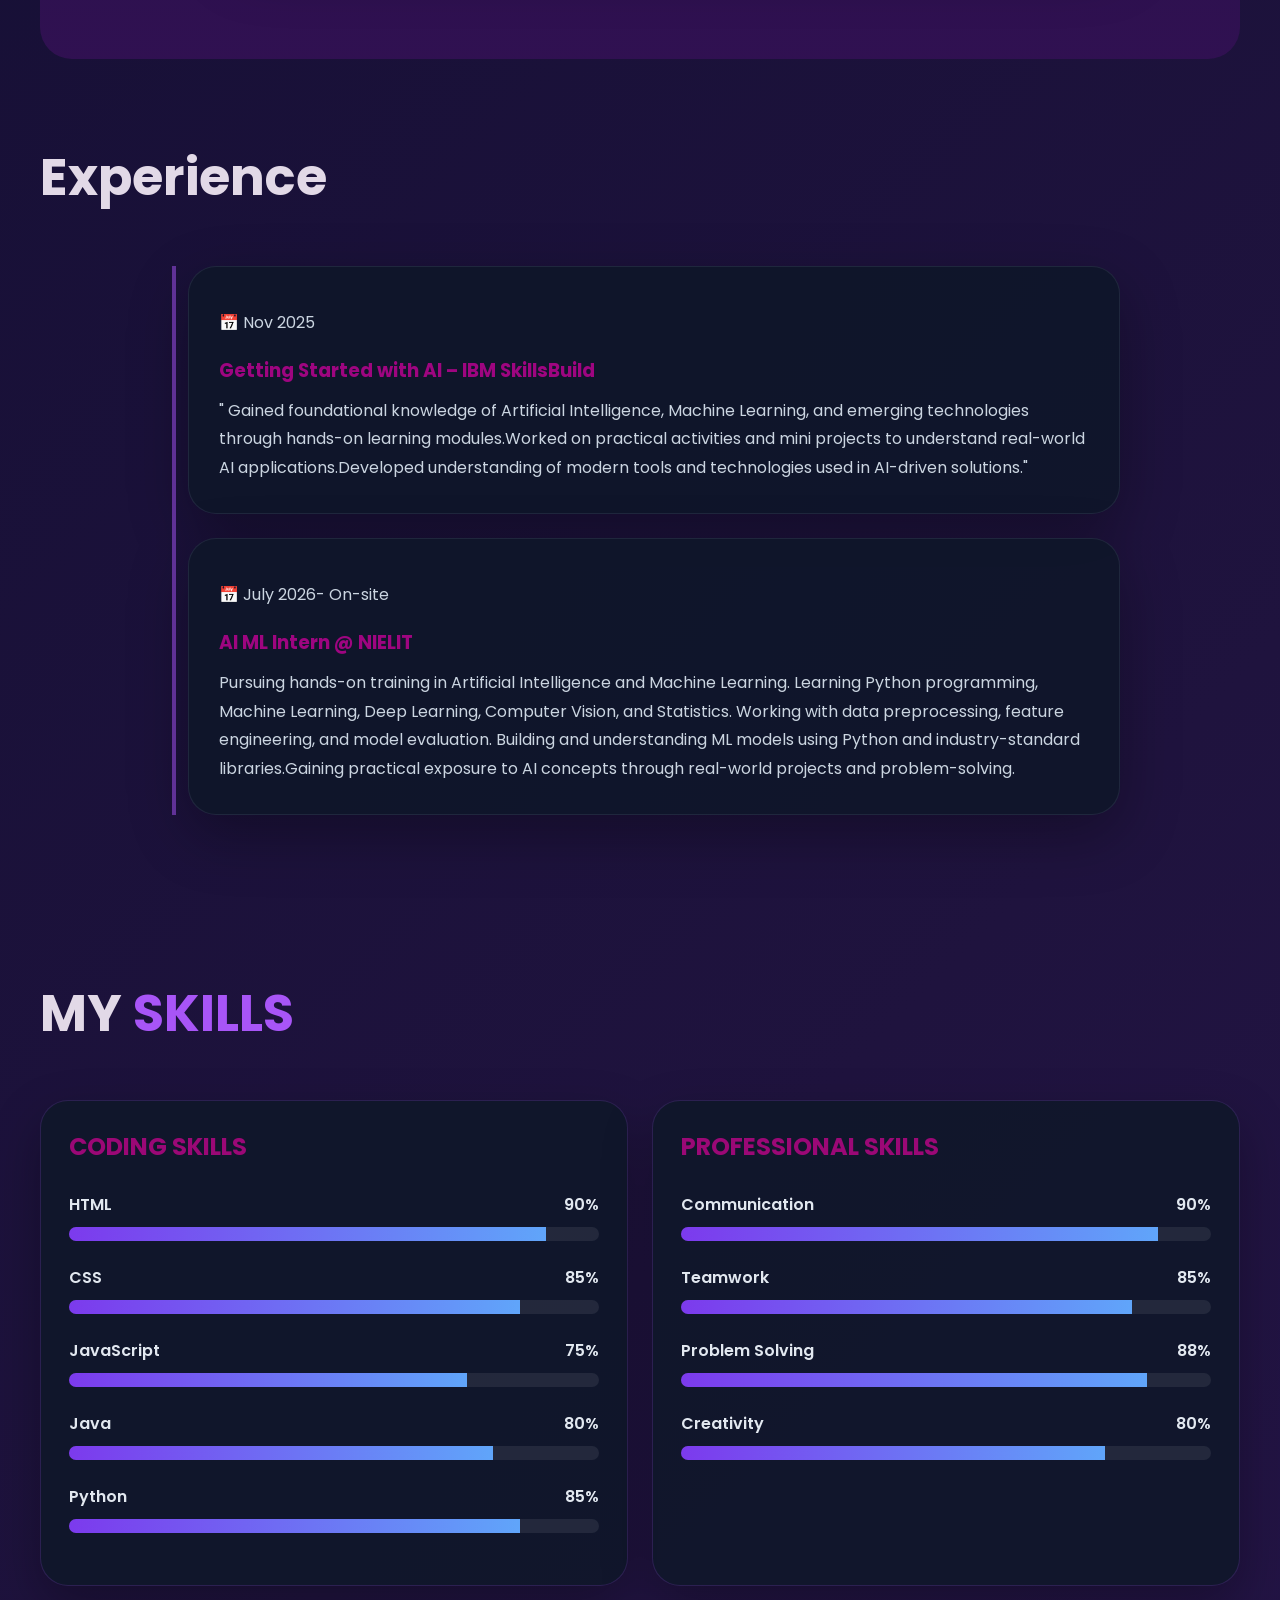
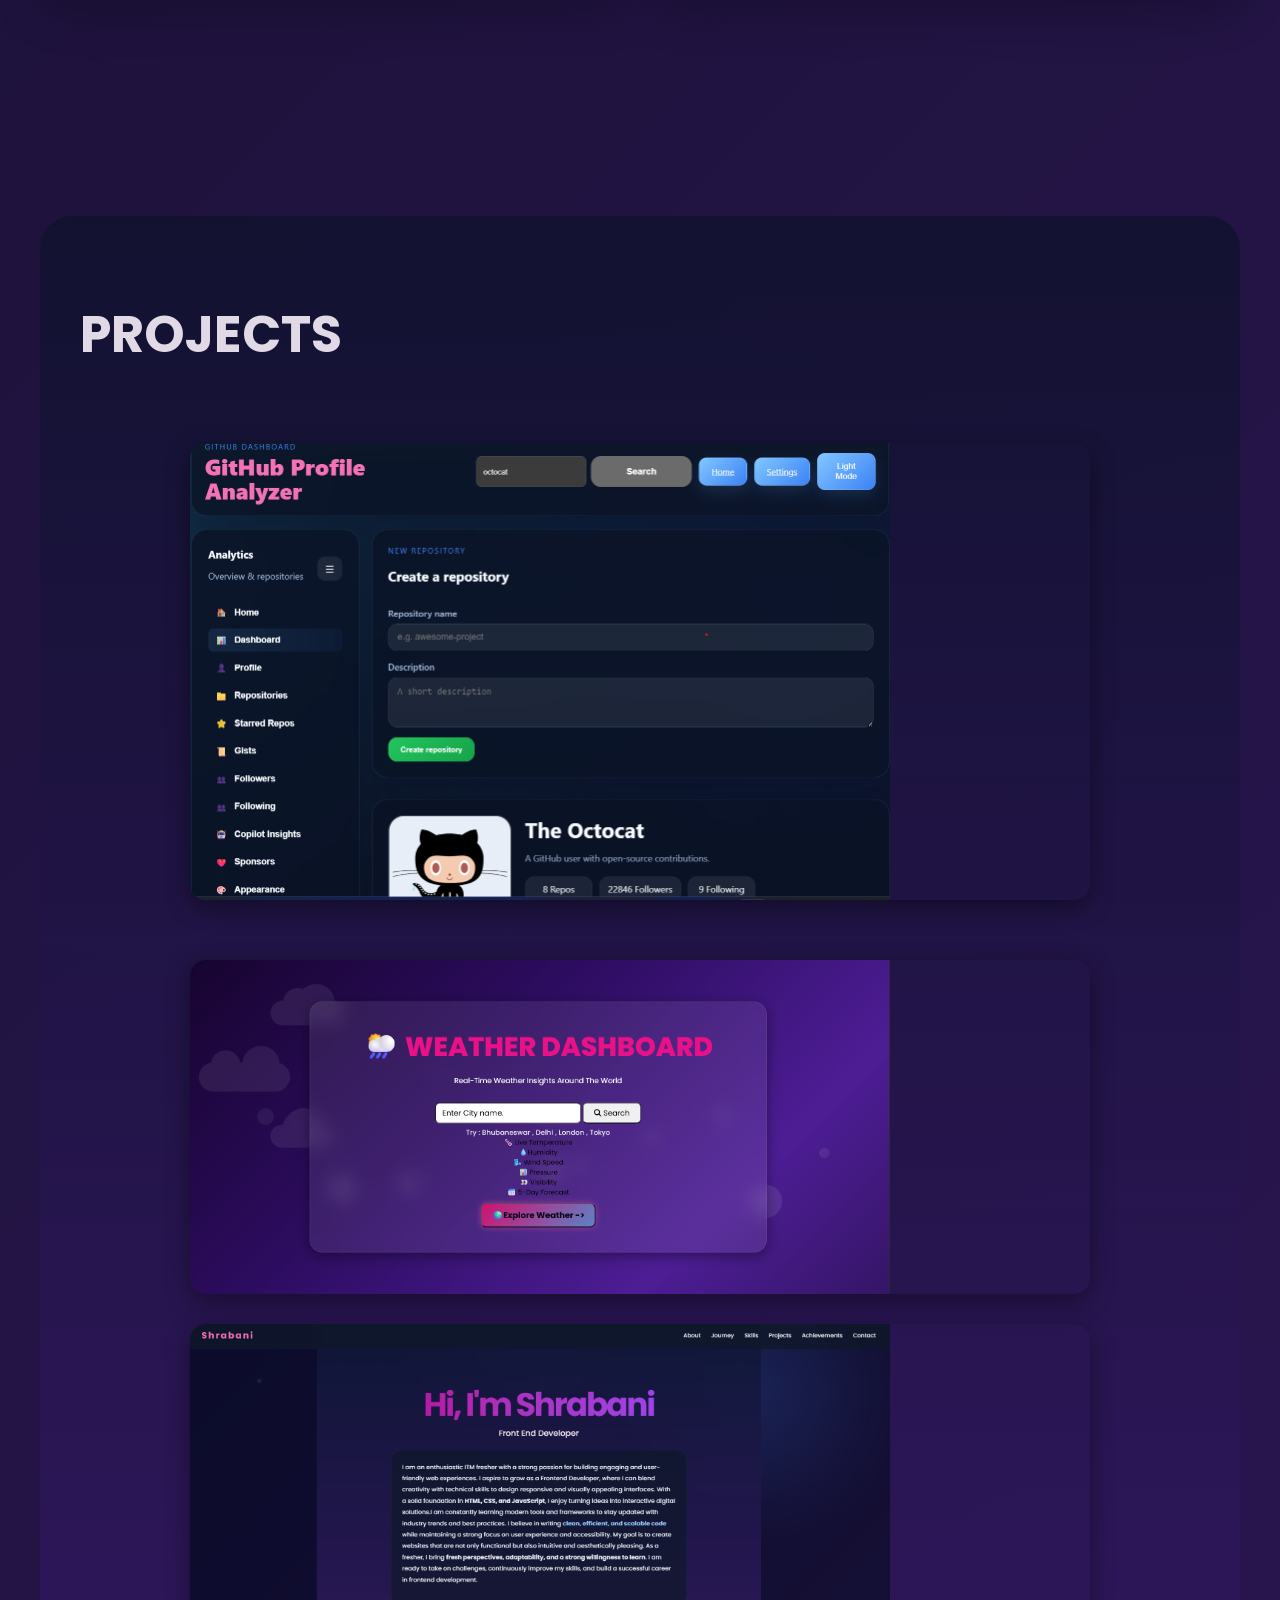
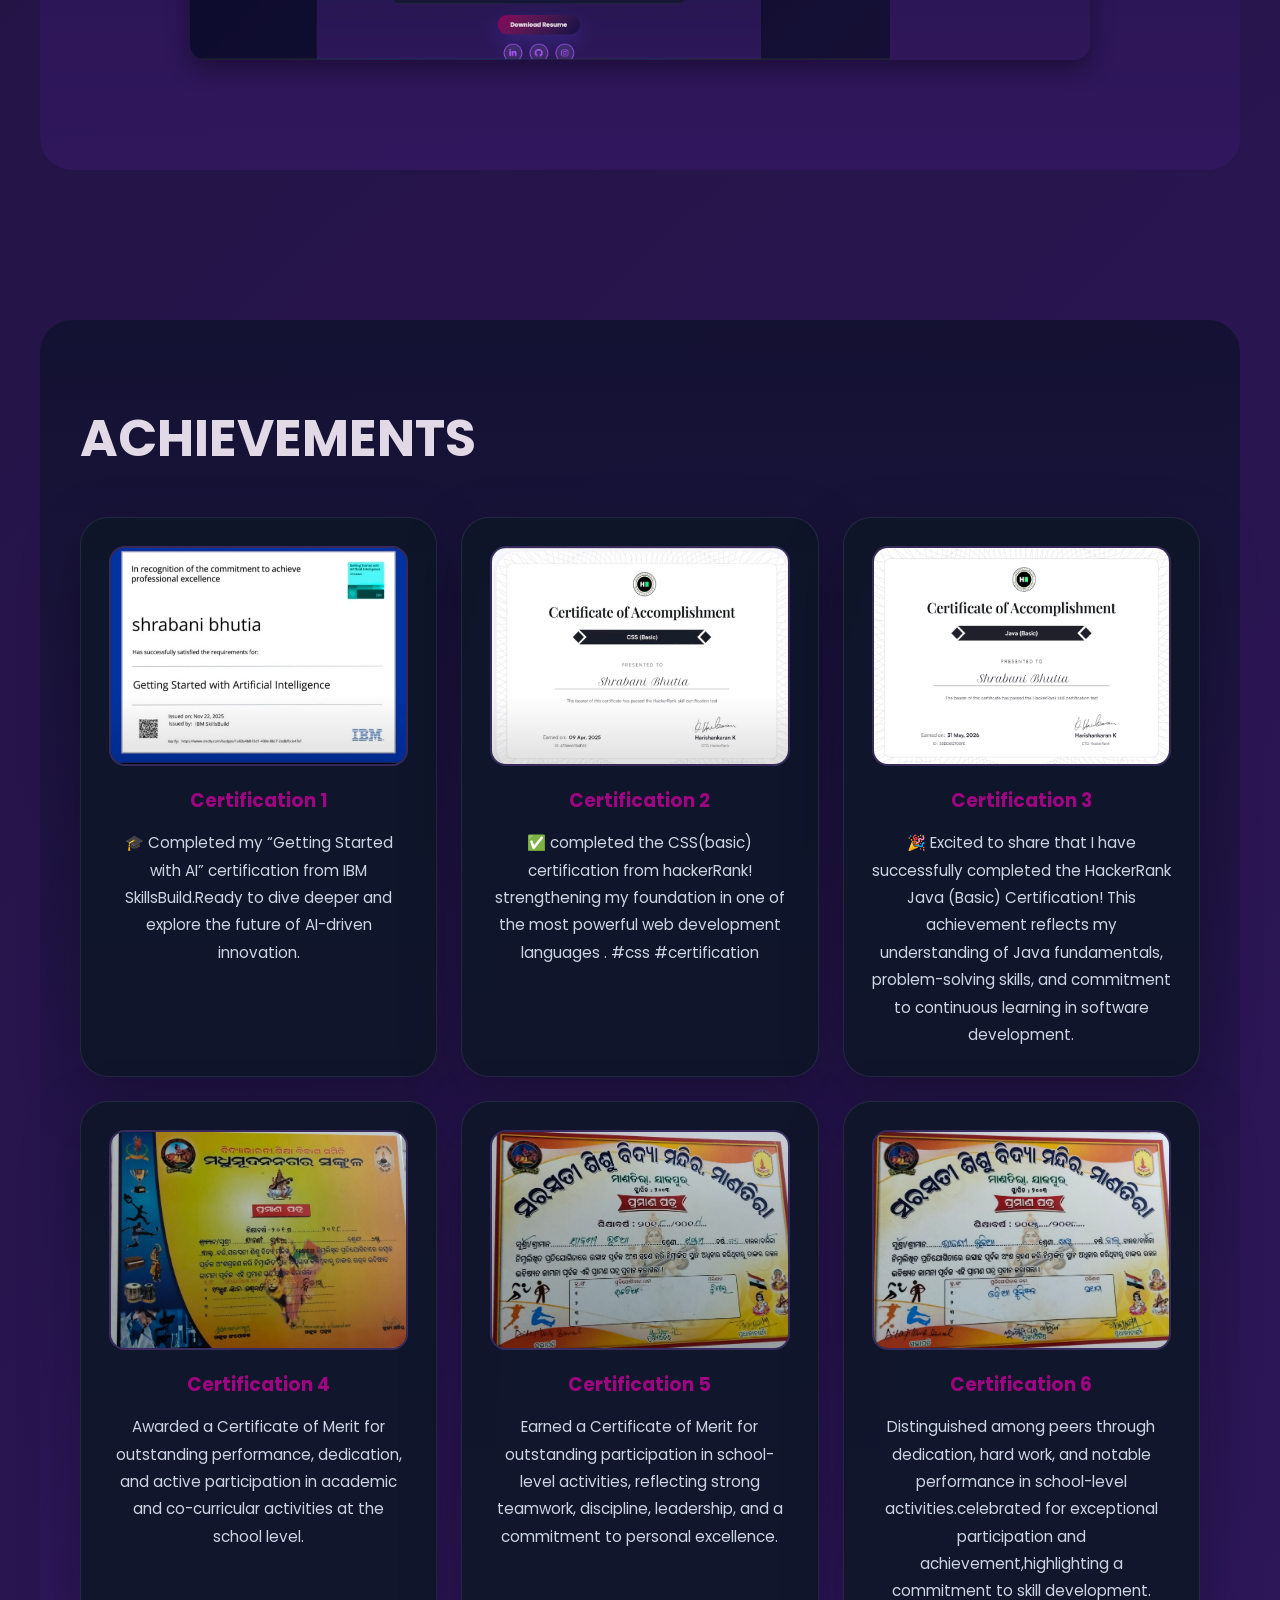
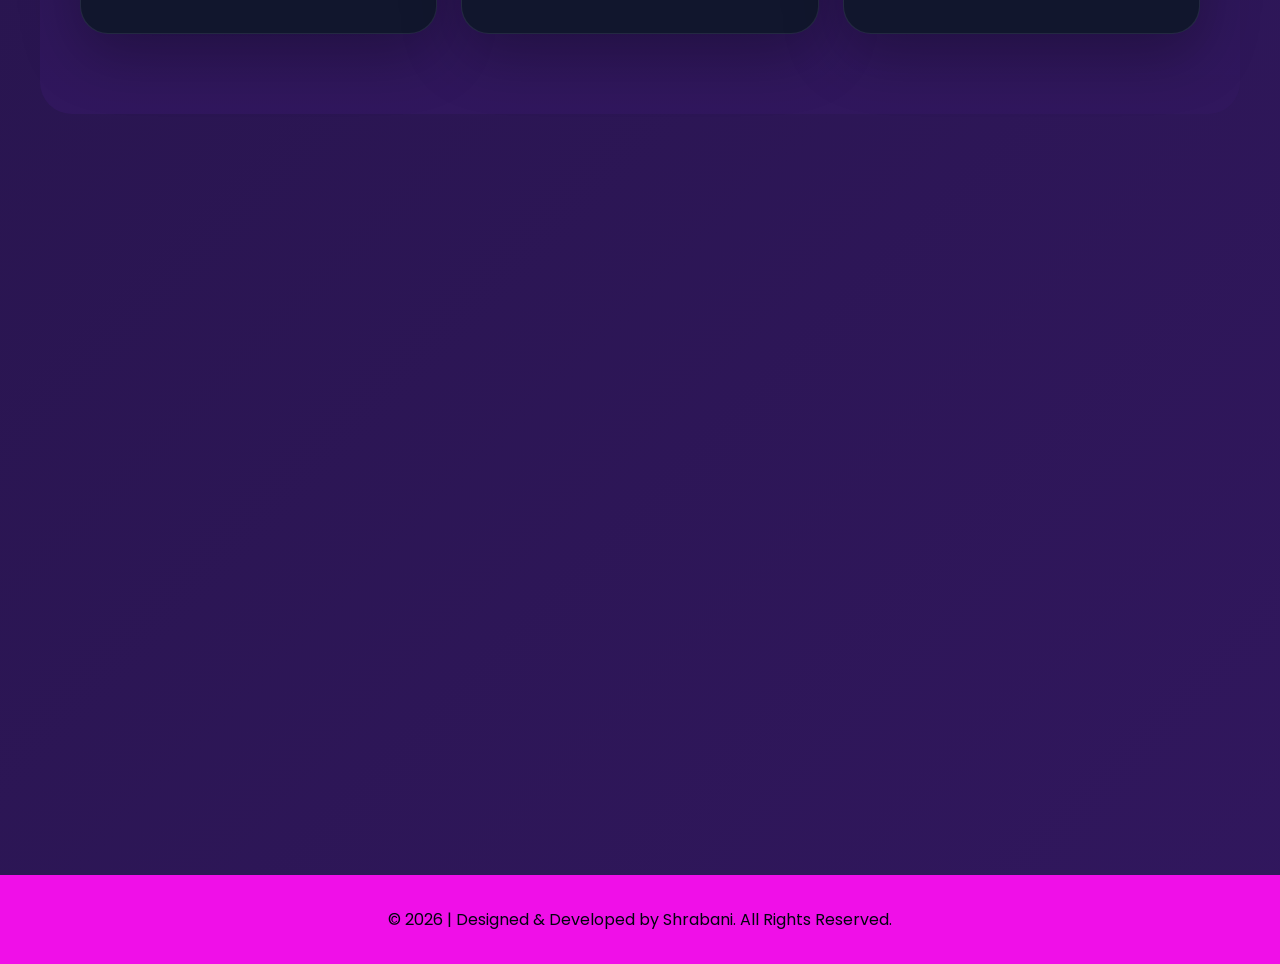
==== commit 506a8043: "Fix this problem" ====
--- a/index.html
+++ b/index.html
@@ -132,8 +132,8 @@
         </article>
 
         <article class="experience-card">
-          <p class="year">📅 July 2026</p>
-          <h3>AI ML Intern</h3>
+          <p class="year">📅 July 2026- On-site</p>
+          <h3>AI ML Intern @ NIELIT</h3>
           <p>
            Pursuing hands-on training in Artificial Intelligence and Machine Learning. Learning Python programming, Machine Learning, Deep Learning, Computer Vision, and Statistics. Working with data preprocessing, feature engineering, and model evaluation. Building and understanding ML models using Python and industry-standard libraries.Gaining practical exposure to AI concepts through real-world projects and problem-solving.
           </p>
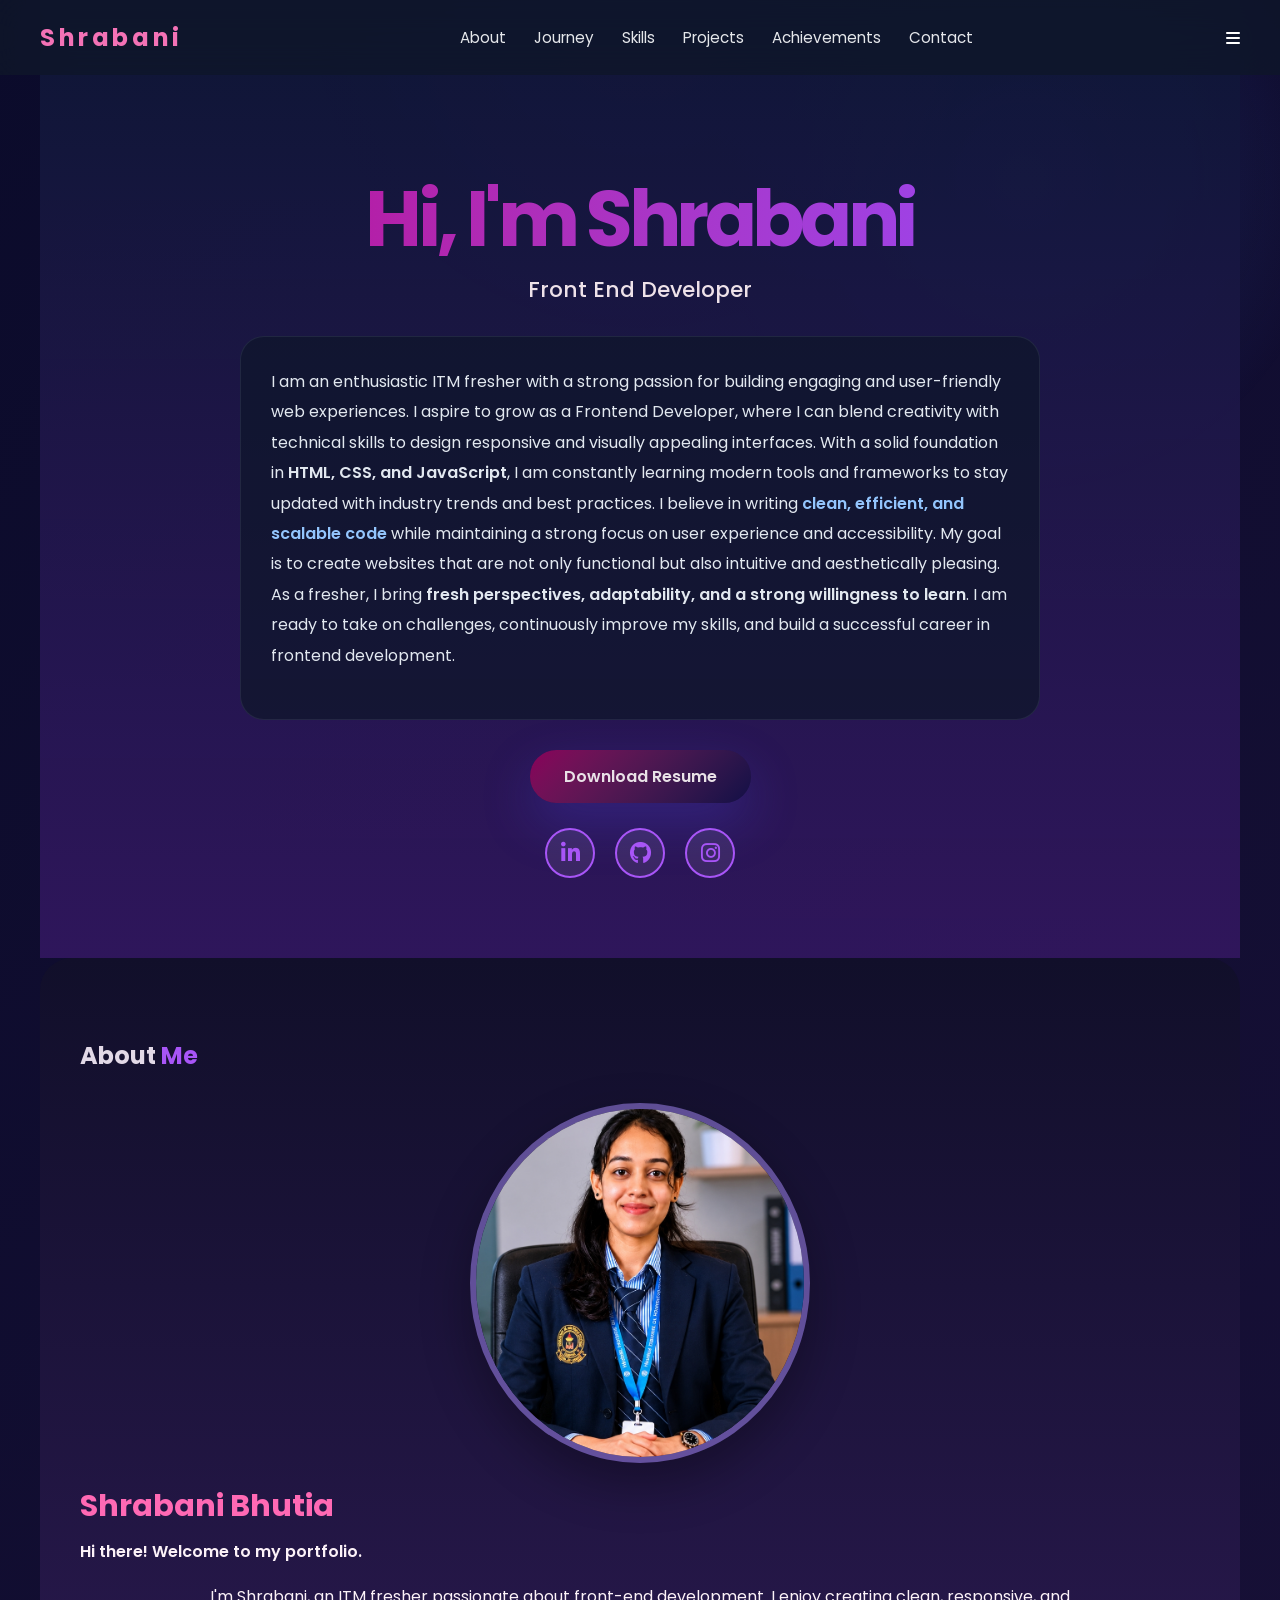
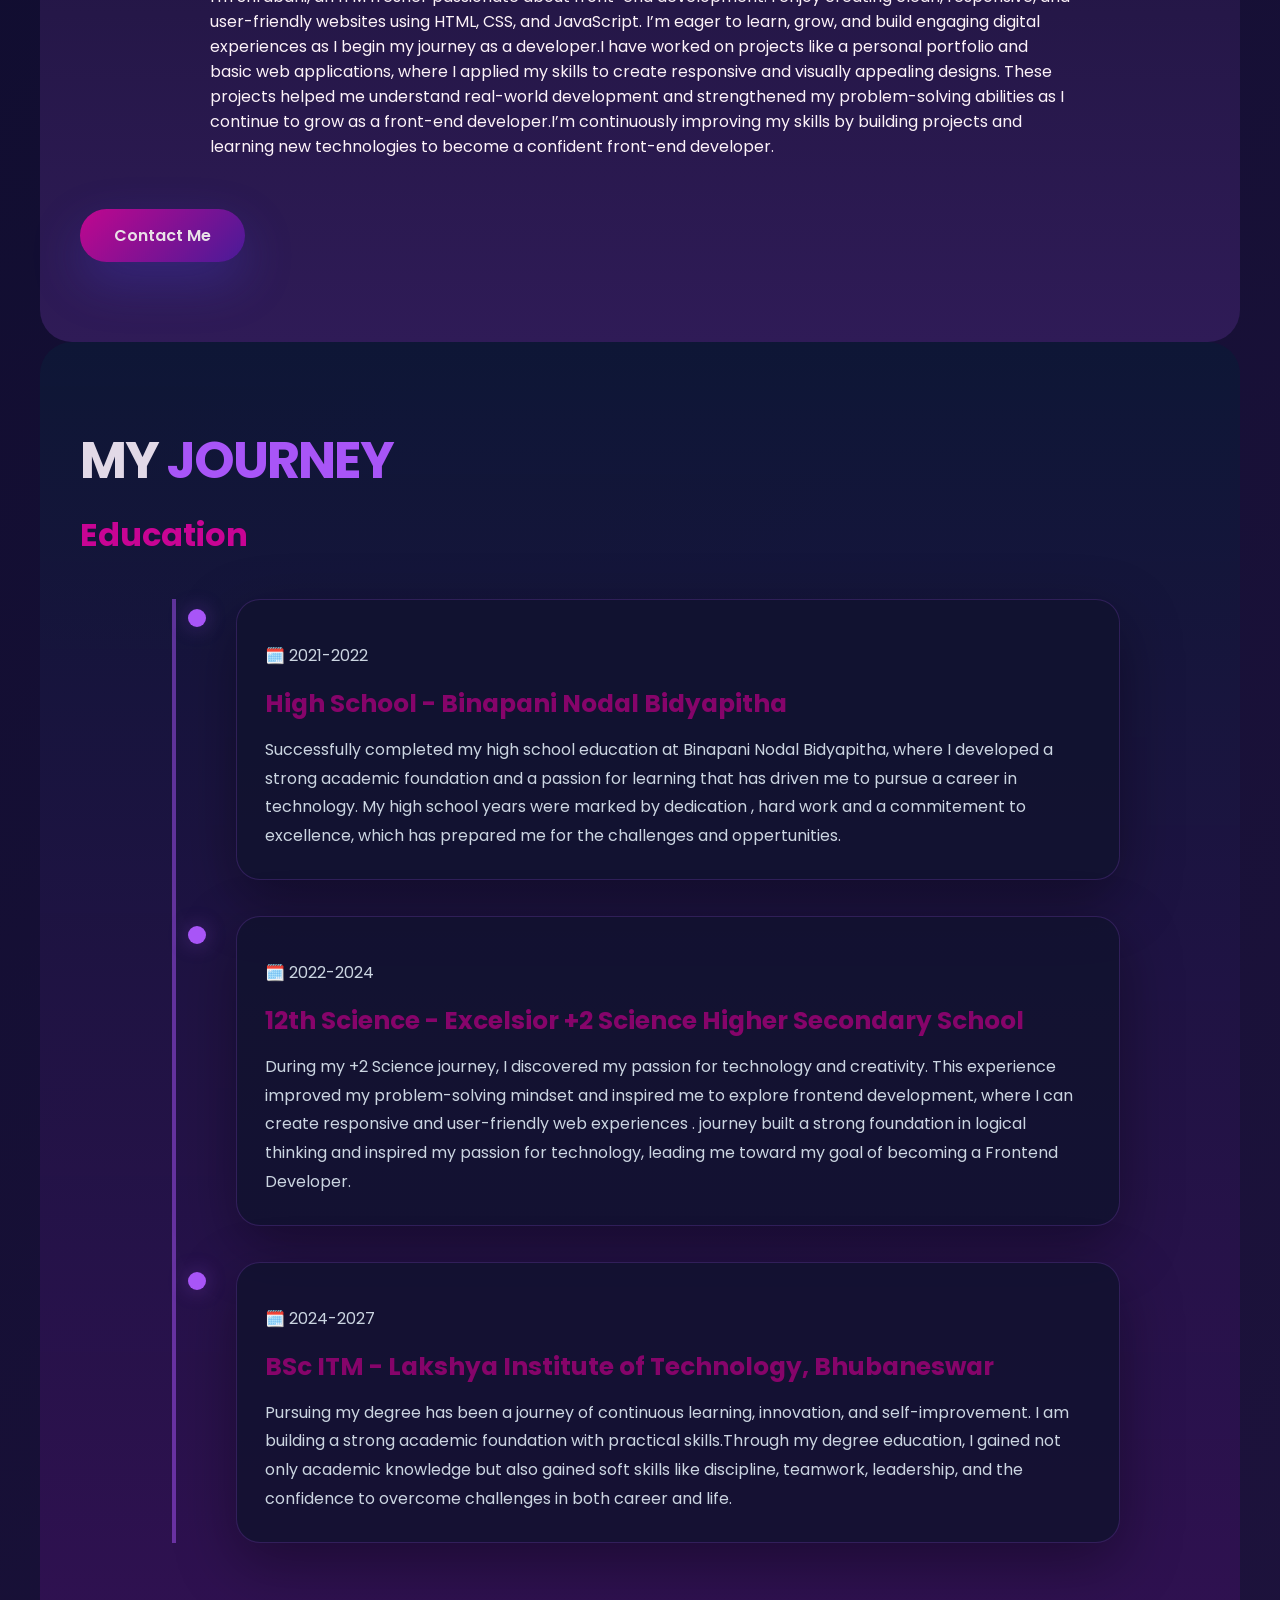
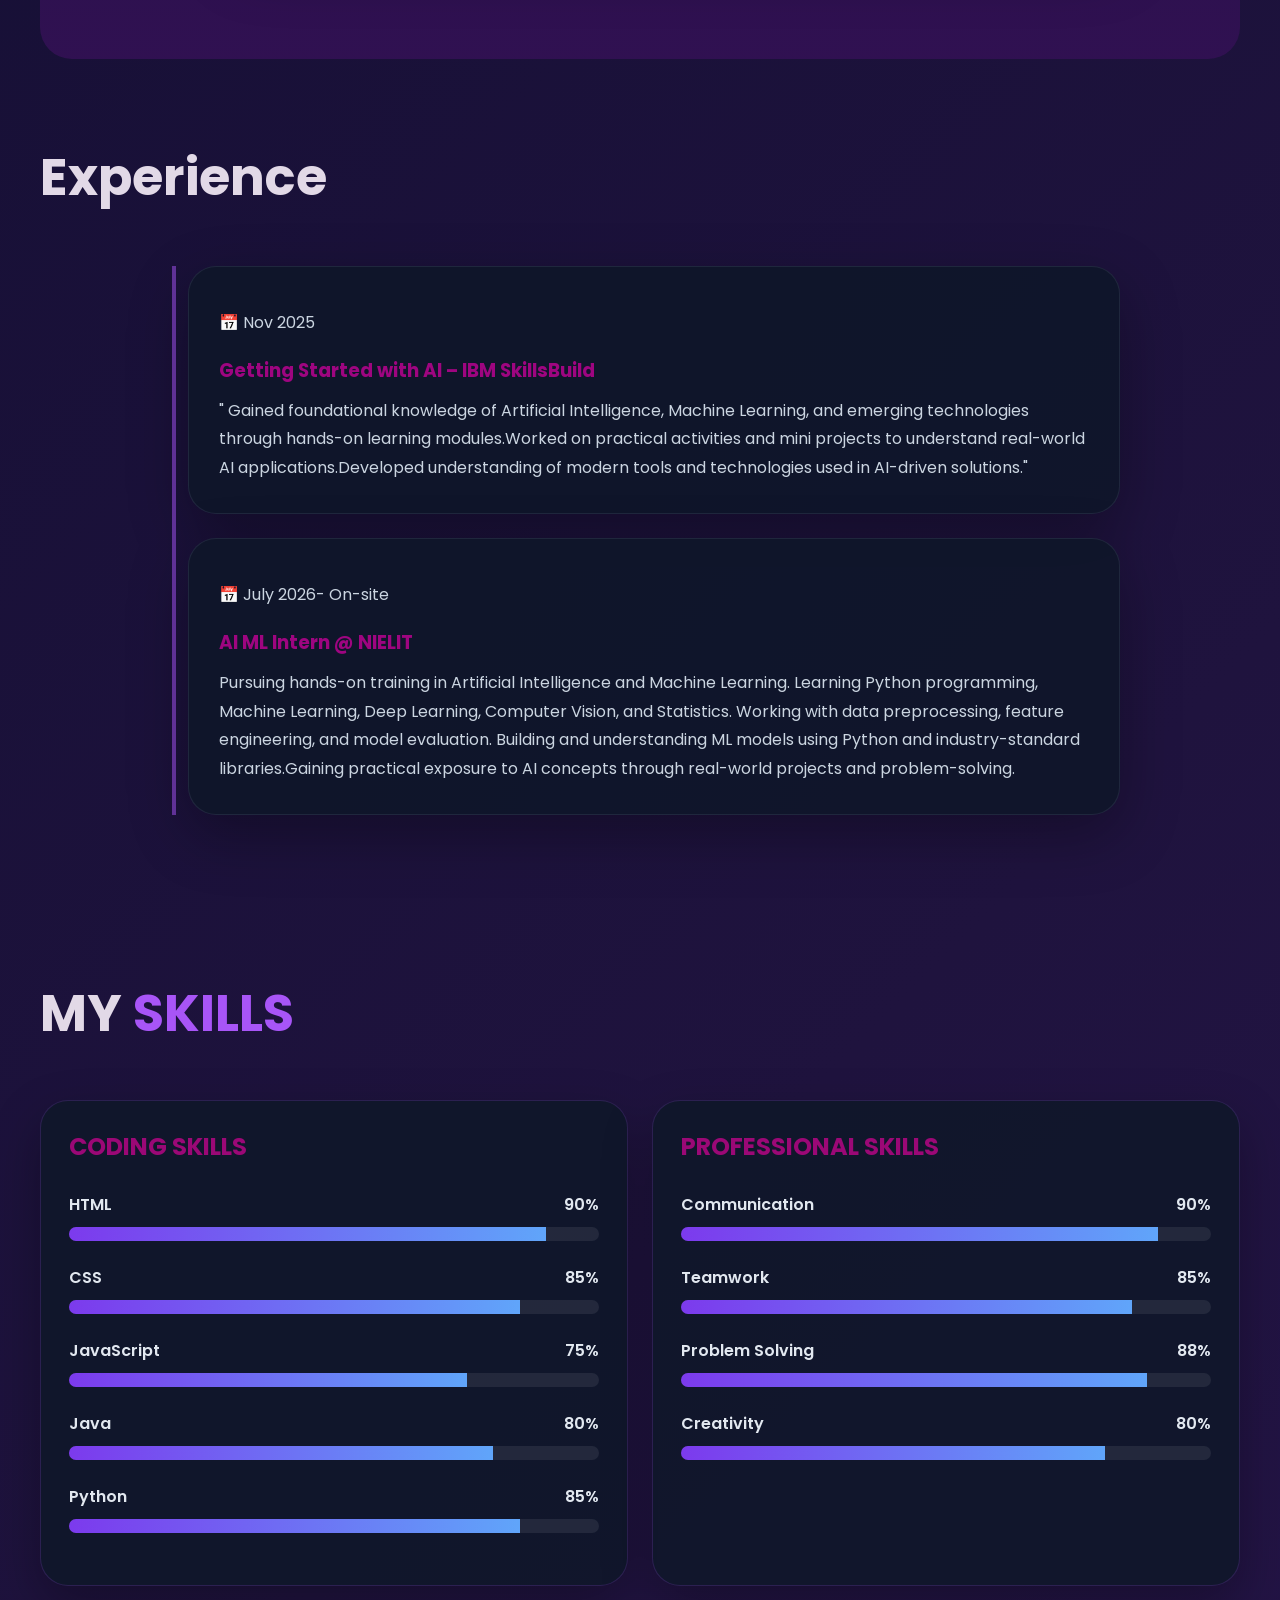
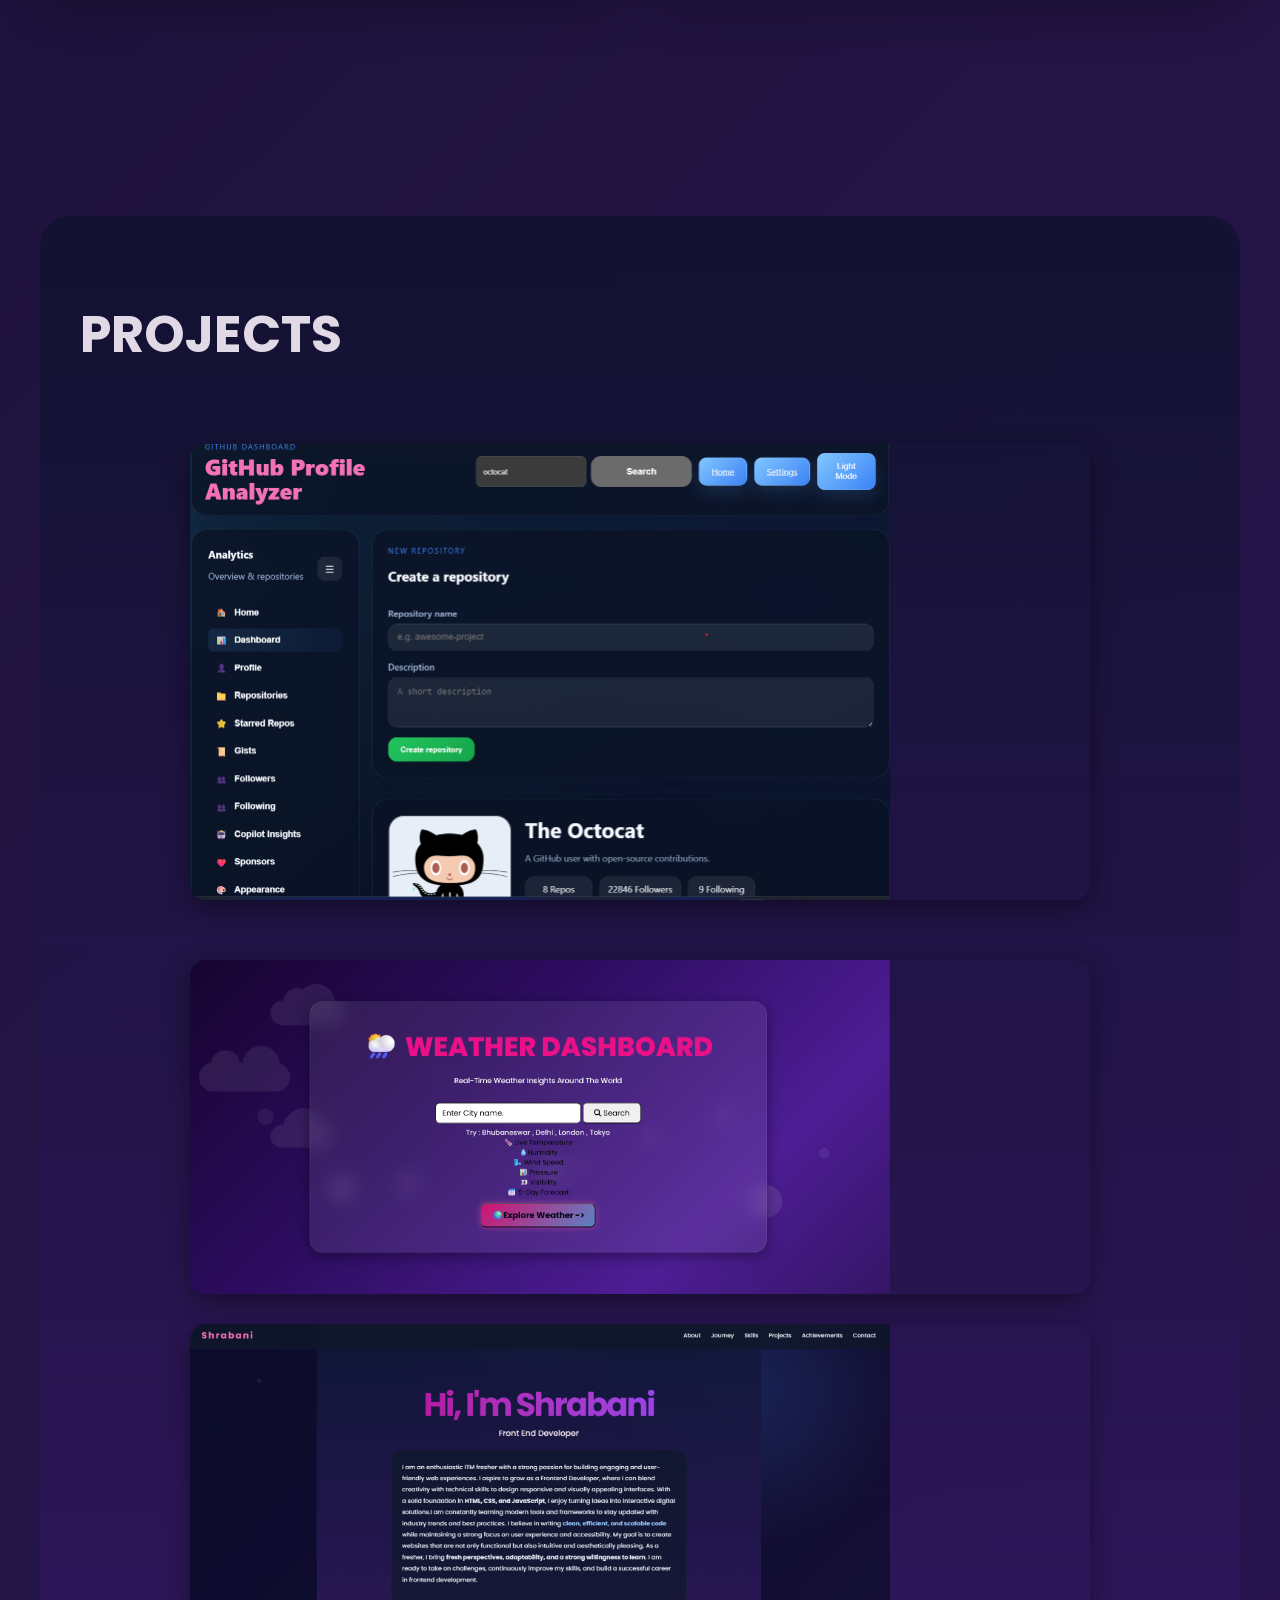
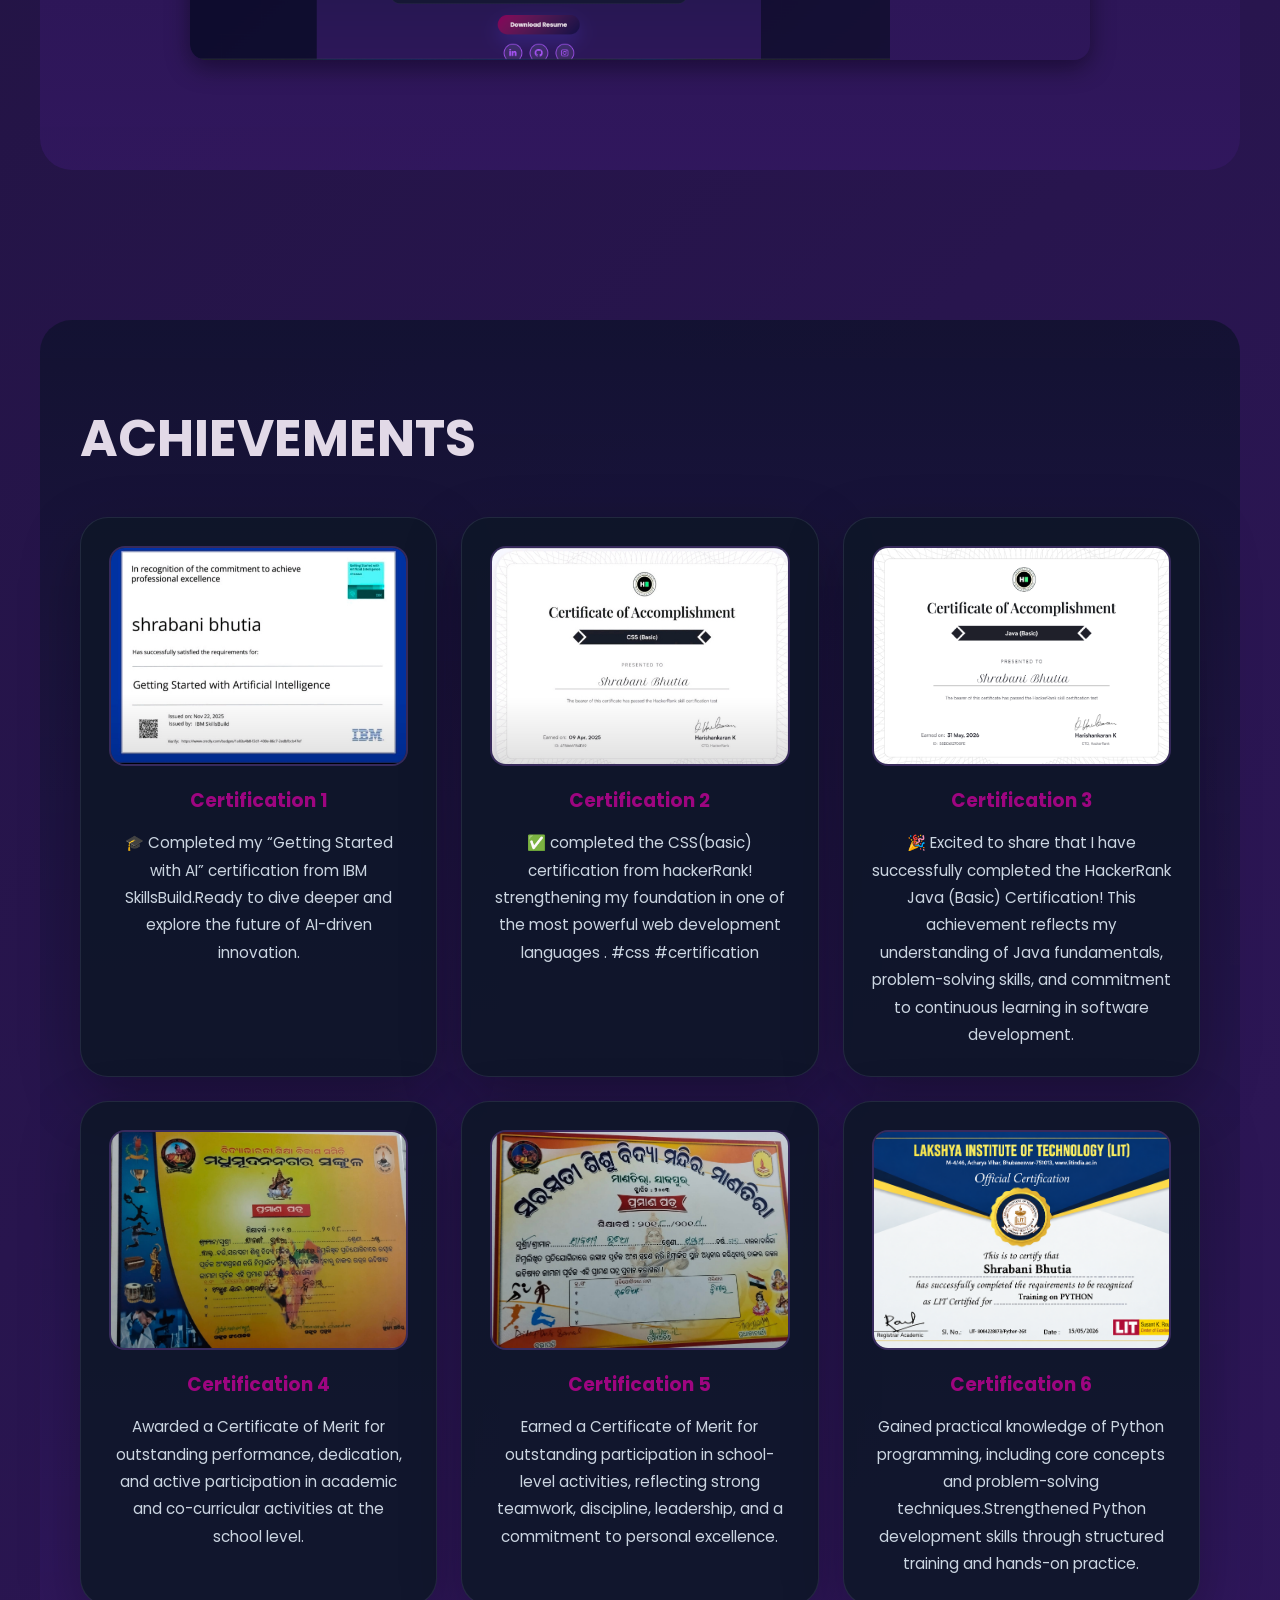
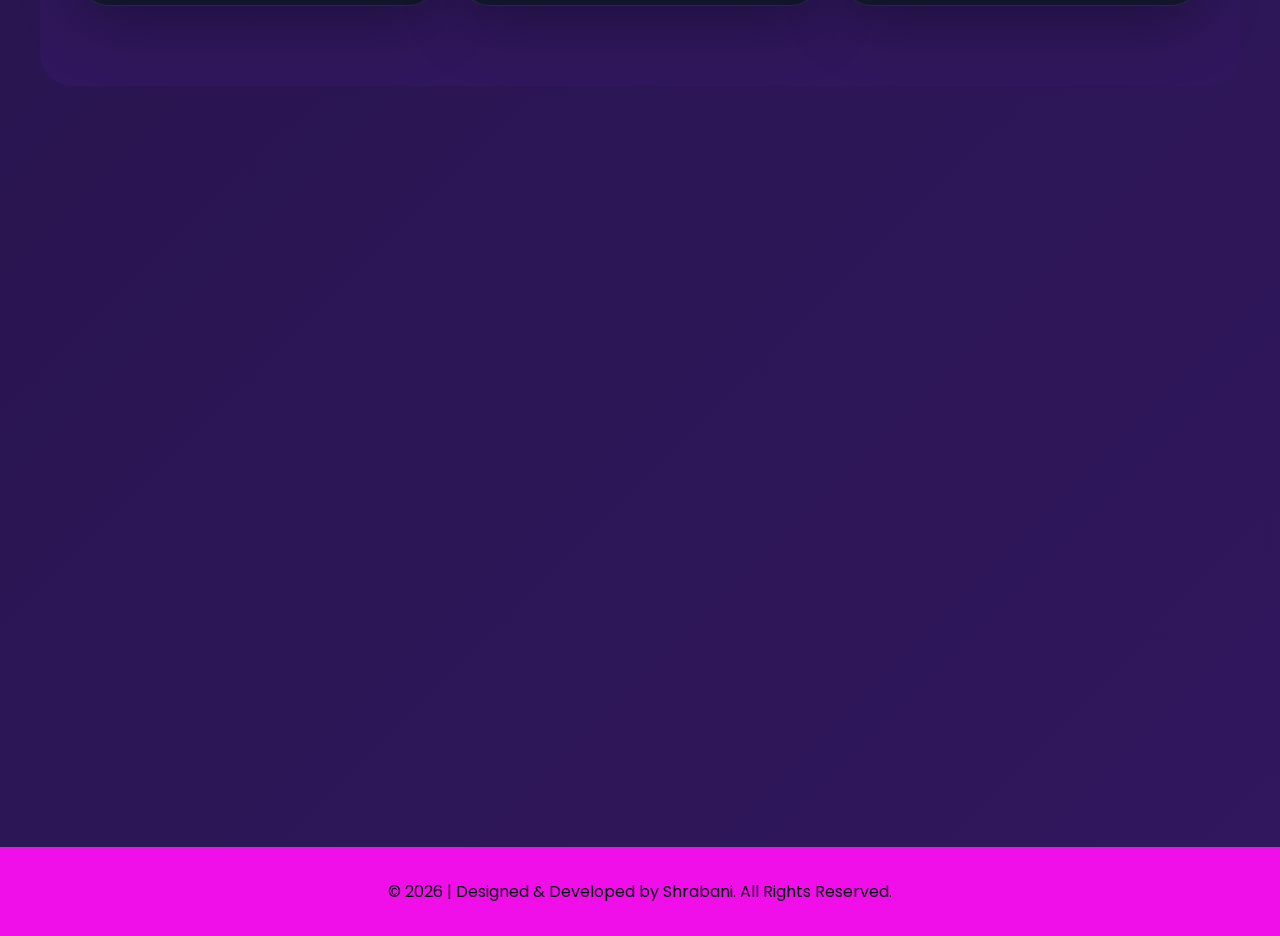
==== commit 9276d5ee: "fix this problem" ====
--- a/index.html
+++ b/index.html
@@ -291,10 +291,10 @@
         </article>
         <article class="achievement-card">
           <div class="cert-image-container">
-            <img src="cert-6.jpg" alt="Certification 6" class="cert-image">
+            <img src="python_certificate.png" alt="Certification 6" class="cert-image">
           </div>
           <h3>Certification 6</h3>
-          <p class="cert-description">Distinguished among peers through dedication, hard work, and notable performance in school-level activities.celebrated for exceptional participation and achievement,highlighting a commitment to skill development.</p>
+          <p class="cert-description">Gained practical knowledge of Python programming, including core concepts and problem-solving techniques.Strengthened Python development skills through structured training and hands-on practice.</p>
         </article>
       </div>
     </section>
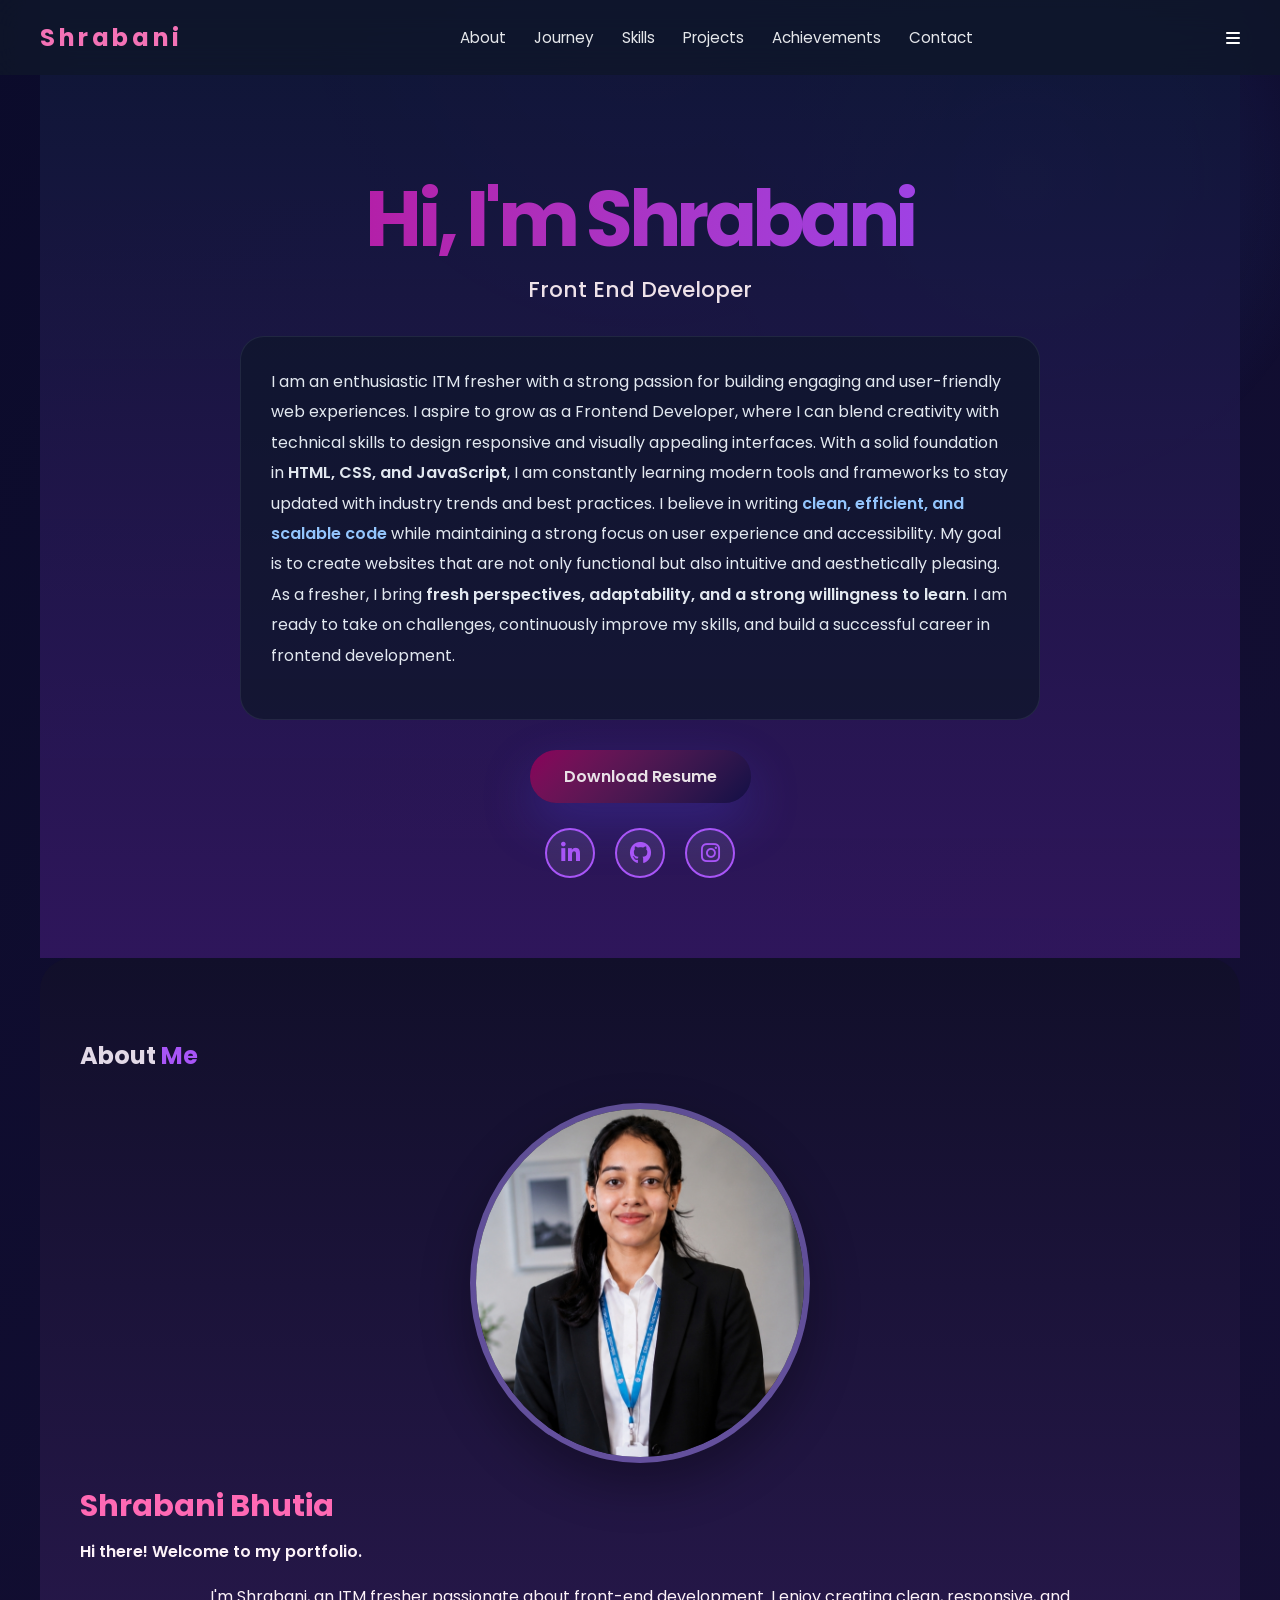
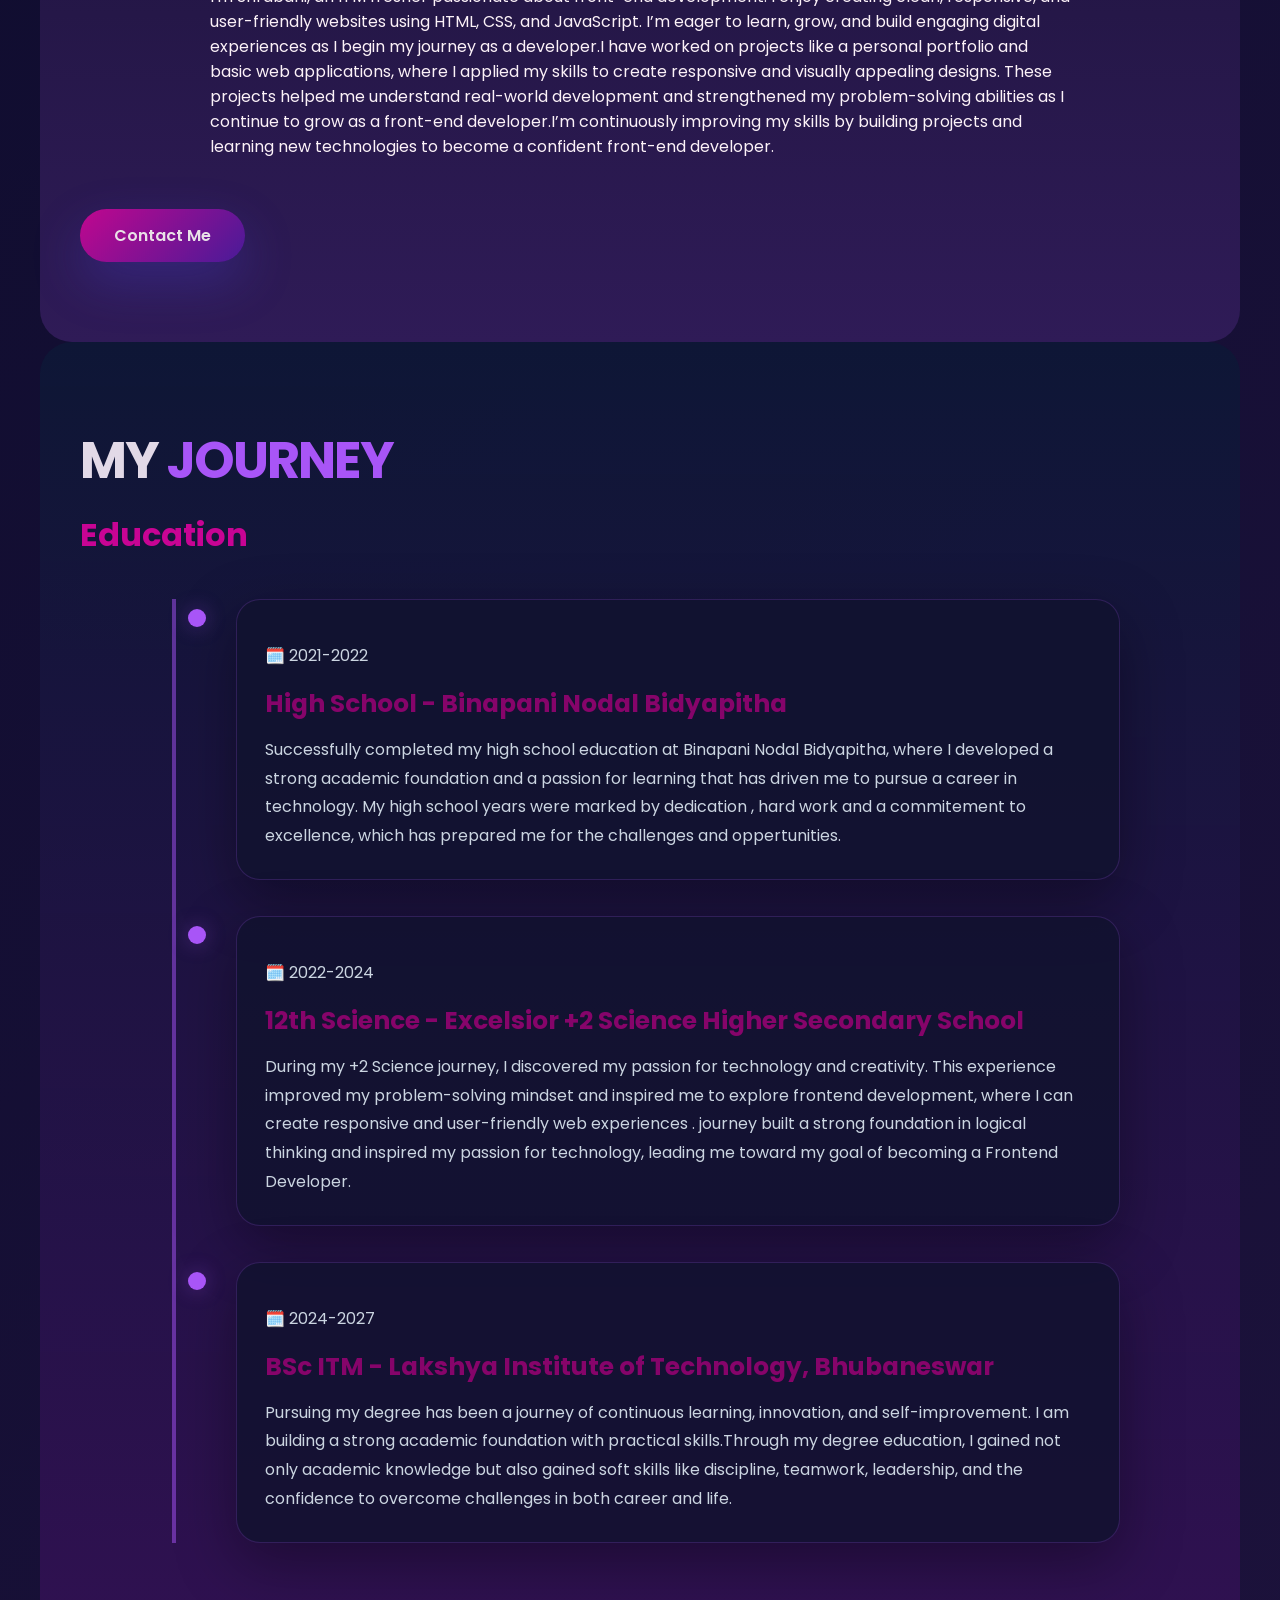
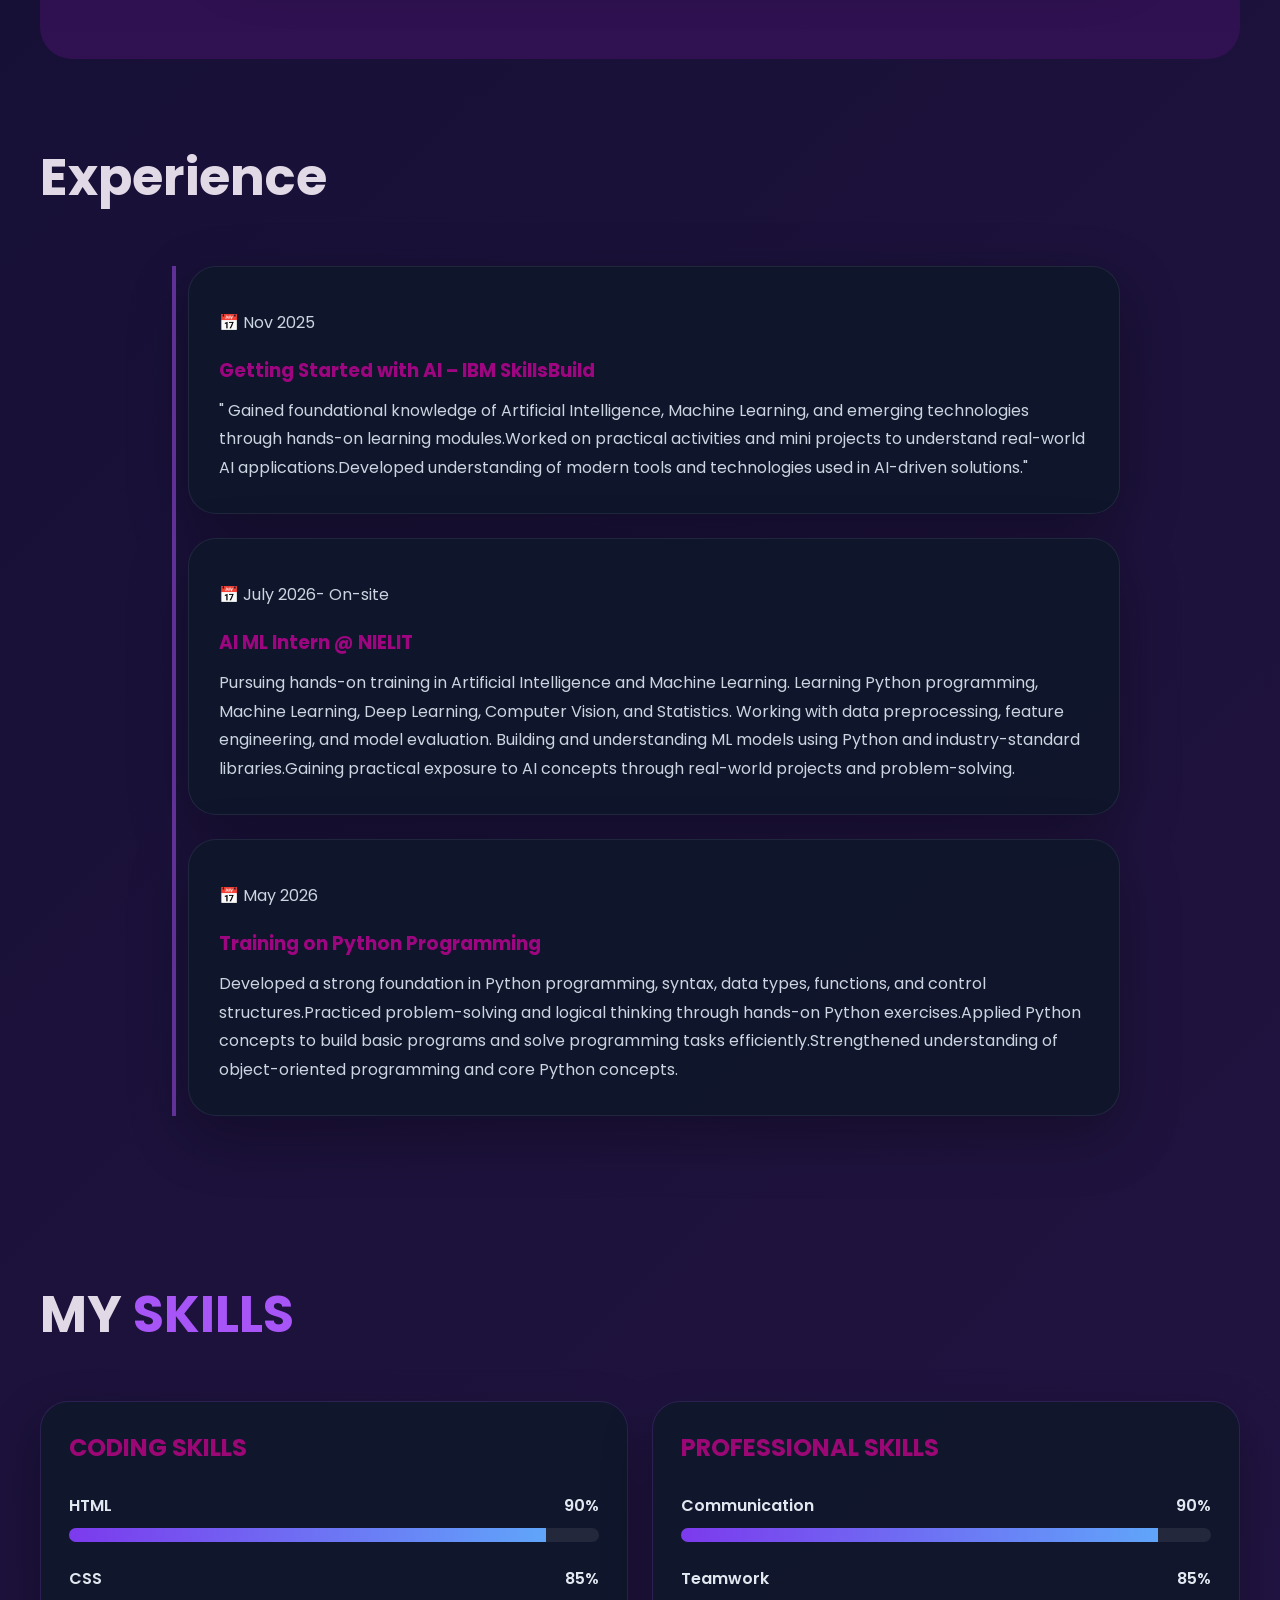
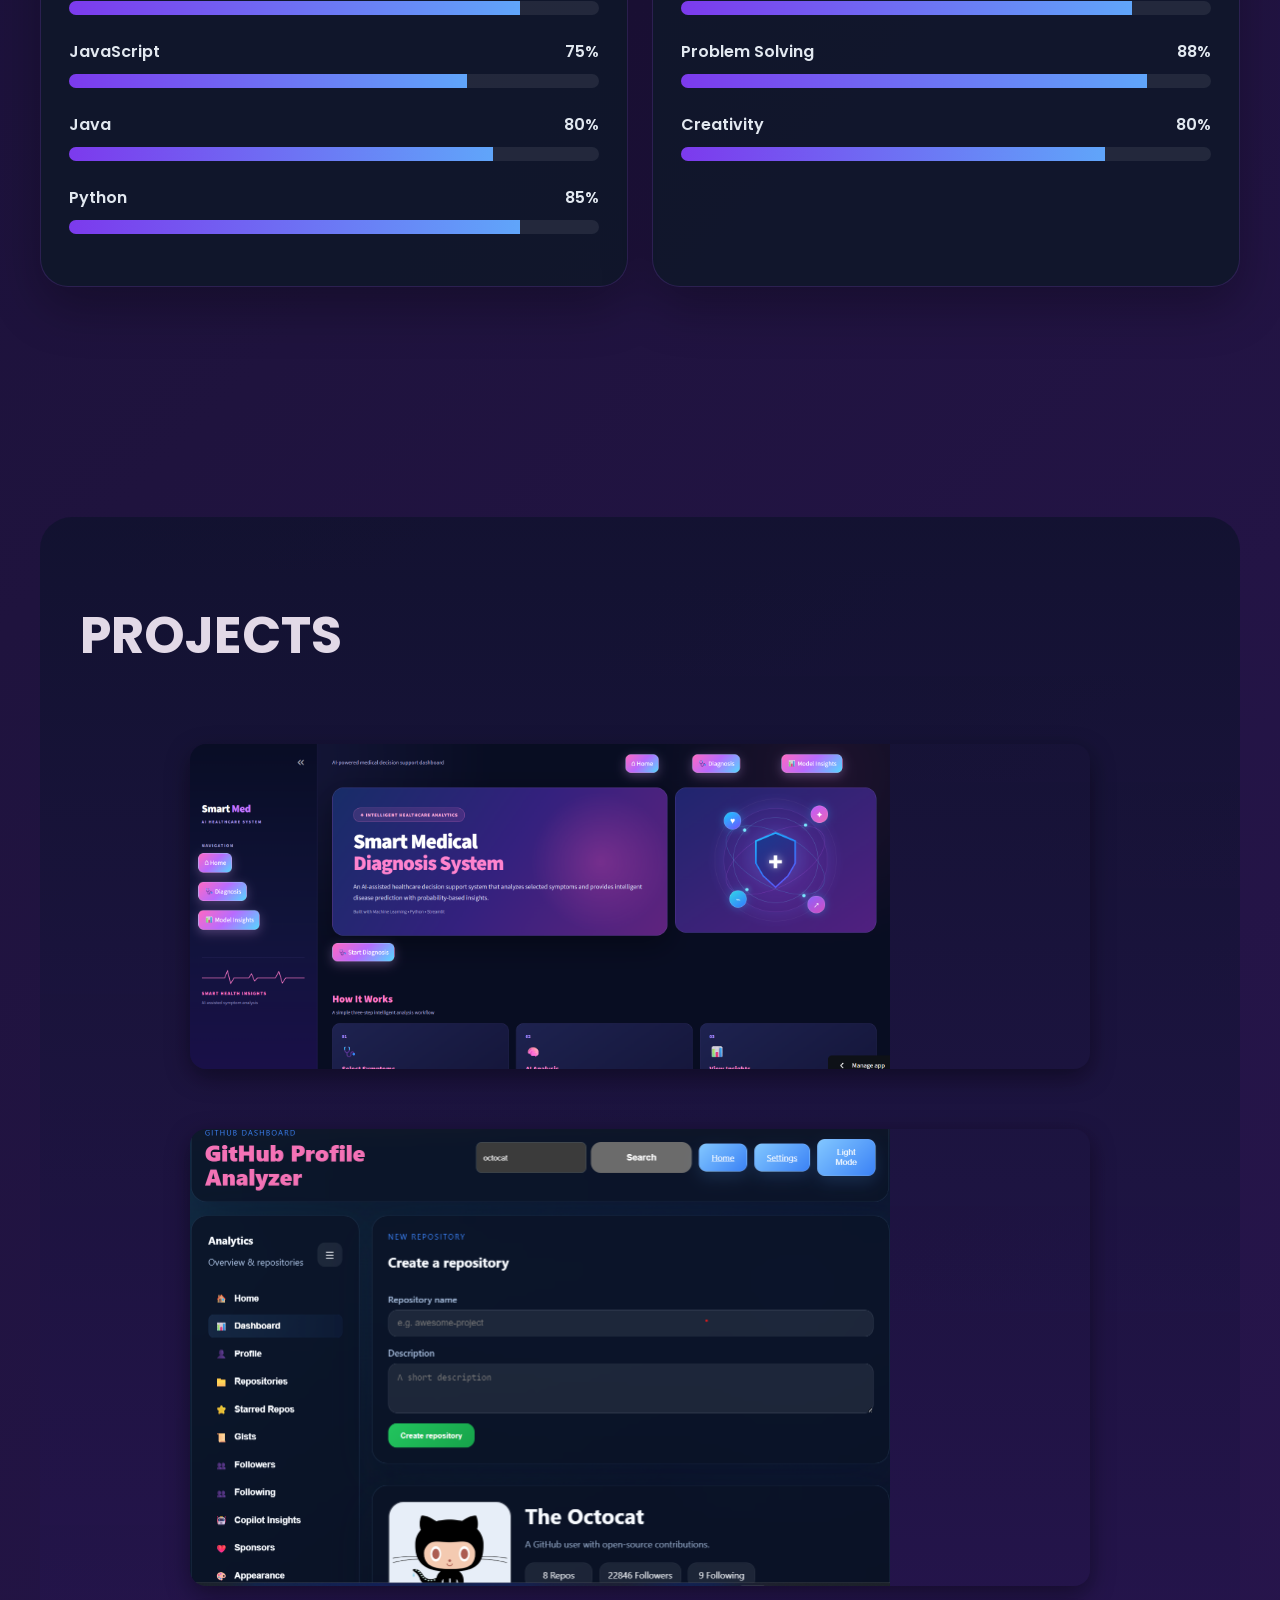
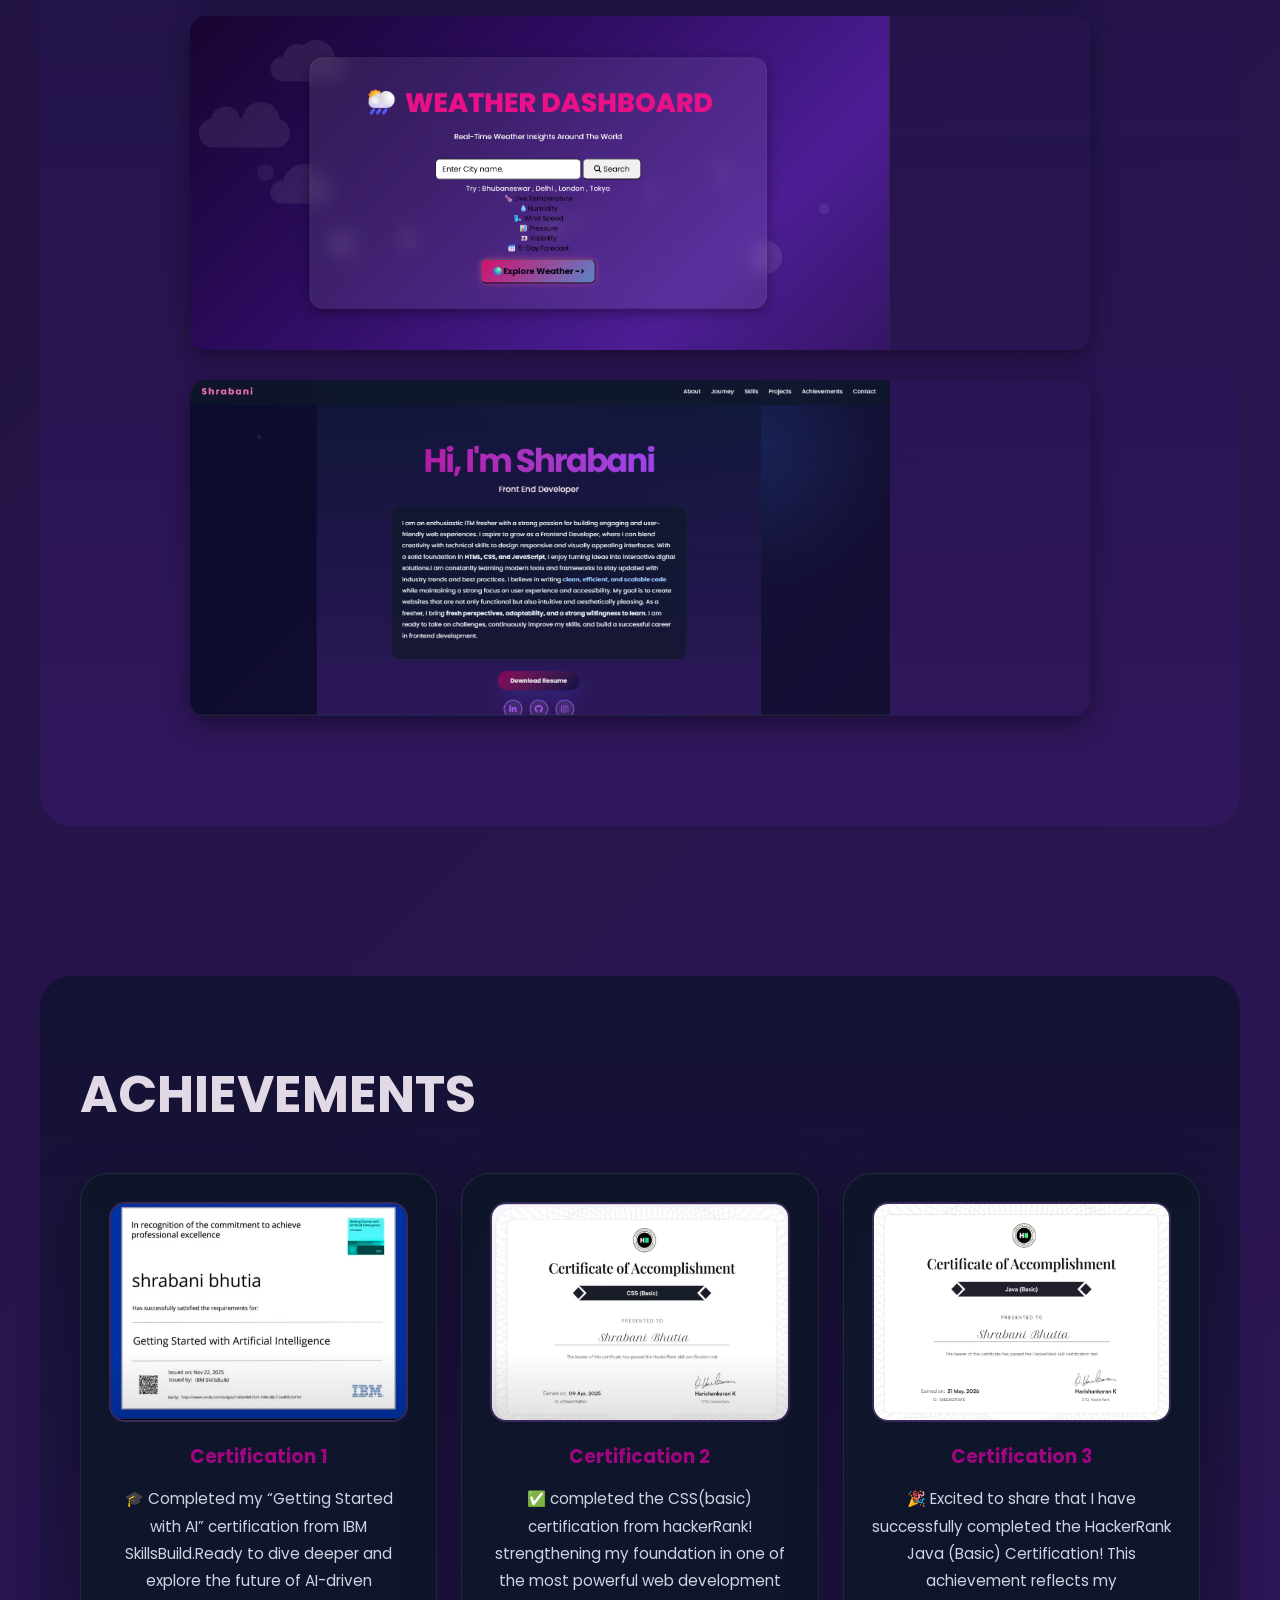
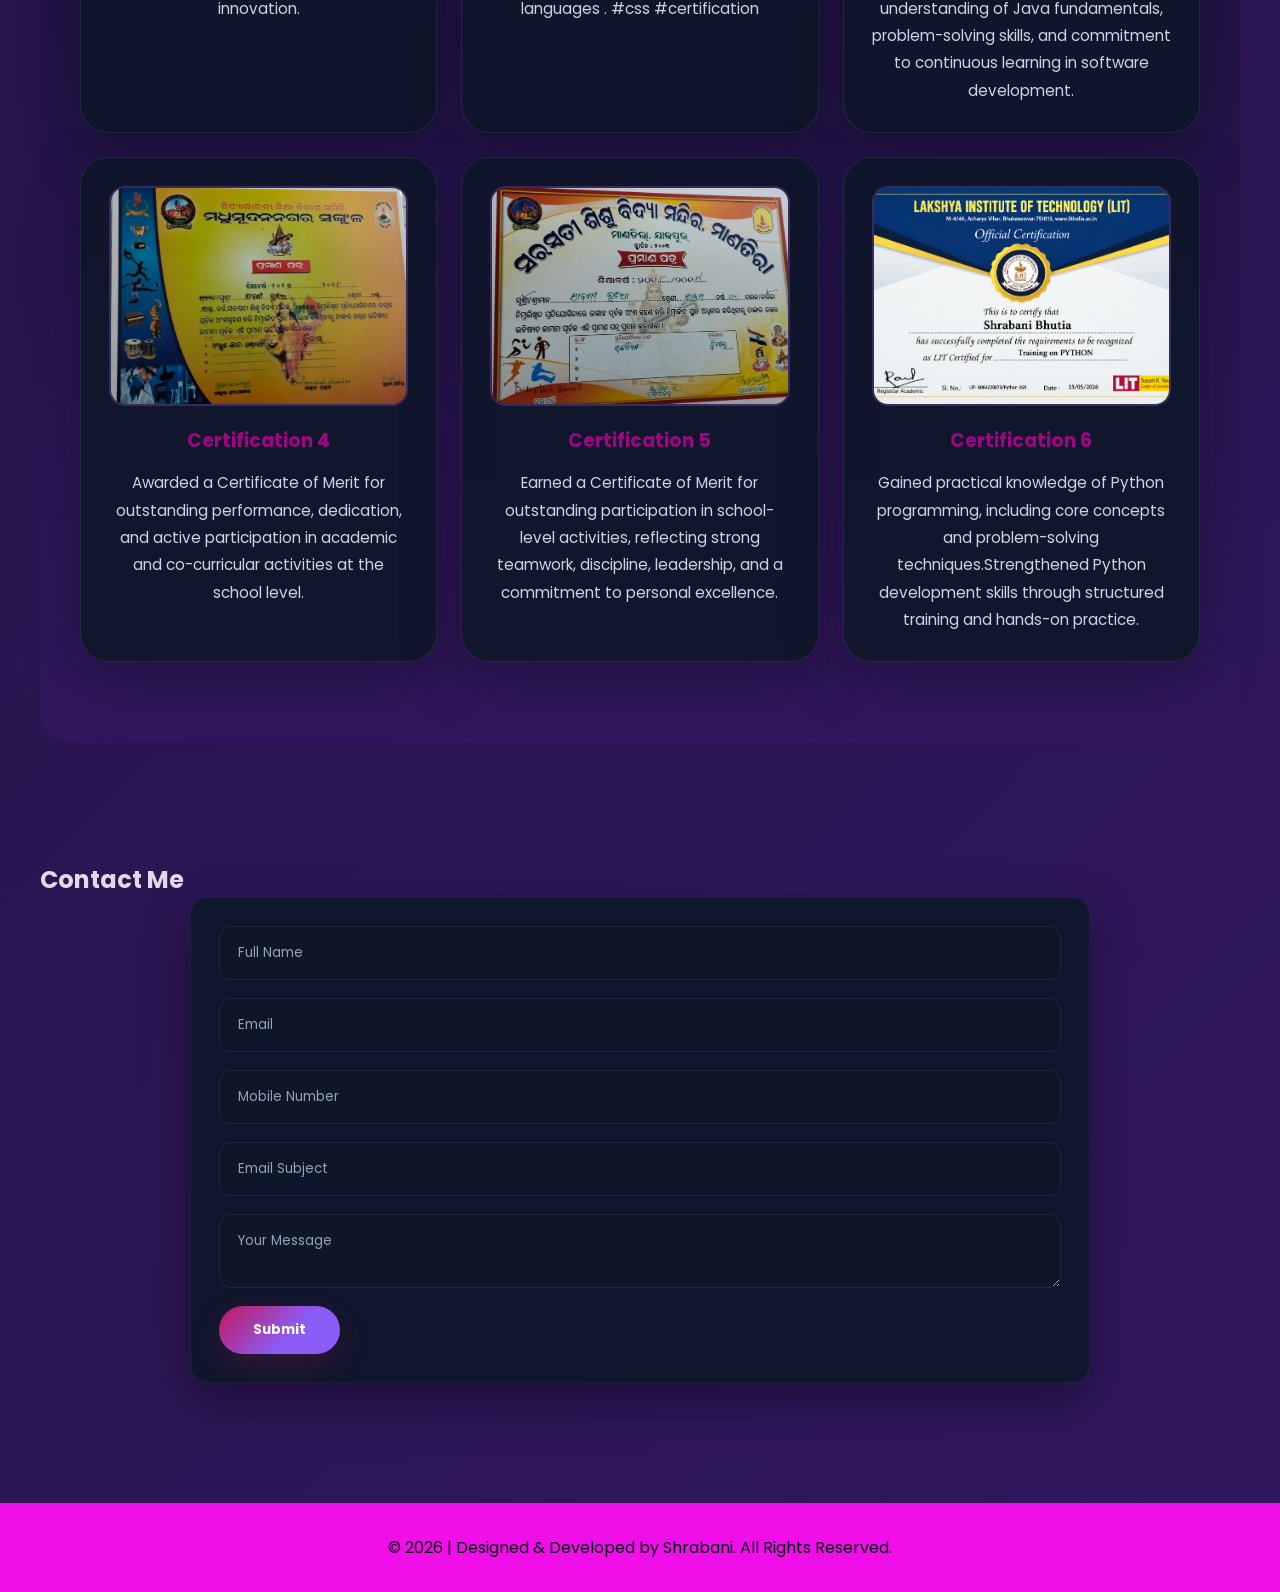
==== commit 47d31731: "fix those what i have done now" ====
--- a/index.html
+++ b/index.html
@@ -72,7 +72,7 @@
     <section class="about" id="about">
       <h1>About <span>Me</span></h1>
       <div class="profile">
-        <img src="p6.jpg" alt="Shrabani Bhutia">
+        <img src="p3.jpg" alt="Shrabani Bhutia">
       </div>
       <h2>Shrabani Bhutia</h2>
       <p class="small-line">Hi there! Welcome to my portfolio.</p>
@@ -138,6 +138,15 @@
            Pursuing hands-on training in Artificial Intelligence and Machine Learning. Learning Python programming, Machine Learning, Deep Learning, Computer Vision, and Statistics. Working with data preprocessing, feature engineering, and model evaluation. Building and understanding ML models using Python and industry-standard libraries.Gaining practical exposure to AI concepts through real-world projects and problem-solving.
           </p>
         </article>
+
+        <article class="experience-card">
+          <p class="year">📅 May 2026</p>
+          <h3>Training on Python Programming</h3>
+          <p>
+          Developed a strong foundation in Python programming, syntax, data types, functions, and control structures.Practiced problem-solving and logical thinking through hands-on Python exercises.Applied Python concepts to build basic programs and solve programming tasks efficiently.Strengthened understanding of object-oriented programming and core Python concepts.
+          </p>
+        </article>
+
       </div>
     </section>
 
@@ -165,7 +174,34 @@
     <section class="projects-section" id="projects">
       <h1 class="section-title">PROJECTS</h1>
       <div class="project-grid">
-<!--Project 1-->
+
+        <!--Project 1-->
+    <div class="project-card">
+        <img src="medical diagnosis system.png"
+             alt="Smart Medical Diagnosis System"
+             class="project-image">
+
+        <div class="project-overlay">
+            <h3>Smart Medical Diagnosis System</h3>
+
+            <p>
+                **Smart Medical Diagnosis System** is a Machine Learning-based web application that predicts possible diseases from user-provided symptoms. It is built using Python, Pandas, NumPy, Scikit-learn and Streamlit. The system performs data preprocessing, duplicate handling, model training and evaluation of multiple ML models before generating predictions. Logistic Regression was selected as the final model based on the evaluation results. The application provides an interactive interface for symptom-based prediction along with model insights and performance metrics.
+
+            </p>
+
+            <p class="project-tech">
+                Python  .Pandas  .NumPy  .Scikit-learn  .Matplotlib  .Joblib  .Streamlit.
+            </p>
+
+            <a href="https://smart-medical-diagnosis-system.streamlit.app/"
+               target="_blank"
+               class="Streamlit-btn">
+               Streamlit App
+            </a>
+        </div>
+    </div>
+</div>
+<!--Project 2-->
     <div class="project-card">
         <img src="github-profile-analyzer3.png"
              alt="GitHub Profile Analyzer"
@@ -194,7 +230,7 @@
     </div>
 </div>
 
-    <!-- Project 2 -->
+    <!-- Project 3 -->
     <div class="project-card">
         <img src="weather---dashboard.png" alt="Weather Dashboard" class="project-image">
 
@@ -217,7 +253,7 @@
         </div>
     </div>
 
-    <!-- Project 3 -->
+    <!-- Project 4 -->
     <div class="project-card">
         <img src="personal portfolio.png" alt="Personal Portfolio Website" class="project-image">
 
--- a/dual.css
+++ b/dual.css
@@ -580,6 +580,16 @@
   width:fit-content;
 }
 
+.Streamlit-btn{
+  display:inline-block;
+  margin-top:15px;
+  padding:10px 20px;
+  border:2px solid white;
+  color:white;
+  text-decoration:none;
+  width:fit-content;
+}
+
 .achievement-card {
   background: rgba(15, 23, 42, 0.9);
   border: 1px solid rgba(148, 163, 184, 0.14);
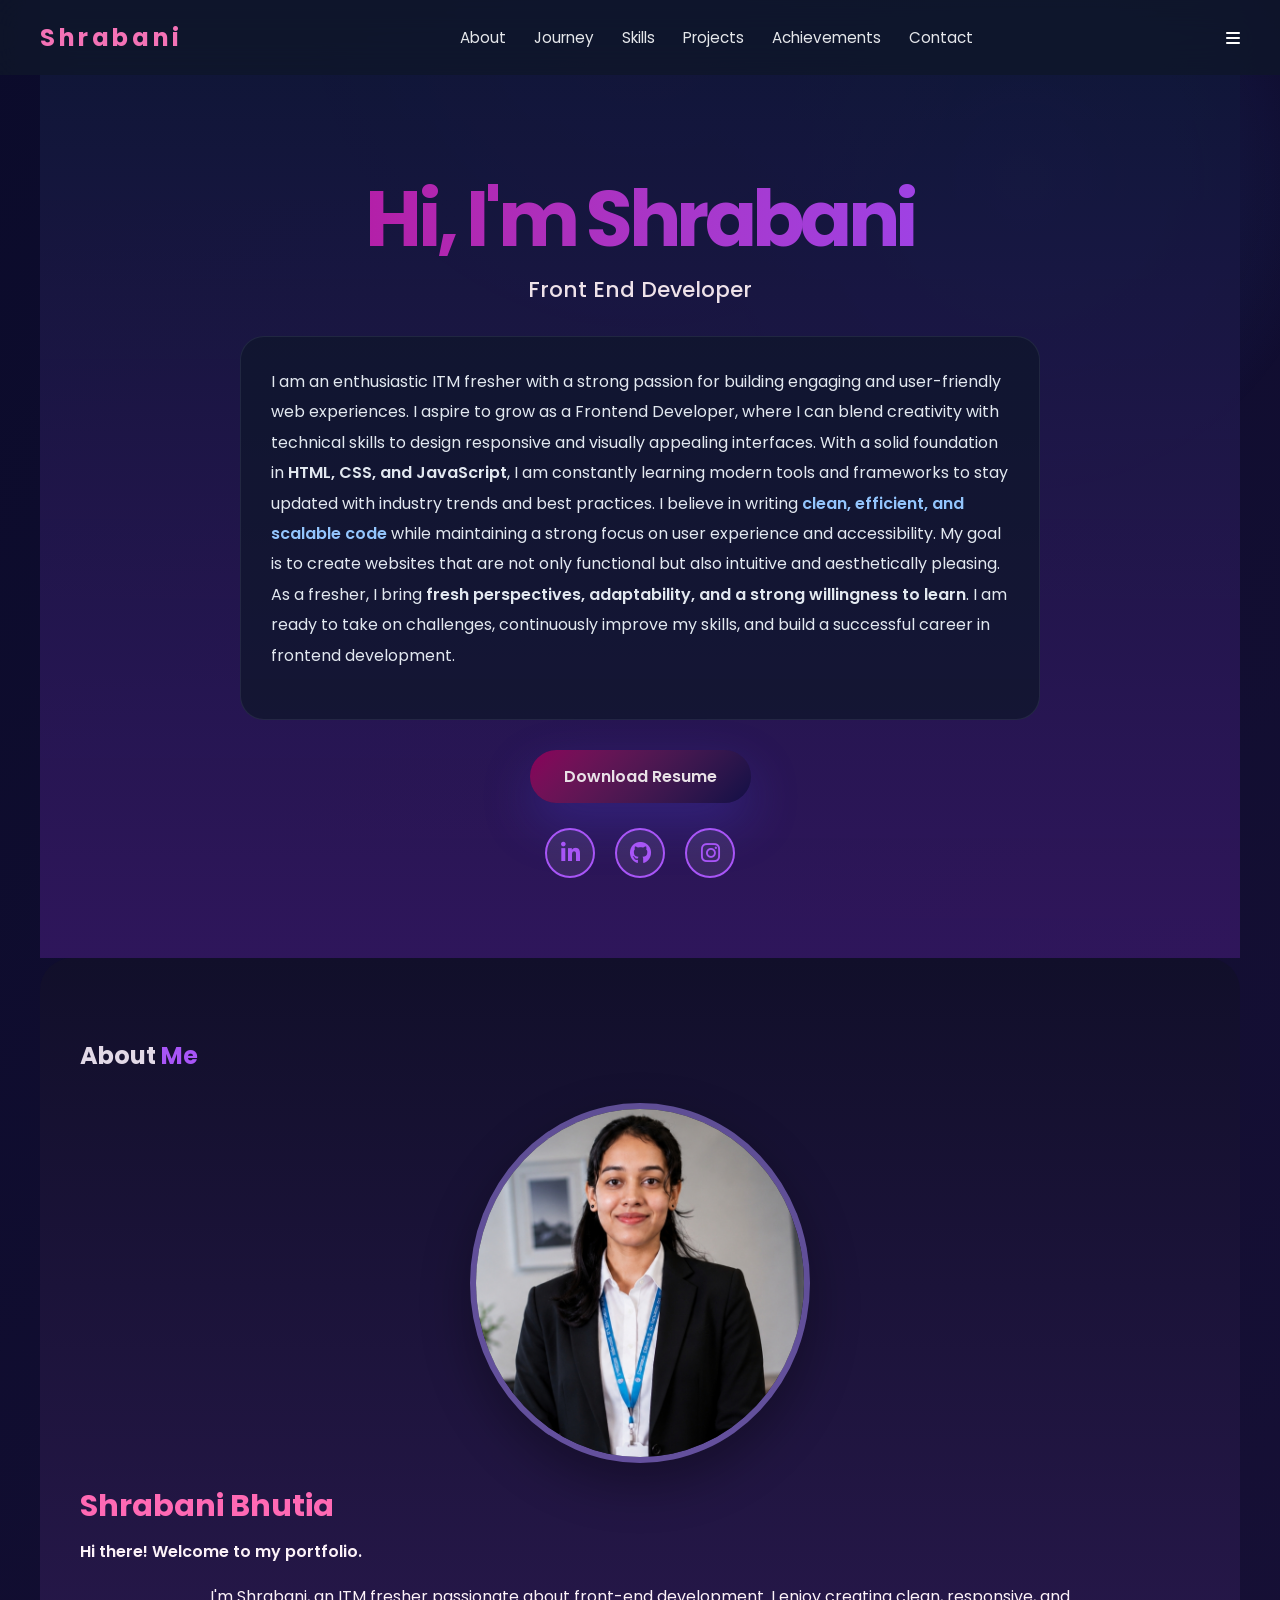
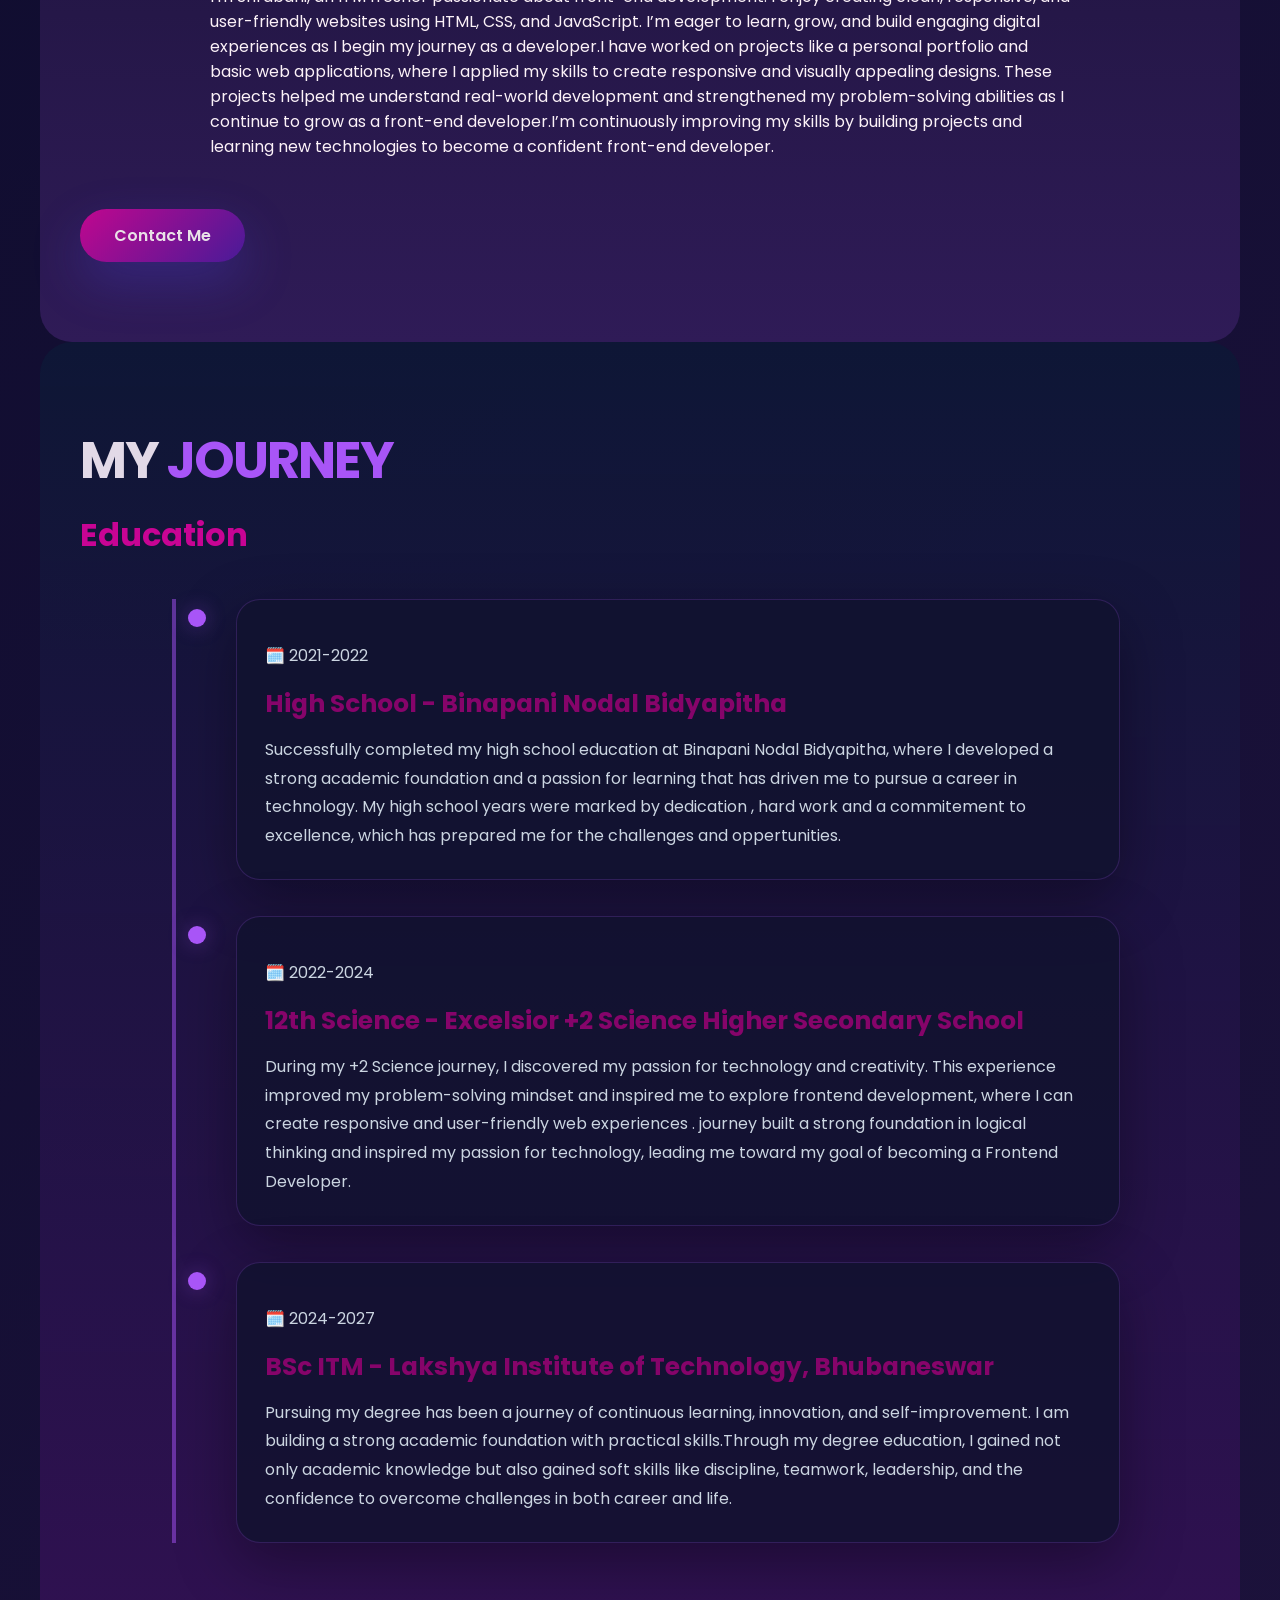
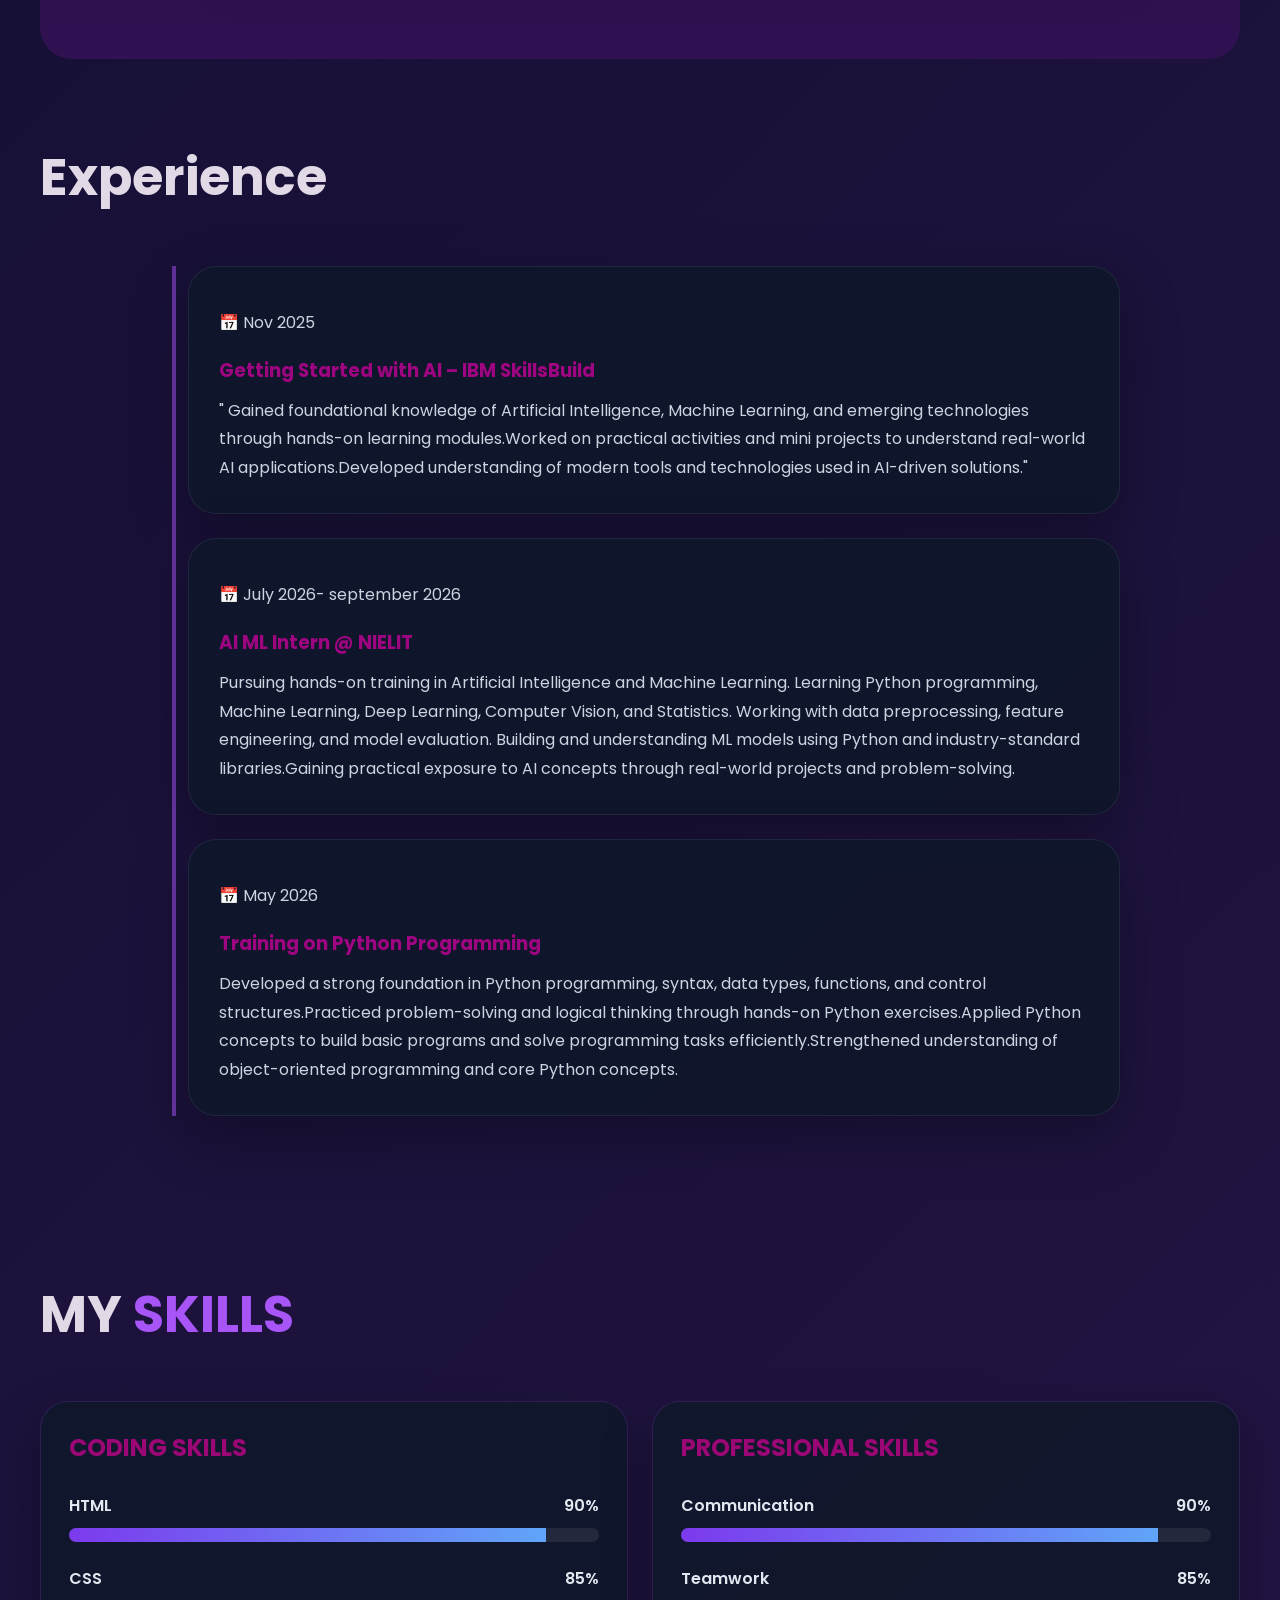
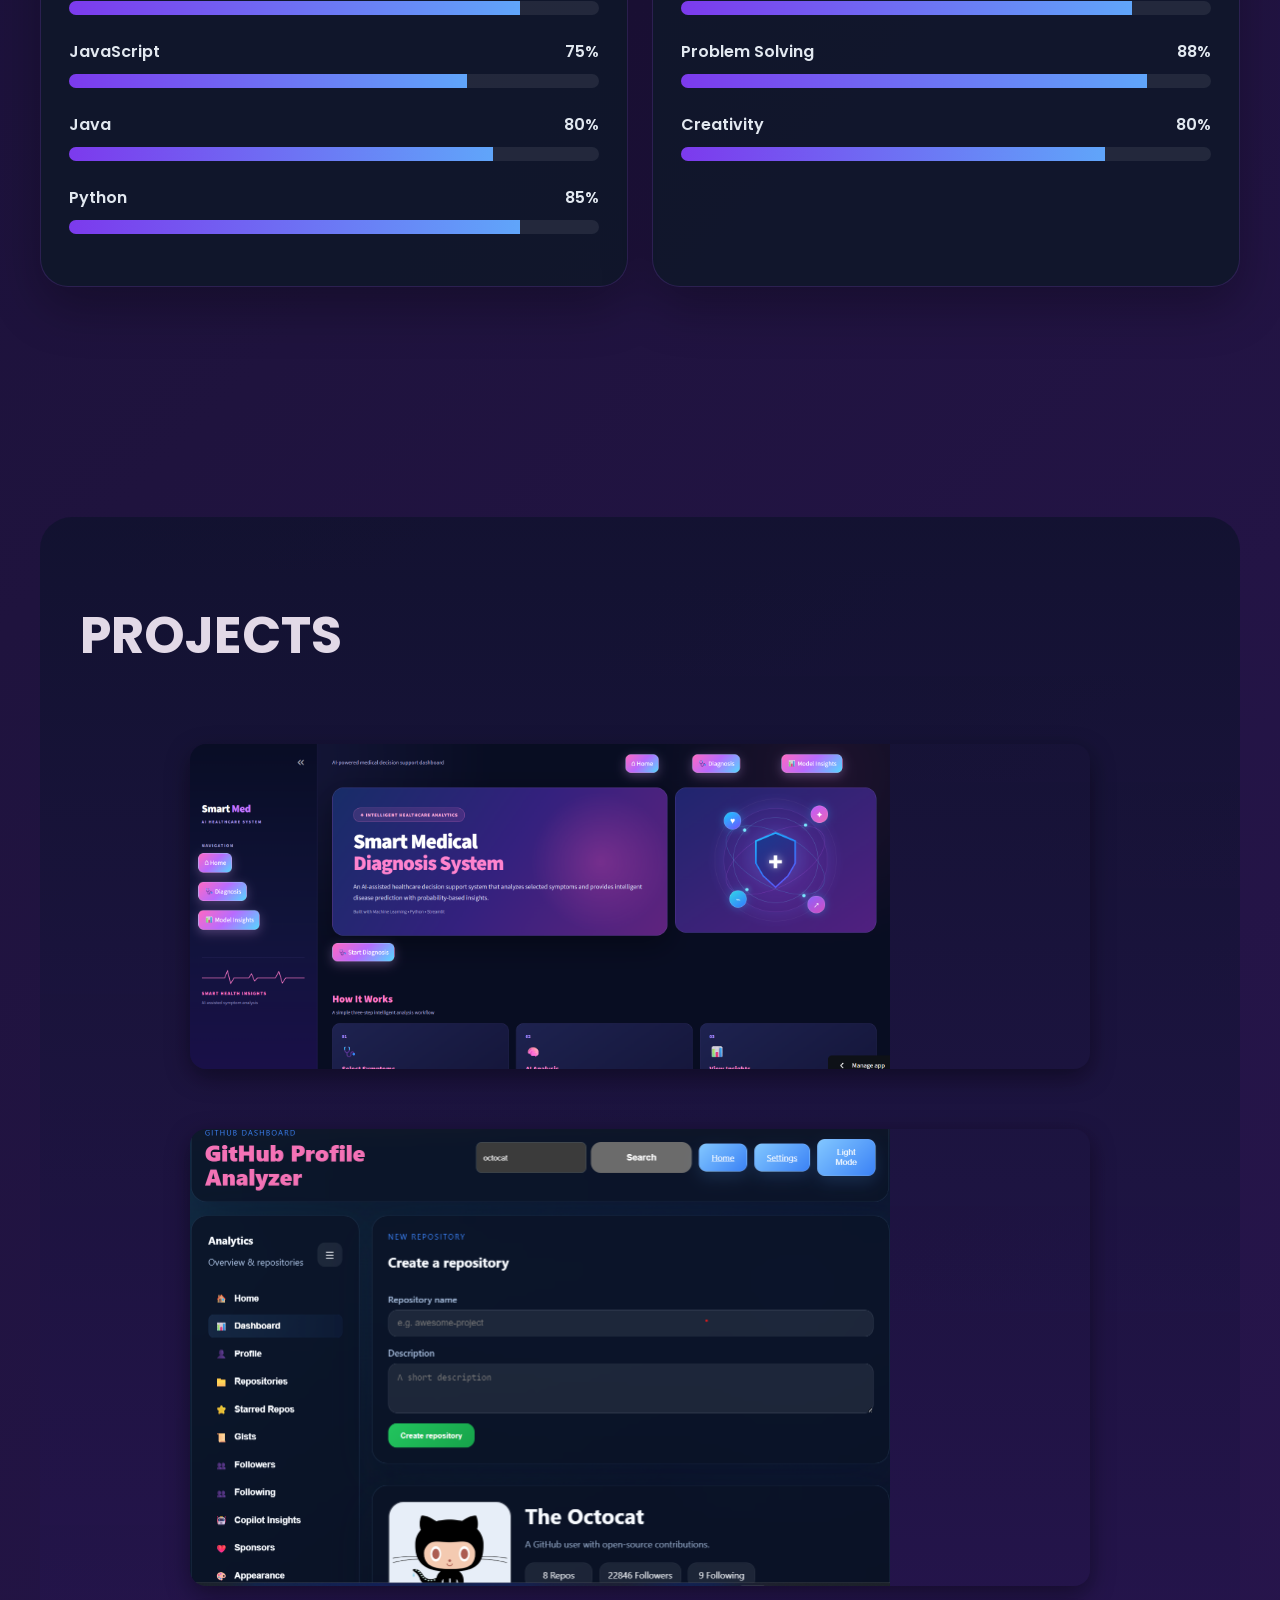
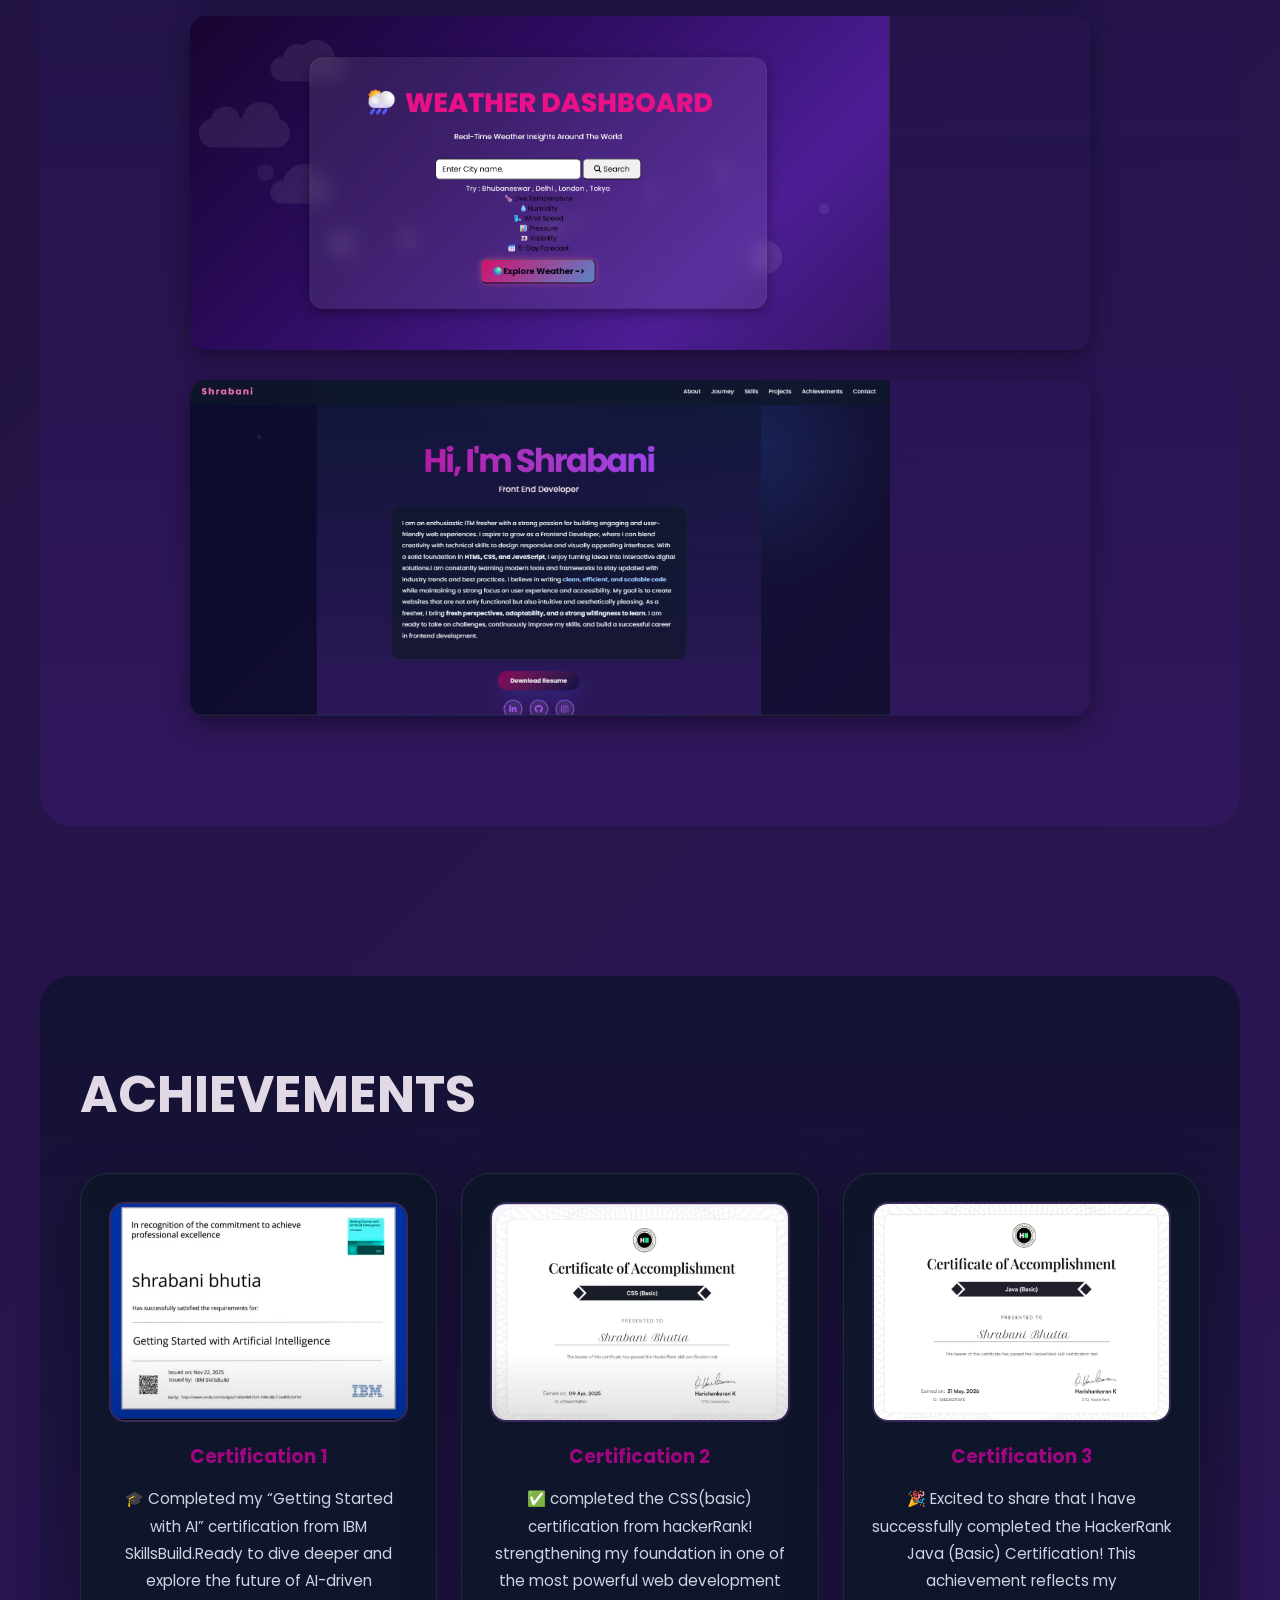
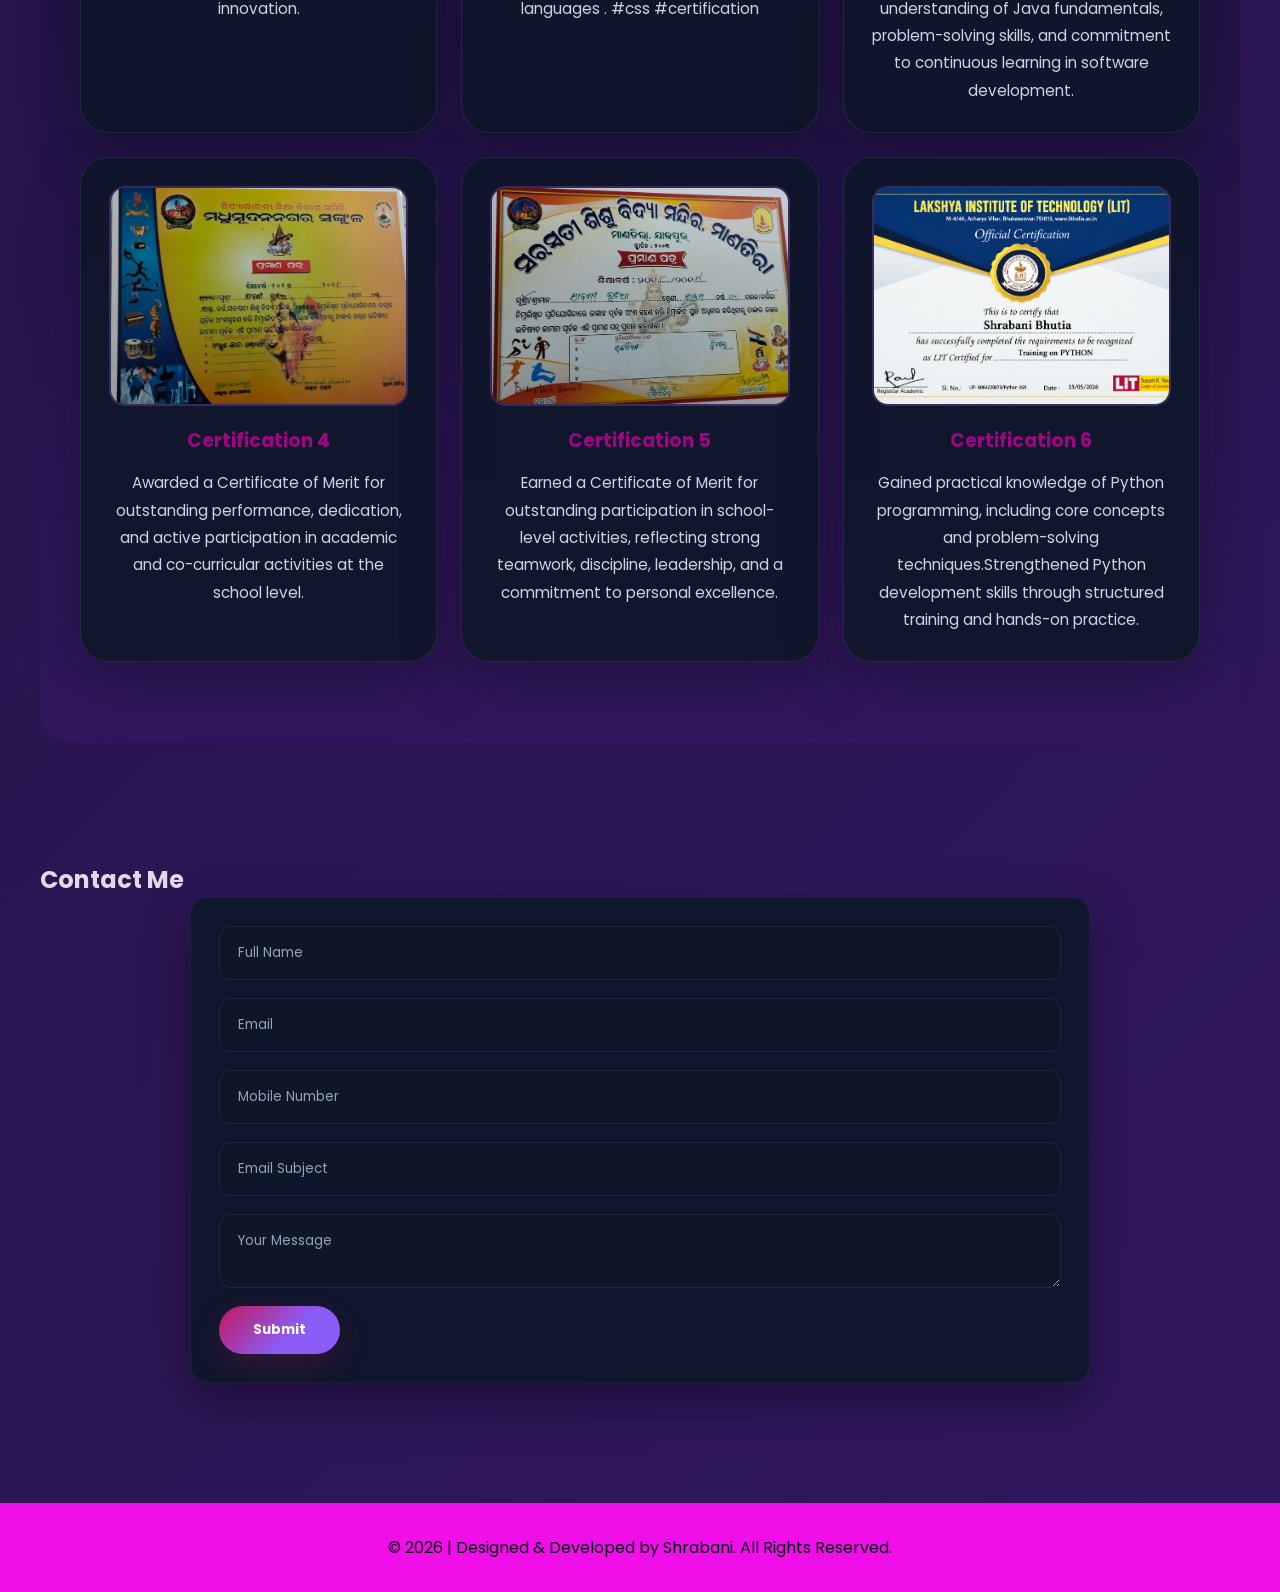
==== commit aaa6bdf4: "fix this" ====
--- a/index.html
+++ b/index.html
@@ -132,7 +132,7 @@
         </article>
 
         <article class="experience-card">
-          <p class="year">📅 July 2026- On-site</p>
+          <p class="year">📅 July 2026- september 2026</p>
           <h3>AI ML Intern @ NIELIT</h3>
           <p>
            Pursuing hands-on training in Artificial Intelligence and Machine Learning. Learning Python programming, Machine Learning, Deep Learning, Computer Vision, and Statistics. Working with data preprocessing, feature engineering, and model evaluation. Building and understanding ML models using Python and industry-standard libraries.Gaining practical exposure to AI concepts through real-world projects and problem-solving.
